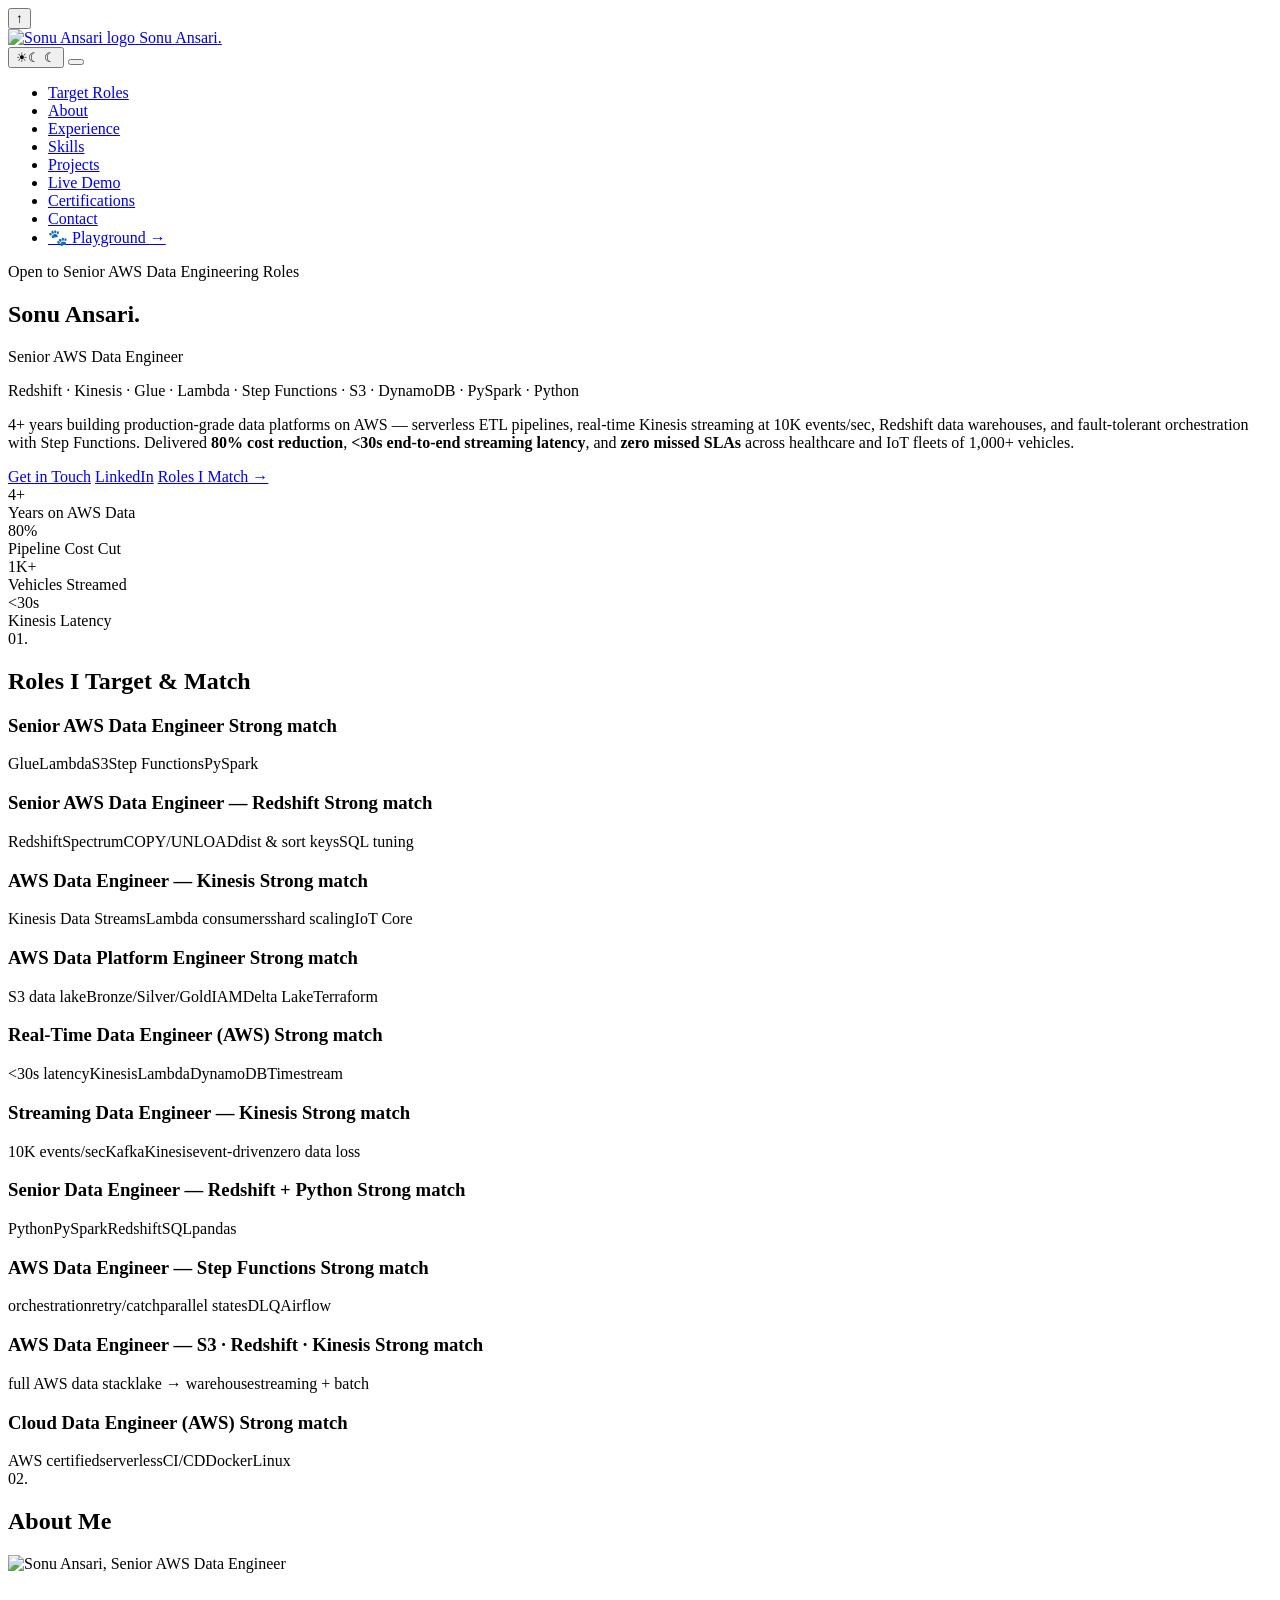
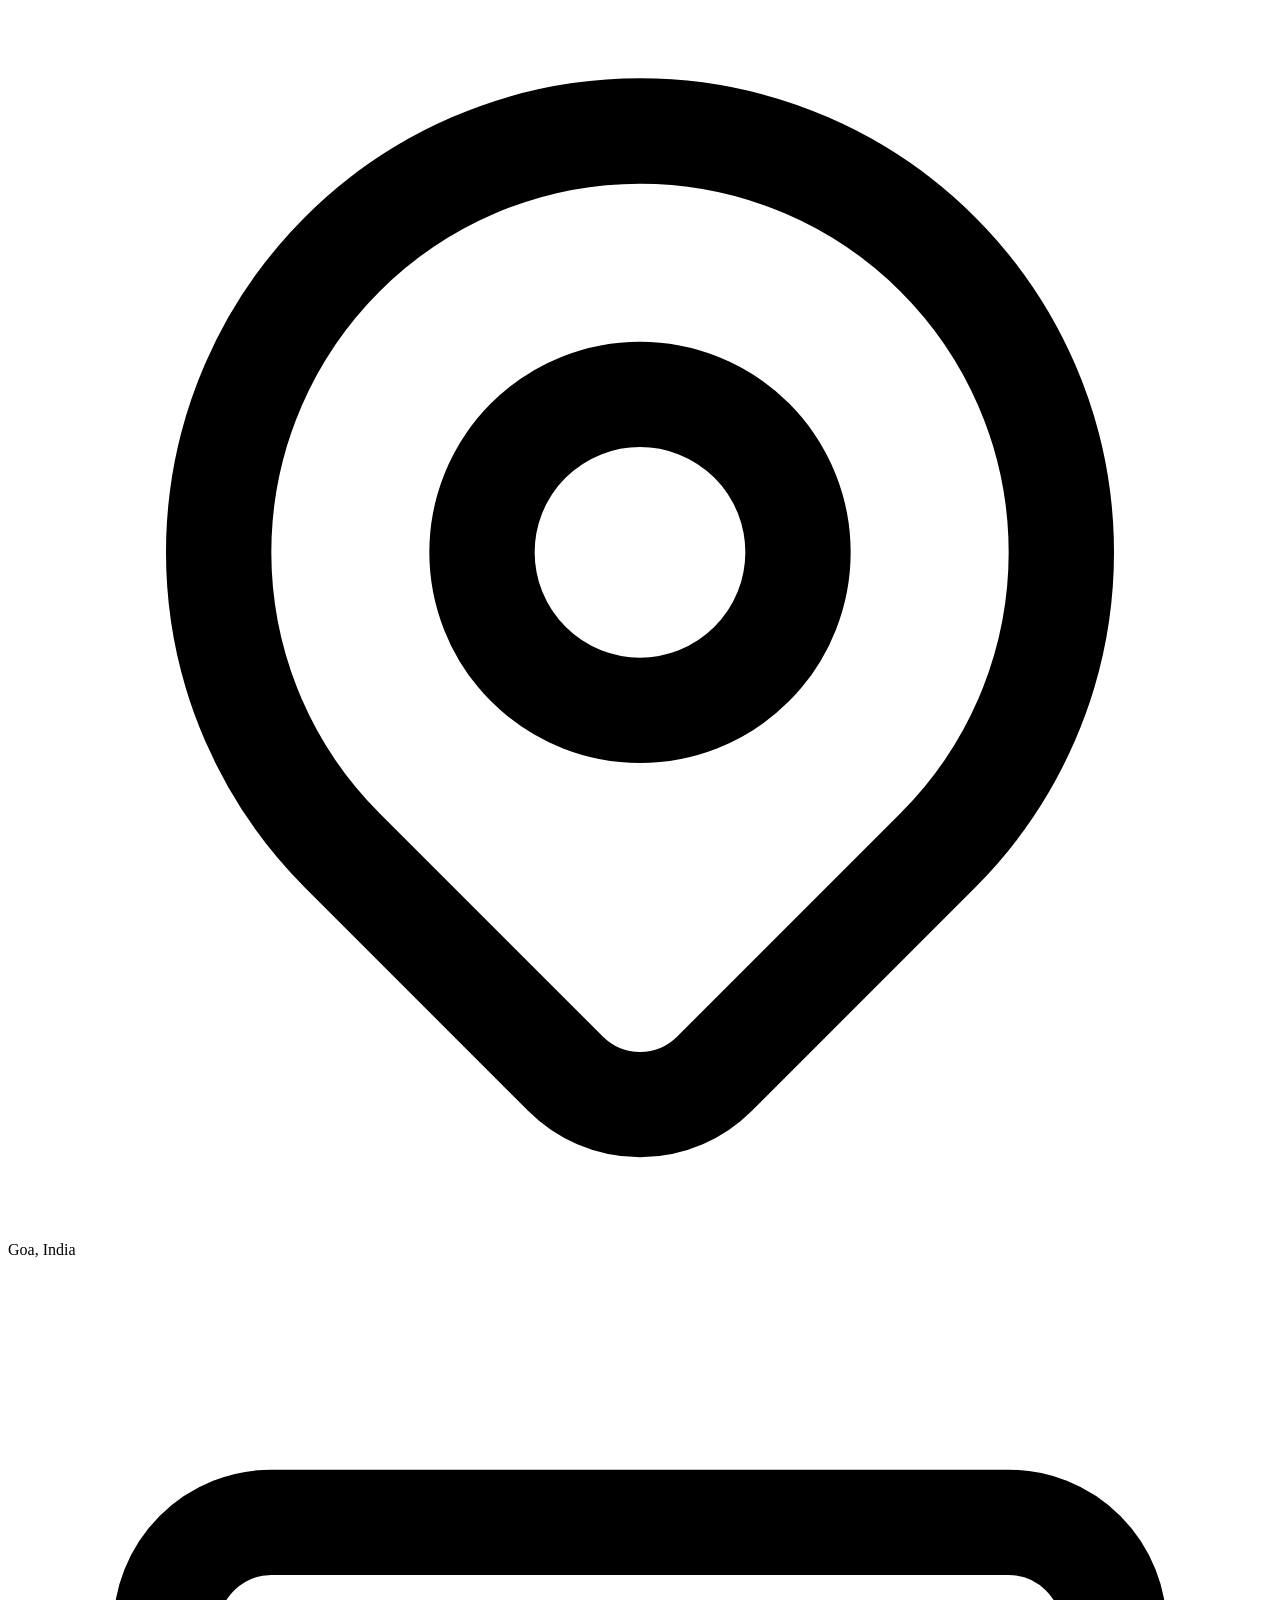
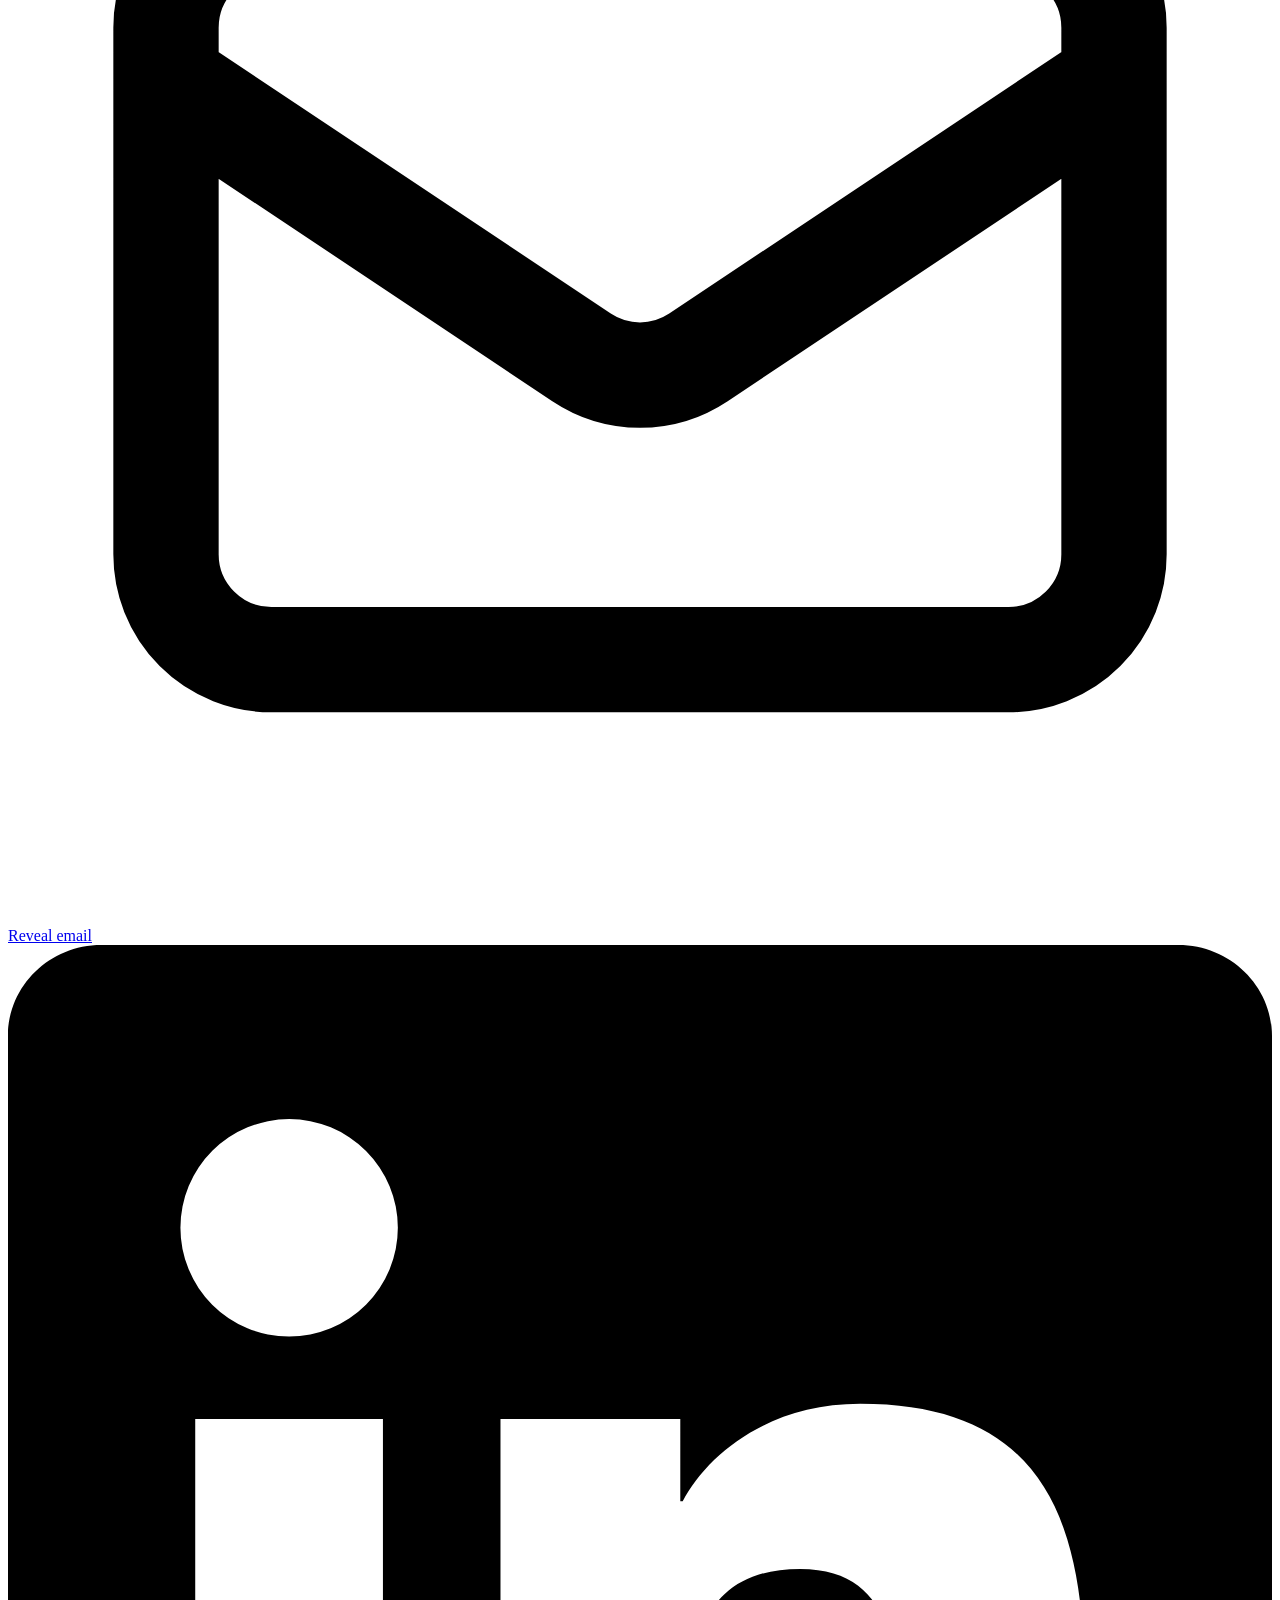
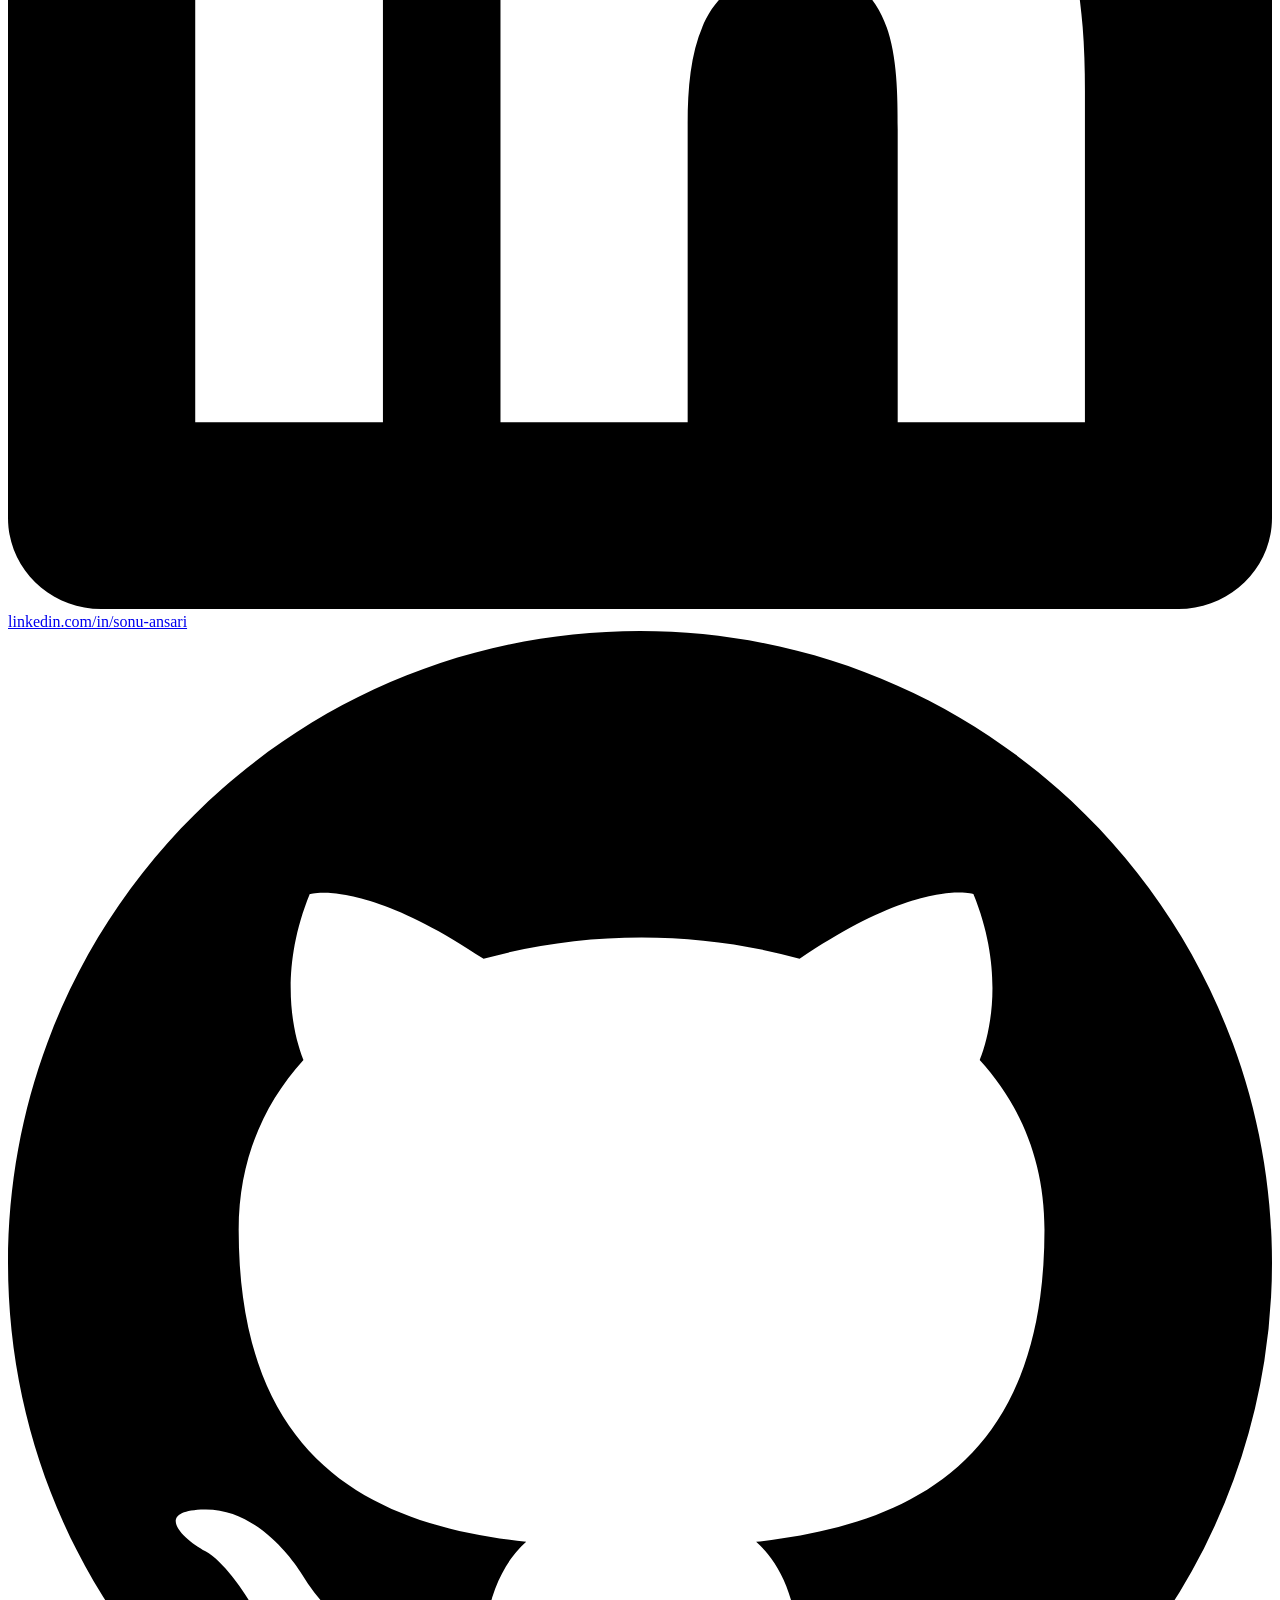
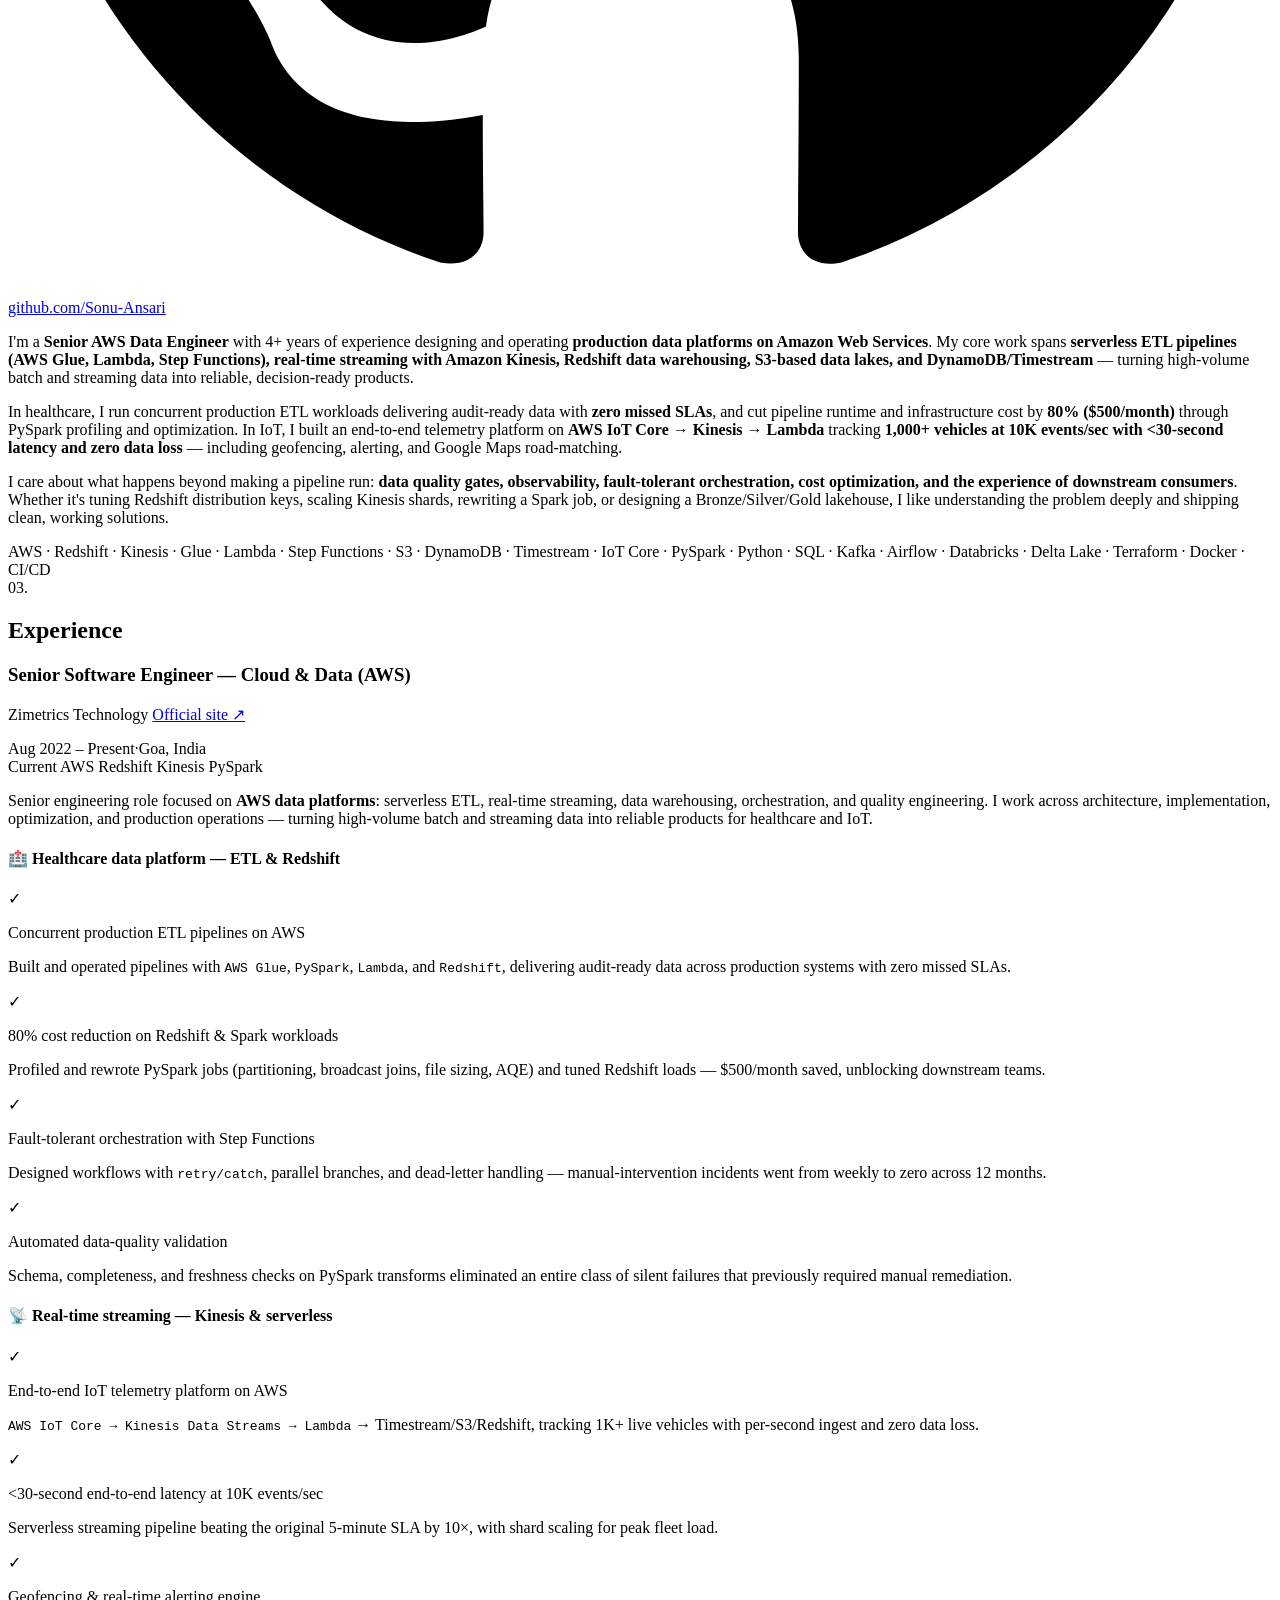
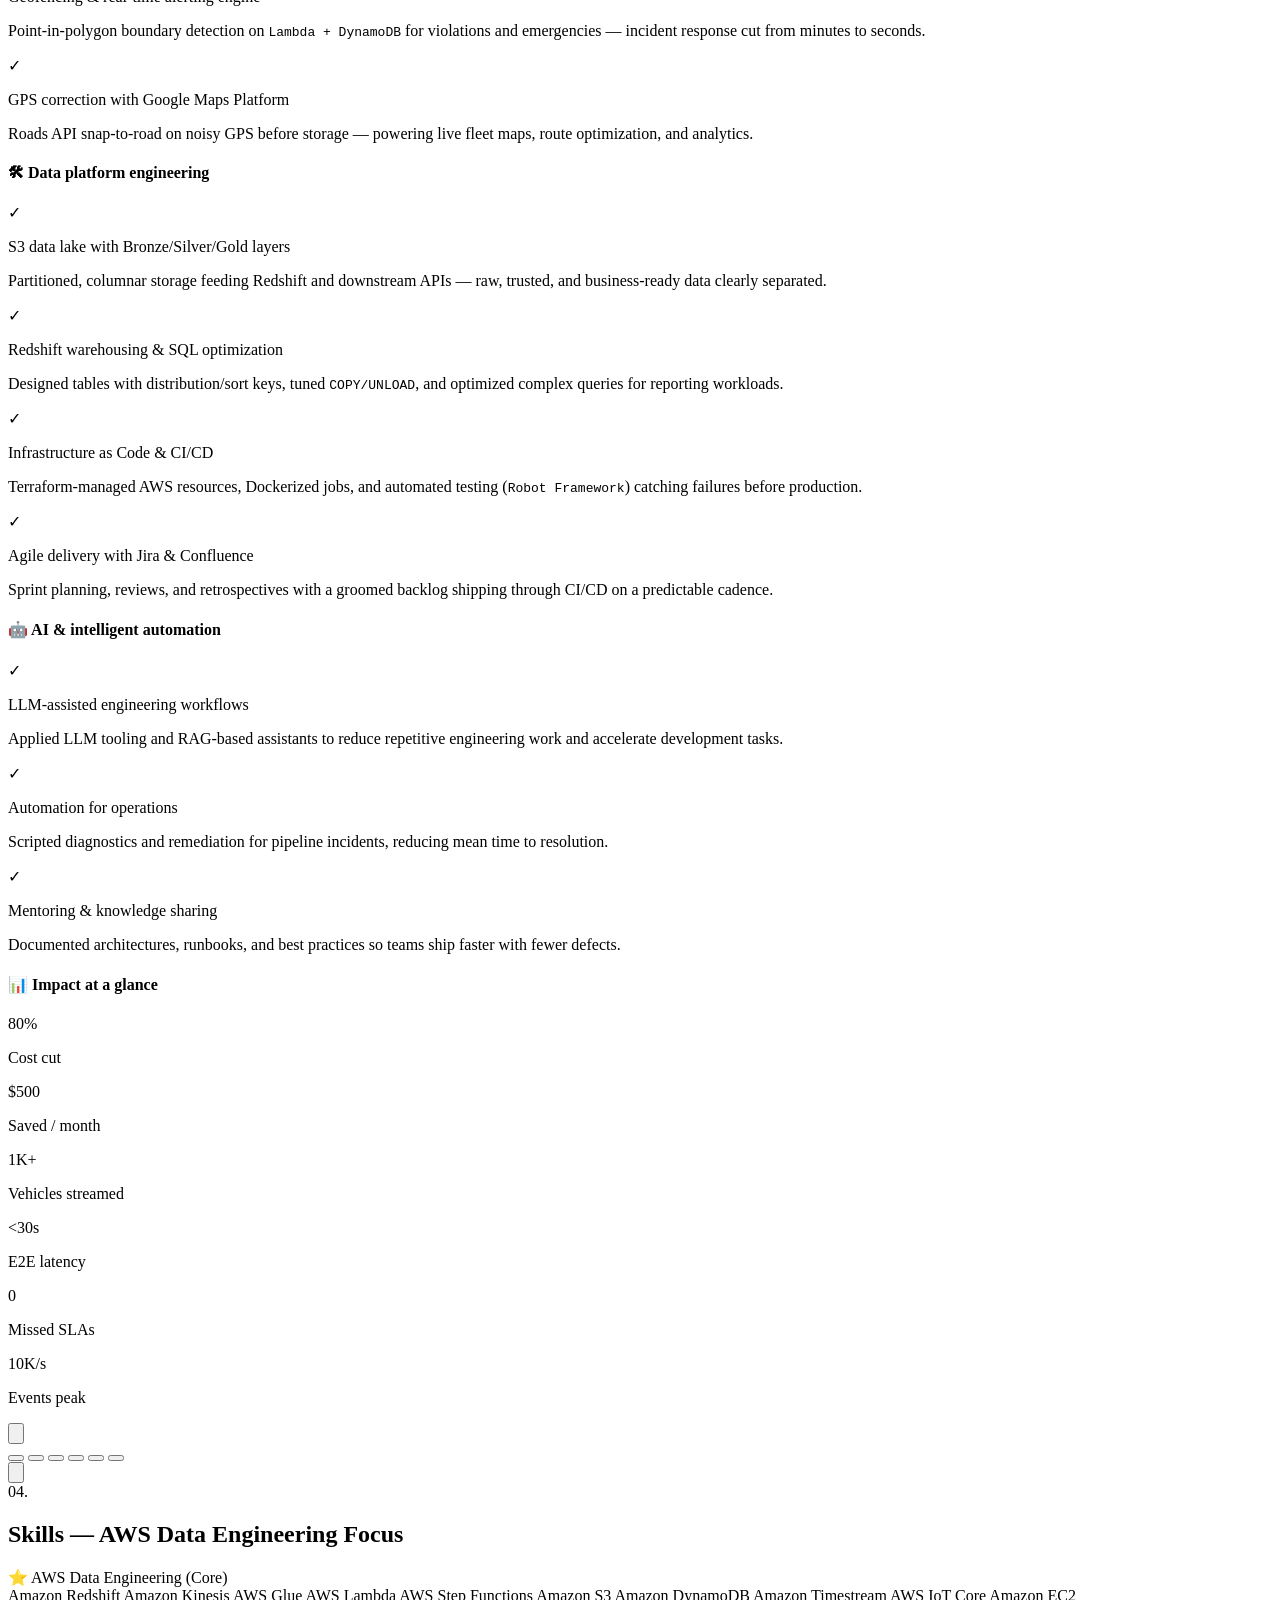
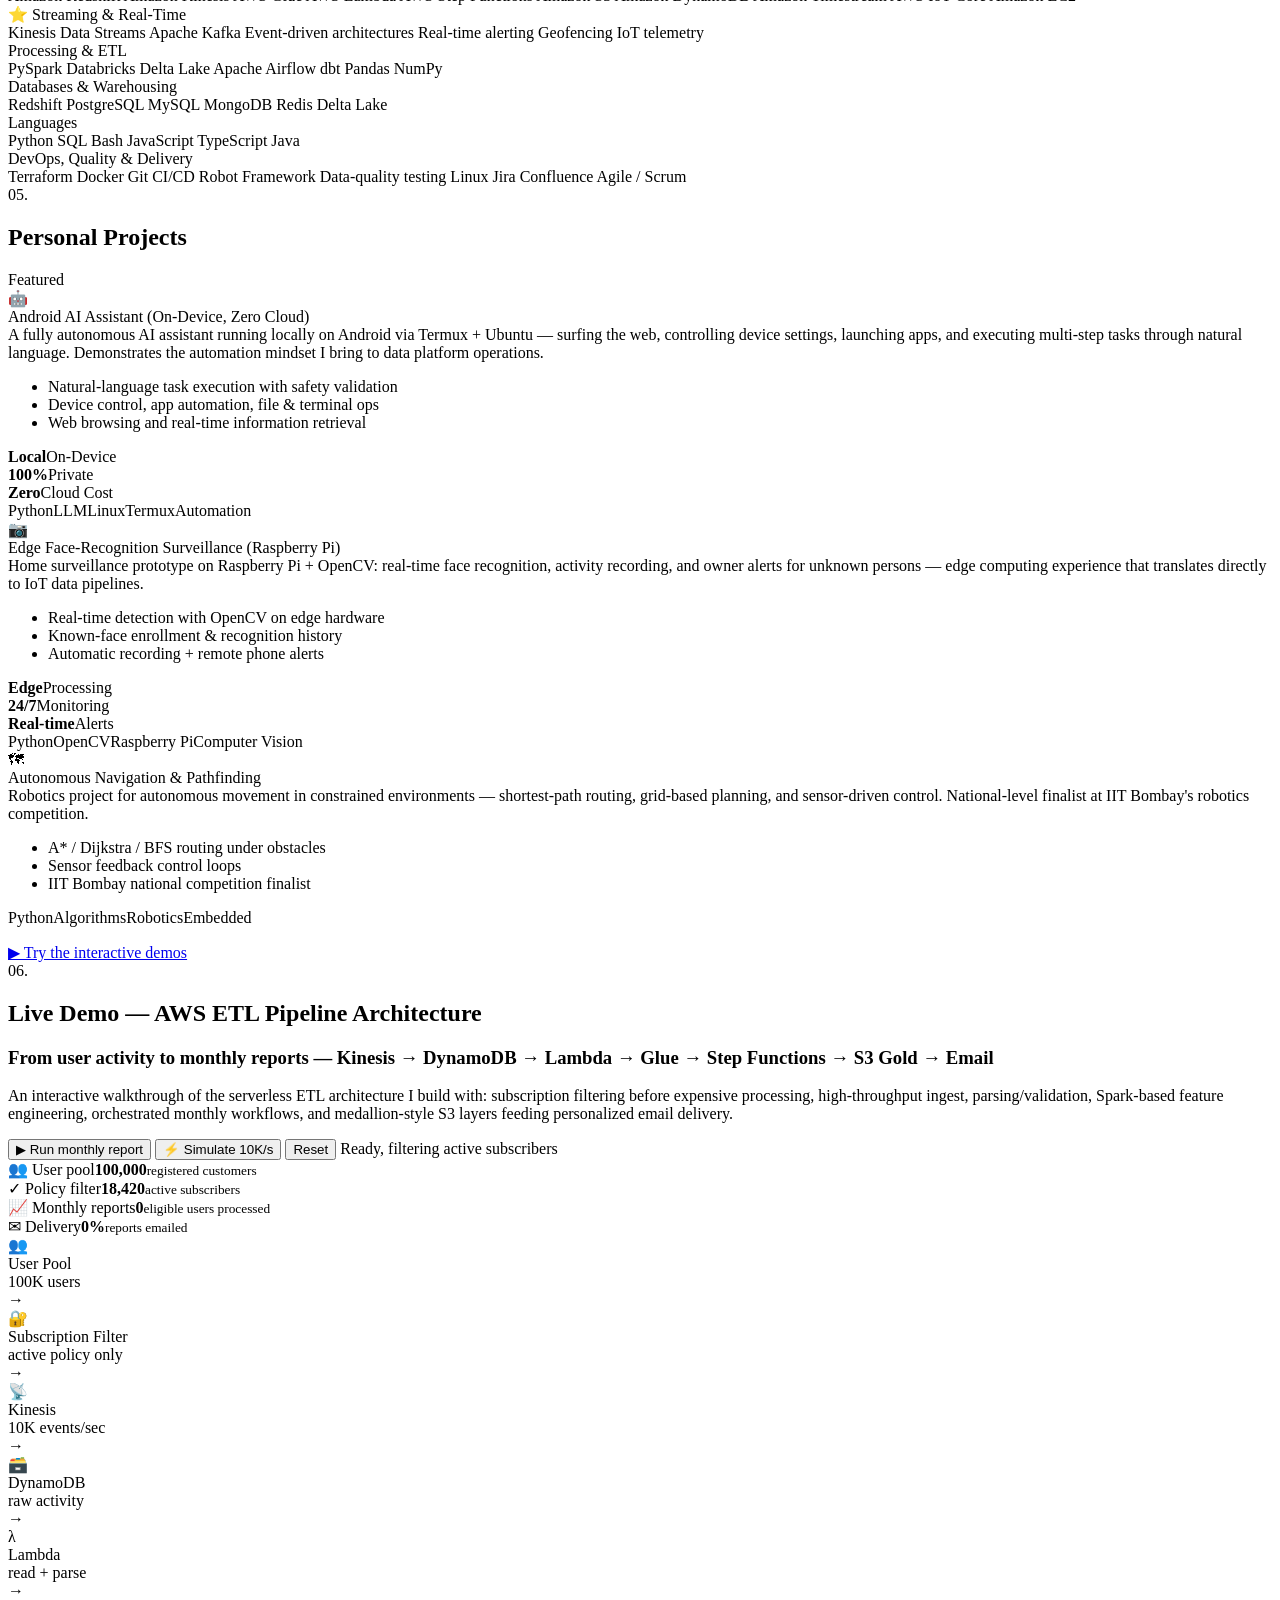
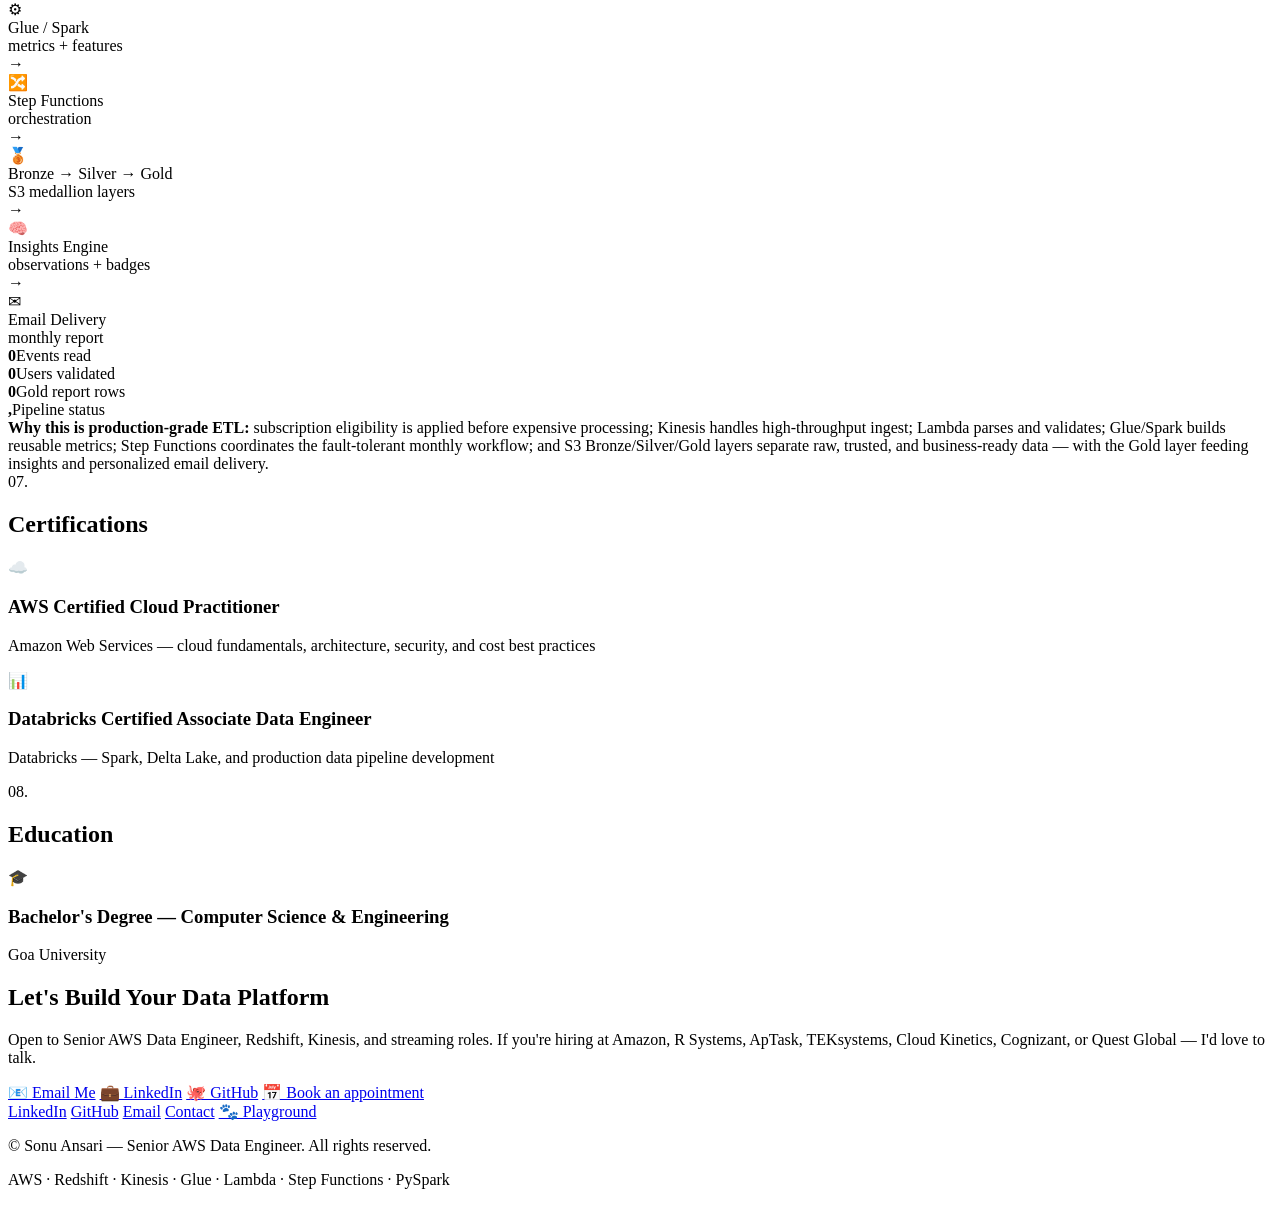
==== index.html @ ba4deb6e "Update index.html" ====
<!DOCTYPE html>
<html lang="en">
<head>
    <meta charset="UTF-8">
    <meta name="viewport" content="width=device-width, initial-scale=1">
    <title>Sonu Ansari — Senior AWS Data Engineer | Redshift · Kinesis · Glue · Lambda · Step Functions · PySpark</title>
    <meta name="description" content="Senior AWS Data Engineer with 4+ years building production ETL pipelines, real-time Kinesis streaming systems, Redshift data warehouses, and serverless data platforms on AWS. AWS Certified Cloud Practitioner, Databricks Certified.">
    <meta name="keywords" content="Senior AWS Data Engineer, AWS Data Engineer Redshift, AWS Data Engineer Kinesis, AWS Data Platform Engineer, Real Time Data Engineer AWS, Streaming Data Engineer Kinesis, Senior Data Engineer Redshift Python, AWS Data Engineer Step Functions, AWS Data Engineer S3 Redshift Kinesis, Cloud Data Engineer AWS, Sonu Ansari, PySpark, AWS Glue, Lambda, DynamoDB, Amazon Timestream, Data Pipeline, ETL, Streaming, Goa India">
    <meta name="author" content="Sonu Ansari">
    <meta name="robots" content="index, follow">
    <meta name="theme-color" content="#0a0a0f">
    <link rel="icon" type="image/png" href="logo.png">
    <link rel="apple-touch-icon" href="logo.png">
    <link rel="canonical" href="https://sonuansari.online">
    <meta name="google-site-verification" content="googlee4be3153e66c7997">
    <meta property="og:type" content="website">
    <meta property="og:url" content="https://sonuansari.online">
    <meta property="og:title" content="Sonu Ansari | Senior AWS Data Engineer">
    <meta property="og:description" content="Senior AWS Data Engineer — Redshift, Kinesis, Glue, Lambda, Step Functions, PySpark. 80% cost reduction, 1K+ vehicles tracked, <30s streaming latency.">
    <meta property="og:image" content="https://sonuansari.online/logo.png">
    <meta name="twitter:card" content="summary_large_image">
    <meta name="twitter:title" content="Sonu Ansari | Senior AWS Data Engineer">
    <meta name="twitter:description" content="Senior AWS Data Engineer — Redshift, Kinesis, Glue, Lambda, Step Functions, PySpark.">

    <link rel="preconnect" href="https://fonts.googleapis.com">
    <link rel="preconnect" href="https://fonts.gstatic.com" crossorigin>
    <link href="https://fonts.googleapis.com/css2?family=Inter:wght@300;400;500;600;700;800;900&family=JetBrains+Mono:wght@400;500;600&display=swap" rel="stylesheet">
    <link rel="stylesheet" href="assets/style.css">

    <!-- JSON-LD: Person -->
    <script type="application/ld+json">
    {
        "@context": "https://schema.org",
        "@type": "Person",
        "name": "Sonu Ansari",
        "jobTitle": "Senior AWS Data Engineer",
        "url": "https://sonuansari.online",
        "image": "https://sonuansari.online/logo.png",
        "address": { "@type": "PostalAddress", "addressLocality": "Goa", "addressCountry": "India" },
        "alumniOf": { "@type": "CollegeOrUniversity", "name": "Goa University" },
        "sameAs": [
            "https://www.linkedin.com/in/sonu-ansari-88927120a",
            "https://github.com/Sonu-Ansari-Dev"
        ],
        "knowsAbout": [
            "AWS Data Engineering", "Amazon Redshift", "Amazon Kinesis", "AWS Glue", "AWS Lambda",
            "AWS Step Functions", "Amazon S3", "Amazon DynamoDB", "Amazon Timestream", "AWS IoT Core",
            "ETL Pipelines", "PySpark", "Databricks", "Delta Lake", "Apache Kafka", "Apache Airflow",
            "Real-time Streaming", "Data Warehousing", "Data Lakes", "Python", "SQL",
            "Serverless Architecture", "Data Quality", "CI/CD", "Terraform"
        ],
        "hasCredential": [
            { "@type": "EducationalOccupationalCredential", "credentialCategory": "Certification",
              "name": "AWS Certified Cloud Practitioner",
              "recognizedBy": { "@type": "Organization", "name": "Amazon Web Services" } },
            { "@type": "EducationalOccupationalCredential", "credentialCategory": "Certification",
              "name": "Databricks Certified Associate Data Engineer",
              "recognizedBy": { "@type": "Organization", "name": "Databricks" } }
        ],
        "worksFor": { "@type": "Organization", "name": "Zimetrics Technology", "url": "https://zimetrics.com/" },
        "description": "Senior AWS Data Engineer with 4+ years building production ETL pipelines, real-time Kinesis streaming platforms, Redshift data warehouses, and serverless data systems on AWS."
    }
    </script>

    <script>
        (function () {
            try {
                var t = localStorage.getItem('sonu-theme');
                if (!t) t = (window.matchMedia && window.matchMedia('(prefers-color-scheme: light)').matches) ? 'light' : 'dark';
                document.documentElement.setAttribute('data-theme', t);
            } catch (e) {}
        })();
    </script>
<base target="_blank">
</head>
<body>

    <button class="scroll-top" id="scrollTop" aria-label="Scroll to top">↑</button>

    <!-- ===== NAVIGATION ===== -->
    <nav id="navbar">
        <div class="nav-inner">
            <a href="#home" class="nav-logo" aria-label="Sonu Ansari home">
                <img src="logo.png" alt="Sonu Ansari logo">
                <span>Sonu Ansari<span class="nav-logo-dot">.</span></span>
            </a>
            <div class="nav-actions">
                <button class="theme-toggle" id="themeToggle" type="button" title="Switch theme">
                    <span class="theme-toggle-track"><span>☀</span><span>☾</span></span>
                    <span class="theme-toggle-thumb" id="themeToggleThumb">☾</span>
                </button>
                <button class="mobile-menu-btn" id="mobileMenuBtn" type="button" aria-label="Open navigation" aria-expanded="false" aria-controls="primaryNav">
                    <span class="menu-icon" aria-hidden="true"><span></span><span></span><span></span></span>
                </button>
            </div>
            <ul class="nav-links" id="primaryNav">
                <li><a href="#roles">Target Roles</a></li>
                <li><a href="#about">About</a></li>
                <li><a href="#experience">Experience</a></li>
                <li><a href="#skills">Skills</a></li>
                <li><a href="#projects">Projects</a></li>
                <li><a href="#demo">Live Demo</a></li>
                <li><a href="#certifications">Certifications</a></li>
                <li><a href="#contact">Contact</a></li>
                <li><a href="extras.html" class="nav-extras">🐾 Playground →</a></li>
            </ul>
        </div>
    </nav>

    <!-- ===== HERO ===== -->
    <section class="hero" id="home">
        <div class="hero-bg"></div>
        <div class="hero-grid-bg"></div>
        <div class="hero-content">
            <div class="hero-badge"><span class="dot"></span> Open to Senior AWS Data Engineering Roles</div>
            <h1>Sonu Ansari<span class="gradient">.</span></h1>
            <p class="hero-role">Senior <span class="gradient">AWS Data Engineer</span></p>
            <p class="hero-keywords">Redshift · Kinesis · Glue · Lambda · Step Functions · S3 · DynamoDB · PySpark · Python</p>
            <p class="hero-desc">4+ years building production-grade data platforms on AWS — serverless ETL pipelines, real-time Kinesis streaming at 10K events/sec, Redshift data warehouses, and fault-tolerant orchestration with Step Functions. Delivered <strong>80% cost reduction</strong>, <strong>&lt;30s end-to-end streaming latency</strong>, and <strong>zero missed SLAs</strong> across healthcare and IoT fleets of 1,000+ vehicles.</p>
            <div class="hero-cta">
                <a href="#contact" class="btn btn-primary">Get in Touch</a>
                <a href="https://www.linkedin.com/in/sonu-ansari-88927120a" target="_blank" rel="noopener noreferrer" class="btn btn-secondary">LinkedIn</a>
                <a href="#roles" class="btn btn-secondary">Roles I Match →</a>
            </div>
            <div class="stats-bar">
                <div class="stat-item"><div class="stat-value" data-stat="4+">4+</div><div class="stat-label">Years on AWS Data</div></div>
                <div class="stat-item"><div class="stat-value" data-stat="80%">80%</div><div class="stat-label">Pipeline Cost Cut</div></div>
                <div class="stat-item"><div class="stat-value" data-stat="1K+">1K+</div><div class="stat-label">Vehicles Streamed</div></div>
                <div class="stat-item"><div class="stat-value" data-stat="<30s">&lt;30s</div><div class="stat-label">Kinesis Latency</div></div>
            </div>
        </div>
    </section>

    <!-- ===== TARGET ROLES ===== -->
    <section id="roles">
        <div class="section-inner">
            <div class="section-header reveal">
                <span class="num">01.</span>
                <h2>Roles I Target &amp; Match</h2>
                <div class="line"></div>
            </div>
            <div class="roles-grid">
                <div class="role-card reveal"><h3>Senior AWS Data Engineer <span class="match">Strong match</span></h3><div class="role-kws"><span class="role-kw">Glue</span><span class="role-kw">Lambda</span><span class="role-kw">S3</span><span class="role-kw">Step Functions</span><span class="role-kw">PySpark</span></div></div>
                <div class="role-card reveal"><h3>Senior AWS Data Engineer — Redshift <span class="match">Strong match</span></h3><div class="role-kws"><span class="role-kw">Redshift</span><span class="role-kw">Spectrum</span><span class="role-kw">COPY/UNLOAD</span><span class="role-kw">dist &amp; sort keys</span><span class="role-kw">SQL tuning</span></div></div>
                <div class="role-card reveal"><h3>AWS Data Engineer — Kinesis <span class="match">Strong match</span></h3><div class="role-kws"><span class="role-kw">Kinesis Data Streams</span><span class="role-kw">Lambda consumers</span><span class="role-kw">shard scaling</span><span class="role-kw">IoT Core</span></div></div>
                <div class="role-card reveal"><h3>AWS Data Platform Engineer <span class="match">Strong match</span></h3><div class="role-kws"><span class="role-kw">S3 data lake</span><span class="role-kw">Bronze/Silver/Gold</span><span class="role-kw">IAM</span><span class="role-kw">Delta Lake</span><span class="role-kw">Terraform</span></div></div>
                <div class="role-card reveal"><h3>Real-Time Data Engineer (AWS) <span class="match">Strong match</span></h3><div class="role-kws"><span class="role-kw">&lt;30s latency</span><span class="role-kw">Kinesis</span><span class="role-kw">Lambda</span><span class="role-kw">DynamoDB</span><span class="role-kw">Timestream</span></div></div>
                <div class="role-card reveal"><h3>Streaming Data Engineer — Kinesis <span class="match">Strong match</span></h3><div class="role-kws"><span class="role-kw">10K events/sec</span><span class="role-kw">Kafka</span><span class="role-kw">Kinesis</span><span class="role-kw">event-driven</span><span class="role-kw">zero data loss</span></div></div>
                <div class="role-card reveal"><h3>Senior Data Engineer — Redshift + Python <span class="match">Strong match</span></h3><div class="role-kws"><span class="role-kw">Python</span><span class="role-kw">PySpark</span><span class="role-kw">Redshift</span><span class="role-kw">SQL</span><span class="role-kw">pandas</span></div></div>
                <div class="role-card reveal"><h3>AWS Data Engineer — Step Functions <span class="match">Strong match</span></h3><div class="role-kws"><span class="role-kw">orchestration</span><span class="role-kw">retry/catch</span><span class="role-kw">parallel states</span><span class="role-kw">DLQ</span><span class="role-kw">Airflow</span></div></div>
                <div class="role-card reveal"><h3>AWS Data Engineer — S3 · Redshift · Kinesis <span class="match">Strong match</span></h3><div class="role-kws"><span class="role-kw">full AWS data stack</span><span class="role-kw">lake → warehouse</span><span class="role-kw">streaming + batch</span></div></div>
                <div class="role-card reveal"><h3>Cloud Data Engineer (AWS) <span class="match">Strong match</span></h3><div class="role-kws"><span class="role-kw">AWS certified</span><span class="role-kw">serverless</span><span class="role-kw">CI/CD</span><span class="role-kw">Docker</span><span class="role-kw">Linux</span></div></div>
            </div>
        </div>
    </section>

    <!-- ===== ABOUT ===== -->
    <section id="about">
        <div class="section-inner">
            <div class="section-header reveal">
                <span class="num">02.</span>
                <h2>About Me</h2>
                <div class="line"></div>
            </div>
            <div class="about-grid">
                <div class="about-left reveal">
                    <div class="about-avatar"><img src="logo.png" alt="Sonu Ansari, Senior AWS Data Engineer" loading="lazy"></div>
                    <div class="about-info">
                        <div class="info-row">
                            <svg fill="none" stroke="currentColor" stroke-width="2" viewBox="0 0 24 24"><path stroke-linecap="round" stroke-linejoin="round" d="M17.657 16.657L13.414 20.9a1.998 1.998 0 01-2.827 0l-4.244-4.243a8 8 0 1111.314 0z"/><path stroke-linecap="round" stroke-linejoin="round" d="M15 11a3 3 0 11-6 0 3 3 0 016 0z"/></svg>
                            Goa, India
                        </div>
                        <div class="info-row">
                            <svg fill="none" stroke="currentColor" stroke-width="2" viewBox="0 0 24 24"><path stroke-linecap="round" stroke-linejoin="round" d="M3 8l7.89 5.26a2 2 0 002.22 0L21 8M5 19h14a2 2 0 002-2V7a2 2 0 00-2-2H5a2 2 0 00-2 2v10a2 2 0 002 2z"/></svg>
                            <a href="#" class="obf-link" data-obf="email" rel="nofollow">Reveal email</a>
                        </div>
                        <div class="info-row">
                            <svg fill="currentColor" viewBox="0 0 24 24"><path d="M20.447 20.452h-3.554v-5.569c0-1.328-.027-3.037-1.852-3.037-1.853 0-2.136 1.445-2.136 2.939v5.667H9.351V9h3.414v1.561h.046c.477-.9 1.637-1.85 3.37-1.85 3.601 0 4.267 2.37 4.267 5.455v6.286zM5.337 7.433a2.062 2.062 0 01-2.063-2.065 2.064 2.064 0 112.063 2.065zm1.782 13.019H3.555V9h3.564v11.452zM22.225 0H1.771C.792 0 0 .774 0 1.729v20.542C0 23.227.792 24 1.771 24h20.451C23.2 24 24 23.227 24 22.271V1.729C24 .774 23.2 0 22.222 0h.003z"/></svg>
                            <a href="https://www.linkedin.com/in/sonu-ansari-88927120a" target="_blank" rel="noopener noreferrer">linkedin.com/in/sonu-ansari</a>
                        </div>
                        <div class="info-row">
                            <svg fill="currentColor" viewBox="0 0 24 24"><path d="M12 0C5.37 0 0 5.37 0 12c0 5.31 3.435 9.795 8.205 11.385.6.105.825-.255.825-.57 0-.285-.015-1.23-.015-2.235-3.015.555-3.795-.735-4.035-1.41-.135-.345-.72-1.41-1.23-1.695-.42-.225-1.02-.78-.015-.795.945-.015 1.62.87 1.845 1.23 1.08 1.815 2.805 1.305 3.495.99.105-.78.42-1.305.765-1.605-2.67-.3-5.46-1.335-5.46-5.925 0-1.305.465-2.385 1.23-3.225-.12-.3-.54-1.53.12-3.15 0 0 1.005-.315 3.3 1.23.96-.27 1.98-.405 3-.405s2.04.135 3 .405c2.295-1.56 3.3-1.23 3.3-1.23.66 1.62.24 2.85.12 3.15.765.84 1.23 1.905 1.23 3.225 0 4.605-2.805 5.625-5.475 5.925.435.375.81 1.095.81 2.22 0 1.605-.015 2.895-.015 3.3 0 .315.225.69.825.57A12.02 12.02 0 0024 12c0-6.63-5.37-12-12-12z"/></svg>
                            <a href="https://github.com/Sonu-Ansari-Dev" target="_blank" rel="noopener noreferrer">github.com/Sonu-Ansari</a>
                        </div>
                    </div>
                </div>
                <div class="about-right reveal">
                    <p>I'm a <strong>Senior AWS Data Engineer</strong> with 4+ years of experience designing and operating <strong>production data platforms on Amazon Web Services</strong>. My core work spans <strong>serverless ETL pipelines (AWS Glue, Lambda, Step Functions), real-time streaming with Amazon Kinesis, Redshift data warehousing, S3-based data lakes, and DynamoDB/Timestream</strong> — turning high-volume batch and streaming data into reliable, decision-ready products.</p>
                    <p>In healthcare, I run concurrent production ETL workloads delivering audit-ready data with <strong>zero missed SLAs</strong>, and cut pipeline runtime and infrastructure cost by <strong>80% ($500/month)</strong> through PySpark profiling and optimization. In IoT, I built an end-to-end telemetry platform on <strong>AWS IoT Core → Kinesis → Lambda</strong> tracking <strong>1,000+ vehicles at 10K events/sec with &lt;30-second latency and zero data loss</strong> — including geofencing, alerting, and Google Maps road-matching.</p>
                    <p>I care about what happens beyond making a pipeline run: <strong>data quality gates, observability, fault-tolerant orchestration, cost optimization, and the experience of downstream consumers</strong>. Whether it's tuning Redshift distribution keys, scaling Kinesis shards, rewriting a Spark job, or designing a Bronze/Silver/Gold lakehouse, I like understanding the problem deeply and shipping clean, working solutions.</p>
                    <div class="kw-line">AWS · Redshift · Kinesis · Glue · Lambda · Step Functions · S3 · DynamoDB · Timestream · IoT Core · PySpark · Python · SQL · Kafka · Airflow · Databricks · Delta Lake · Terraform · Docker · CI/CD</div>
                </div>
            </div>
        </div>
    </section>

    <!-- ===== EXPERIENCE ===== -->
    <section id="experience">
        <div class="section-inner">
            <div class="section-header reveal">
                <span class="num">03.</span>
                <h2>Experience</h2>
                <div class="line"></div>
            </div>
            <div class="exp-carousel">
                <div class="exp-track" id="expTrack" style="--slide-count:6">
                    <!-- Slide 1: Overview -->
                    <div class="exp-slide">
                        <div class="exp-slide-inner">
                            <div class="exp-slide-header">
                                <h3 class="exp-slide-role">Senior Software Engineer — Cloud &amp; Data (AWS)</h3>
                                <p class="exp-slide-company">Zimetrics Technology <a class="company-link" href="https://zimetrics.com/" target="_blank" rel="noopener noreferrer">Official site ↗</a></p>
                                <div class="exp-slide-meta">
                                    <span>Aug 2022 – Present</span><span>·</span><span>Goa, India</span>
                                </div>
                                <div class="exp-slide-tags">
                                    <span class="exp-slide-tag current">Current</span>
                                    <span class="exp-slide-tag">AWS</span>
                                    <span class="exp-slide-tag">Redshift</span>
                                    <span class="exp-slide-tag">Kinesis</span>
                                    <span class="exp-slide-tag">PySpark</span>
                                </div>
                                <p class="exp-slide-desc">Senior engineering role focused on <strong>AWS data platforms</strong>: serverless ETL, real-time streaming, data warehousing, orchestration, and quality engineering. I work across architecture, implementation, optimization, and production operations — turning high-volume batch and streaming data into reliable products for healthcare and IoT.</p>
                            </div>
                        </div>
                    </div>

                    <!-- Slide 2: Redshift / ETL -->
                    <div class="exp-slide">
                        <div class="exp-slide-inner">
                            <h4 class="exp-slide-card-title">🏥 Healthcare data platform — ETL &amp; Redshift</h4>
                            <div class="exp-slide-achievements">
                                <div class="exp-slide-achievement"><div class="exp-slide-ach-icon">✓</div><div><p class="exp-slide-ach-title">Concurrent production ETL pipelines on AWS</p><p class="exp-slide-ach-detail">Built and operated pipelines with <code>AWS Glue</code>, <code>PySpark</code>, <code>Lambda</code>, and <code>Redshift</code>, delivering audit-ready data across production systems with <span class="exp-slide-ach-highlight">zero missed SLAs</span>.</p></div></div>
                                <div class="exp-slide-achievement"><div class="exp-slide-ach-icon">✓</div><div><p class="exp-slide-ach-title">80% cost reduction on Redshift &amp; Spark workloads</p><p class="exp-slide-ach-detail">Profiled and rewrote PySpark jobs (partitioning, broadcast joins, file sizing, AQE) and tuned Redshift loads — <span class="exp-slide-ach-highlight">$500/month saved</span>, unblocking downstream teams.</p></div></div>
                                <div class="exp-slide-achievement"><div class="exp-slide-ach-icon">✓</div><div><p class="exp-slide-ach-title">Fault-tolerant orchestration with Step Functions</p><p class="exp-slide-ach-detail">Designed workflows with <code>retry/catch</code>, parallel branches, and dead-letter handling — manual-intervention incidents went from weekly to <span class="exp-slide-ach-highlight">zero across 12 months</span>.</p></div></div>
                                <div class="exp-slide-achievement"><div class="exp-slide-ach-icon">✓</div><div><p class="exp-slide-ach-title">Automated data-quality validation</p><p class="exp-slide-ach-detail">Schema, completeness, and freshness checks on PySpark transforms eliminated an entire class of silent failures that previously required manual remediation.</p></div></div>
                            </div>
                        </div>
                    </div>

                    <!-- Slide 3: Kinesis / Streaming -->
                    <div class="exp-slide">
                        <div class="exp-slide-inner">
                            <h4 class="exp-slide-card-title">📡 Real-time streaming — Kinesis &amp; serverless</h4>
                            <div class="exp-slide-achievements">
                                <div class="exp-slide-achievement"><div class="exp-slide-ach-icon">✓</div><div><p class="exp-slide-ach-title">End-to-end IoT telemetry platform on AWS</p><p class="exp-slide-ach-detail"><code>AWS IoT Core → Kinesis Data Streams → Lambda</code> → Timestream/S3/Redshift, tracking <span class="exp-slide-ach-highlight">1K+ live vehicles</span> with per-second ingest and zero data loss.</p></div></div>
                                <div class="exp-slide-achievement"><div class="exp-slide-ach-icon">✓</div><div><p class="exp-slide-ach-title">&lt;30-second end-to-end latency at 10K events/sec</p><p class="exp-slide-ach-detail">Serverless streaming pipeline beating the original 5-minute SLA by <span class="exp-slide-ach-highlight">10×</span>, with shard scaling for peak fleet load.</p></div></div>
                                <div class="exp-slide-achievement"><div class="exp-slide-ach-icon">✓</div><div><p class="exp-slide-ach-title">Geofencing &amp; real-time alerting engine</p><p class="exp-slide-ach-detail">Point-in-polygon boundary detection on <code>Lambda + DynamoDB</code> for violations and emergencies — incident response cut from minutes to seconds.</p></div></div>
                                <div class="exp-slide-achievement"><div class="exp-slide-ach-icon">✓</div><div><p class="exp-slide-ach-title">GPS correction with Google Maps Platform</p><p class="exp-slide-ach-detail">Roads API snap-to-road on noisy GPS before storage — powering live fleet maps, route optimization, and analytics.</p></div></div>
                            </div>
                        </div>
                    </div>

                    <!-- Slide 4: Platform engineering -->
                    <div class="exp-slide">
                        <div class="exp-slide-inner">
                            <h4 class="exp-slide-card-title">🛠 Data platform engineering</h4>
                            <div class="exp-slide-achievements">
                                <div class="exp-slide-achievement"><div class="exp-slide-ach-icon">✓</div><div><p class="exp-slide-ach-title">S3 data lake with Bronze/Silver/Gold layers</p><p class="exp-slide-ach-detail">Partitioned, columnar storage feeding Redshift and downstream APIs — raw, trusted, and business-ready data clearly separated.</p></div></div>
                                <div class="exp-slide-achievement"><div class="exp-slide-ach-icon">✓</div><div><p class="exp-slide-ach-title">Redshift warehousing &amp; SQL optimization</p><p class="exp-slide-ach-detail">Designed tables with distribution/sort keys, tuned <code>COPY/UNLOAD</code>, and optimized complex queries for reporting workloads.</p></div></div>
                                <div class="exp-slide-achievement"><div class="exp-slide-ach-icon">✓</div><div><p class="exp-slide-ach-title">Infrastructure as Code &amp; CI/CD</p><p class="exp-slide-ach-detail">Terraform-managed AWS resources, Dockerized jobs, and automated testing (<code>Robot Framework</code>) catching failures before production.</p></div></div>
                                <div class="exp-slide-achievement"><div class="exp-slide-ach-icon">✓</div><div><p class="exp-slide-ach-title">Agile delivery with Jira &amp; Confluence</p><p class="exp-slide-ach-detail">Sprint planning, reviews, and retrospectives with a groomed backlog shipping through CI/CD on a predictable cadence.</p></div></div>
                            </div>
                        </div>
                    </div>

                    <!-- Slide 5: AI & automation -->
                    <div class="exp-slide">
                        <div class="exp-slide-inner">
                            <h4 class="exp-slide-card-title">🤖 AI &amp; intelligent automation</h4>
                            <div class="exp-slide-achievements">
                                <div class="exp-slide-achievement"><div class="exp-slide-ach-icon">✓</div><div><p class="exp-slide-ach-title">LLM-assisted engineering workflows</p><p class="exp-slide-ach-detail">Applied LLM tooling and RAG-based assistants to reduce repetitive engineering work and accelerate development tasks.</p></div></div>
                                <div class="exp-slide-achievement"><div class="exp-slide-ach-icon">✓</div><div><p class="exp-slide-ach-title">Automation for operations</p><p class="exp-slide-ach-detail">Scripted diagnostics and remediation for pipeline incidents, reducing mean time to resolution.</p></div></div>
                                <div class="exp-slide-achievement"><div class="exp-slide-ach-icon">✓</div><div><p class="exp-slide-ach-title">Mentoring &amp; knowledge sharing</p><p class="exp-slide-ach-detail">Documented architectures, runbooks, and best practices so teams ship faster with fewer defects.</p></div></div>
                            </div>
                        </div>
                    </div>

                    <!-- Slide 6: Impact Metrics -->
                    <div class="exp-slide">
                        <div class="exp-slide-inner">
                            <h4 class="exp-slide-card-title">📊 Impact at a glance</h4>
                            <div class="exp-slide-metrics-grid">
                                <div class="exp-slide-metric positive"><p class="exp-slide-metric-value">80%</p><p class="exp-slide-metric-label">Cost cut</p></div>
                                <div class="exp-slide-metric accent"><p class="exp-slide-metric-value">$500</p><p class="exp-slide-metric-label">Saved / month</p></div>
                                <div class="exp-slide-metric"><p class="exp-slide-metric-value">1K+</p><p class="exp-slide-metric-label">Vehicles streamed</p></div>
                                <div class="exp-slide-metric positive"><p class="exp-slide-metric-value">&lt;30s</p><p class="exp-slide-metric-label">E2E latency</p></div>
                                <div class="exp-slide-metric positive"><p class="exp-slide-metric-value">0</p><p class="exp-slide-metric-label">Missed SLAs</p></div>
                                <div class="exp-slide-metric"><p class="exp-slide-metric-value">10K/s</p><p class="exp-slide-metric-label">Events peak</p></div>
                            </div>
                        </div>
                    </div>
                </div>
            </div>

            <div class="exp-slide-nav">
                <button class="exp-slide-nav-btn" id="expPrev" aria-label="Previous slide">
                    <svg viewBox="0 0 24 24" fill="none" stroke="currentColor" stroke-width="2.5" stroke-linecap="round" stroke-linejoin="round"><polyline points="15 18 9 12 15 6"/></svg>
                </button>
                <div class="exp-slide-dots" id="expDots">
                    <button class="exp-slide-dot active" data-index="0" aria-label="Go to slide 1"></button>
                    <button class="exp-slide-dot" data-index="1" aria-label="Go to slide 2"></button>
                    <button class="exp-slide-dot" data-index="2" aria-label="Go to slide 3"></button>
                    <button class="exp-slide-dot" data-index="3" aria-label="Go to slide 4"></button>
                    <button class="exp-slide-dot" data-index="4" aria-label="Go to slide 5"></button>
                    <button class="exp-slide-dot" data-index="5" aria-label="Go to slide 6"></button>
                </div>
                <button class="exp-slide-nav-btn" id="expNext" aria-label="Next slide">
                    <svg viewBox="0 0 24 24" fill="none" stroke="currentColor" stroke-width="2.5" stroke-linecap="round" stroke-linejoin="round"><polyline points="9 18 15 12 9 6"/></svg>
                </button>
            </div>
        </div>
    </section>

    <!-- ===== SKILLS ===== -->
    <section id="skills">
        <div class="section-inner">
            <div class="section-header reveal">
                <span class="num">04.</span>
                <h2>Skills — AWS Data Engineering Focus</h2>
                <div class="line"></div>
            </div>
            <div class="skills-grid">
                <div class="skill-category priority reveal">
                    <div class="skill-cat-title">⭐ AWS Data Engineering (Core)</div>
                    <div class="skill-tags">
                        <span class="skill-tag hot">Amazon Redshift</span>
                        <span class="skill-tag hot">Amazon Kinesis</span>
                        <span class="skill-tag hot">AWS Glue</span>
                        <span class="skill-tag hot">AWS Lambda</span>
                        <span class="skill-tag hot">AWS Step Functions</span>
                        <span class="skill-tag hot">Amazon S3</span>
                        <span class="skill-tag hot">Amazon DynamoDB</span>
                        <span class="skill-tag hot">Amazon Timestream</span>
                        <span class="skill-tag hot">AWS IoT Core</span>
                        <span class="skill-tag">Amazon EC2</span>
                    </div>
                </div>
                <div class="skill-category priority reveal">
                    <div class="skill-cat-title">⭐ Streaming &amp; Real-Time</div>
                    <div class="skill-tags">
                        <span class="skill-tag hot">Kinesis Data Streams</span>
                        <span class="skill-tag hot">Apache Kafka</span>
                        <span class="skill-tag hot">Event-driven architectures</span>
                        <span class="skill-tag">Real-time alerting</span>
                        <span class="skill-tag">Geofencing</span>
                        <span class="skill-tag">IoT telemetry</span>
                    </div>
                </div>
                <div class="skill-category reveal">
                    <div class="skill-cat-title">Processing &amp; ETL</div>
                    <div class="skill-tags">
                        <span class="skill-tag">PySpark</span>
                        <span class="skill-tag">Databricks</span>
                        <span class="skill-tag">Delta Lake</span>
                        <span class="skill-tag">Apache Airflow</span>
                        <span class="skill-tag">dbt</span>
                        <span class="skill-tag">Pandas</span>
                        <span class="skill-tag">NumPy</span>
                    </div>
                </div>
                <div class="skill-category reveal">
                    <div class="skill-cat-title">Databases &amp; Warehousing</div>
                    <div class="skill-tags">
                        <span class="skill-tag">Redshift</span>
                        <span class="skill-tag">PostgreSQL</span>
                        <span class="skill-tag">MySQL</span>
                        <span class="skill-tag">MongoDB</span>
                        <span class="skill-tag">Redis</span>
                        <span class="skill-tag">Delta Lake</span>
                    </div>
                </div>
                <div class="skill-category reveal">
                    <div class="skill-cat-title">Languages</div>
                    <div class="skill-tags">
                        <span class="skill-tag">Python</span>
                        <span class="skill-tag">SQL</span>
                        <span class="skill-tag">Bash</span>
                        <span class="skill-tag">JavaScript</span>
                        <span class="skill-tag">TypeScript</span>
                        <span class="skill-tag">Java</span>
                    </div>
                </div>
                <div class="skill-category reveal">
                    <div class="skill-cat-title">DevOps, Quality &amp; Delivery</div>
                    <div class="skill-tags">
                        <span class="skill-tag">Terraform</span>
                        <span class="skill-tag">Docker</span>
                        <span class="skill-tag">Git</span>
                        <span class="skill-tag">CI/CD</span>
                        <span class="skill-tag">Robot Framework</span>
                        <span class="skill-tag">Data-quality testing</span>
                        <span class="skill-tag">Linux</span>
                        <span class="skill-tag">Jira</span>
                        <span class="skill-tag">Confluence</span>
                        <span class="skill-tag">Agile / Scrum</span>
                    </div>
                </div>
            </div>
        </div>
    </section>

    <!-- ===== PROJECTS ===== -->
    <section id="projects">
        <div class="section-inner">
            <div class="section-header reveal">
                <span class="num">05.</span>
                <h2>Personal Projects</h2>
                <div class="line"></div>
            </div>
            <div class="project-grid">
                <div class="project-card featured reveal">
                    <span class="featured-badge">Featured</span>
                    <div class="project-icon">🤖</div>
                    <div class="project-title">Android AI Assistant (On-Device, Zero Cloud)</div>
                    <div class="project-desc">A fully autonomous AI assistant running locally on Android via Termux + Ubuntu — surfing the web, controlling device settings, launching apps, and executing multi-step tasks through natural language. Demonstrates the automation mindset I bring to data platform operations.</div>
                    <ul class="project-features">
                        <li>Natural-language task execution with safety validation</li>
                        <li>Device control, app automation, file &amp; terminal ops</li>
                        <li>Web browsing and real-time information retrieval</li>
                    </ul>
                    <div class="project-metrics">
                        <div class="project-metric"><strong>Local</strong>On-Device</div>
                        <div class="project-metric"><strong>100%</strong>Private</div>
                        <div class="project-metric"><strong>Zero</strong>Cloud Cost</div>
                    </div>
                    <div class="project-tags">
                        <span class="project-tag">Python</span><span class="project-tag">LLM</span><span class="project-tag">Linux</span><span class="project-tag">Termux</span><span class="project-tag">Automation</span>
                    </div>
                </div>

                <div class="project-card reveal">
                    <div class="project-icon">📷</div>
                    <div class="project-title">Edge Face-Recognition Surveillance (Raspberry Pi)</div>
                    <div class="project-desc">Home surveillance prototype on Raspberry Pi + OpenCV: real-time face recognition, activity recording, and owner alerts for unknown persons — edge computing experience that translates directly to IoT data pipelines.</div>
                    <ul class="project-features">
                        <li>Real-time detection with OpenCV on edge hardware</li>
                        <li>Known-face enrollment &amp; recognition history</li>
                        <li>Automatic recording + remote phone alerts</li>
                    </ul>
                    <div class="project-metrics">
                        <div class="project-metric"><strong>Edge</strong>Processing</div>
                        <div class="project-metric"><strong>24/7</strong>Monitoring</div>
                        <div class="project-metric"><strong>Real-time</strong>Alerts</div>
                    </div>
                    <div class="project-tags">
                        <span class="project-tag">Python</span><span class="project-tag">OpenCV</span><span class="project-tag">Raspberry Pi</span><span class="project-tag">Computer Vision</span>
                    </div>
                </div>

                <div class="project-card reveal">
                    <div class="project-icon">🗺</div>
                    <div class="project-title">Autonomous Navigation &amp; Pathfinding</div>
                    <div class="project-title" style="display:none"></div>
                    <div class="project-desc">Robotics project for autonomous movement in constrained environments — shortest-path routing, grid-based planning, and sensor-driven control. National-level finalist at IIT Bombay's robotics competition.</div>
                    <ul class="project-features">
                        <li>A* / Dijkstra / BFS routing under obstacles</li>
                        <li>Sensor feedback control loops</li>
                        <li>IIT Bombay national competition finalist</li>
                    </ul>
                    <div class="project-tags">
                        <span class="project-tag">Python</span><span class="project-tag">Algorithms</span><span class="project-tag">Robotics</span><span class="project-tag">Embedded</span>
                    </div>
                    <div class="project-links" style="margin-top:1rem">
                        <a href="extras.html" class="demo-btn">▶ Try the interactive demos</a>
                    </div>
                </div>
            </div>
        </div>
    </section>

    <!-- ===== LIVE ETL DEMO ===== -->
    <section id="demo">
        <div class="section-inner">
            <div class="section-header reveal">
                <span class="num">06.</span>
                <h2>Live Demo — AWS ETL Pipeline Architecture</h2>
                <div class="line"></div>
            </div>
            <div class="showcase-card reveal">
                <div class="showcase-card-header">
                    <h3>From user activity to monthly reports — Kinesis → DynamoDB → Lambda → Glue → Step Functions → S3 Gold → Email</h3>
                    <p>An interactive walkthrough of the serverless ETL architecture I build with: subscription filtering before expensive processing, high-throughput ingest, parsing/validation, Spark-based feature engineering, orchestrated monthly workflows, and medallion-style S3 layers feeding personalized email delivery.</p>
                </div>
                <div class="demo-toolbar">
                    <button class="demo-btn active" id="etlRun">▶ Run monthly report</button>
                    <button class="demo-btn" id="etlBurst">⚡ Simulate 10K/s</button>
                    <button class="demo-btn" id="etlReset">Reset</button>
                    <span class="demo-readout" id="etlStatus">Ready, filtering active subscribers</span>
                </div>
                <div class="etl-cohort">
                    <div class="etl-cohort-card"><span>👥 User pool</span><strong>100,000</strong><small>registered customers</small></div>
                    <div class="etl-cohort-card"><span>✓ Policy filter</span><strong>18,420</strong><small>active subscribers</small></div>
                    <div class="etl-cohort-card"><span>📈 Monthly reports</span><strong id="etlReports">0</strong><small>eligible users processed</small></div>
                    <div class="etl-cohort-card"><span>✉ Delivery</span><strong id="etlDelivered">0%</strong><small>reports emailed</small></div>
                </div>
                <div class="etl-flow">
                    <div class="etl-node" data-etl="source"><div class="etl-node-icon">👥</div><div class="etl-node-name">User Pool</div><div class="etl-node-sub">100K users</div></div><div class="etl-arrow">→</div>
                    <div class="etl-node" data-etl="policy"><div class="etl-node-icon">🔐</div><div class="etl-node-name">Subscription Filter</div><div class="etl-node-sub">active policy only</div></div><div class="etl-arrow">→</div>
                    <div class="etl-node" data-etl="kinesis"><div class="etl-node-icon">📡</div><div class="etl-node-name">Kinesis</div><div class="etl-node-sub">10K events/sec</div></div><div class="etl-arrow">→</div>
                    <div class="etl-node" data-etl="ddb"><div class="etl-node-icon">🗃️</div><div class="etl-node-name">DynamoDB</div><div class="etl-node-sub">raw activity</div></div><div class="etl-arrow">→</div>
                    <div class="etl-node" data-etl="lambda"><div class="etl-node-icon">λ</div><div class="etl-node-name">Lambda</div><div class="etl-node-sub">read + parse</div></div><div class="etl-arrow">→</div>
                    <div class="etl-node" data-etl="glue"><div class="etl-node-icon">⚙</div><div class="etl-node-name">Glue / Spark</div><div class="etl-node-sub">metrics + features</div></div><div class="etl-arrow">→</div>
                    <div class="etl-node" data-etl="sfn"><div class="etl-node-icon">🔀</div><div class="etl-node-name">Step Functions</div><div class="etl-node-sub">orchestration</div></div><div class="etl-arrow">→</div>
                    <div class="etl-node" data-etl="layers"><div class="etl-node-icon">🥉</div><div class="etl-node-name">Bronze → Silver → Gold</div><div class="etl-node-sub">S3 medallion layers</div></div><div class="etl-arrow">→</div>
                    <div class="etl-node" data-etl="insights"><div class="etl-node-icon">🧠</div><div class="etl-node-name">Insights Engine</div><div class="etl-node-sub">observations + badges</div></div><div class="etl-arrow">→</div>
                    <div class="etl-node" data-etl="email"><div class="etl-node-icon">✉</div><div class="etl-node-name">Email Delivery</div><div class="etl-node-sub">monthly report</div></div>
                </div>
                <div class="etl-stats">
                    <div class="etl-stat"><strong id="etlEvents">0</strong><span>Events read</span></div>
                    <div class="etl-stat"><strong id="etlValid">0</strong><span>Users validated</span></div>
                    <div class="etl-stat"><strong id="etlRows">0</strong><span>Gold report rows</span></div>
                    <div class="etl-stat"><strong id="etlLatency">,</strong><span>Pipeline status</span></div>
                </div>
                <div class="etl-note"><strong>Why this is production-grade ETL:</strong> subscription eligibility is applied before expensive processing; Kinesis handles high-throughput ingest; Lambda parses and validates; Glue/Spark builds reusable metrics; Step Functions coordinates the fault-tolerant monthly workflow; and S3 Bronze/Silver/Gold layers separate raw, trusted, and business-ready data — with the Gold layer feeding insights and personalized email delivery.</div>
            </div>
        </div>
    </section>

    <!-- ===== CERTIFICATIONS ===== -->
    <section id="certifications">
        <div class="section-inner">
            <div class="section-header reveal">
                <span class="num">07.</span>
                <h2>Certifications</h2>
                <div class="line"></div>
            </div>
            <div class="cert-grid">
                <div class="cert-card reveal">
                    <div class="cert-icon">☁️</div>
                    <div class="cert-info">
                        <h3>AWS Certified Cloud Practitioner</h3>
                        <p>Amazon Web Services — cloud fundamentals, architecture, security, and cost best practices</p>
                    </div>
                </div>
                <div class="cert-card reveal">
                    <div class="cert-icon">📊</div>
                    <div class="cert-info">
                        <h3>Databricks Certified Associate Data Engineer</h3>
                        <p>Databricks — Spark, Delta Lake, and production data pipeline development</p>
                    </div>
                </div>
            </div>
        </div>
    </section>

    <!-- ===== EDUCATION ===== -->
    <section id="education" style="padding-top:0">
        <div class="section-inner">
            <div class="section-header reveal">
                <span class="num">08.</span>
                <h2>Education</h2>
                <div class="line"></div>
            </div>
            <div class="edu-card reveal">
                <div class="edu-icon">🎓</div>
                <div class="edu-info">
                    <h3>Bachelor's Degree — Computer Science &amp; Engineering</h3>
                    <p>Goa University</p>
                </div>
            </div>
        </div>
    </section>

    <!-- ===== CONTACT ===== -->
    <section id="contact">
        <div class="section-inner">
            <div class="contact-box reveal">
                <h2>Let's Build Your Data Platform</h2>
                <p>Open to Senior AWS Data Engineer, Redshift, Kinesis, and streaming roles. If you're hiring at Amazon, R Systems, ApTask, TEKsystems, Cloud Kinetics, Cognizant, or Quest Global — I'd love to talk.</p>
                <div class="contact-links">
                    <a href="#" class="contact-link obf-link" data-obf="email" rel="nofollow">📧 Email Me</a>
                    <a href="https://www.linkedin.com/in/sonu-ansari-88927120a" target="_blank" rel="noopener noreferrer" class="contact-link">💼 LinkedIn</a>
                    <a href="https://github.com/Sonu-Ansari-Dev" target="_blank" rel="noopener noreferrer" class="contact-link">🐙 GitHub</a>
                    <a href="https://calendar.google.com/calendar/appointments/schedules/AcZssZ3SSPTnM99GQ-qHaMng7_WTDEX9zCxA7T5n1lDGaLJT6KxJD5yme-SLR2Ju6cWaqbeO97OZzmAi?gv=true" target="_blank" rel="noopener noreferrer" class="contact-link">📅 Book an appointment</a>
                </div>
            </div>
        </div>
    </section>

    <!-- ===== FOOTER ===== -->
    <footer>
        <div class="footer-social">
            <a href="https://www.linkedin.com/in/sonu-ansari-88927120a" target="_blank" rel="noopener noreferrer">LinkedIn</a>
            <a href="https://github.com/Sonu-Ansari-Dev" target="_blank" rel="noopener noreferrer">GitHub</a>
            <a href="#" class="obf-link" data-obf="email" rel="nofollow">Email</a>
            <a href="#contact">Contact</a>
            <a href="extras.html">🐾 Playground</a>
        </div>
        <p>© <span id="year"></span> Sonu Ansari — Senior AWS Data Engineer. All rights reserved.</p>
        <p>AWS · Redshift · Kinesis · Glue · Lambda · Step Functions · PySpark</p>
    </footer>

    <script src="assets/main.js"></script>
</body>
</html>
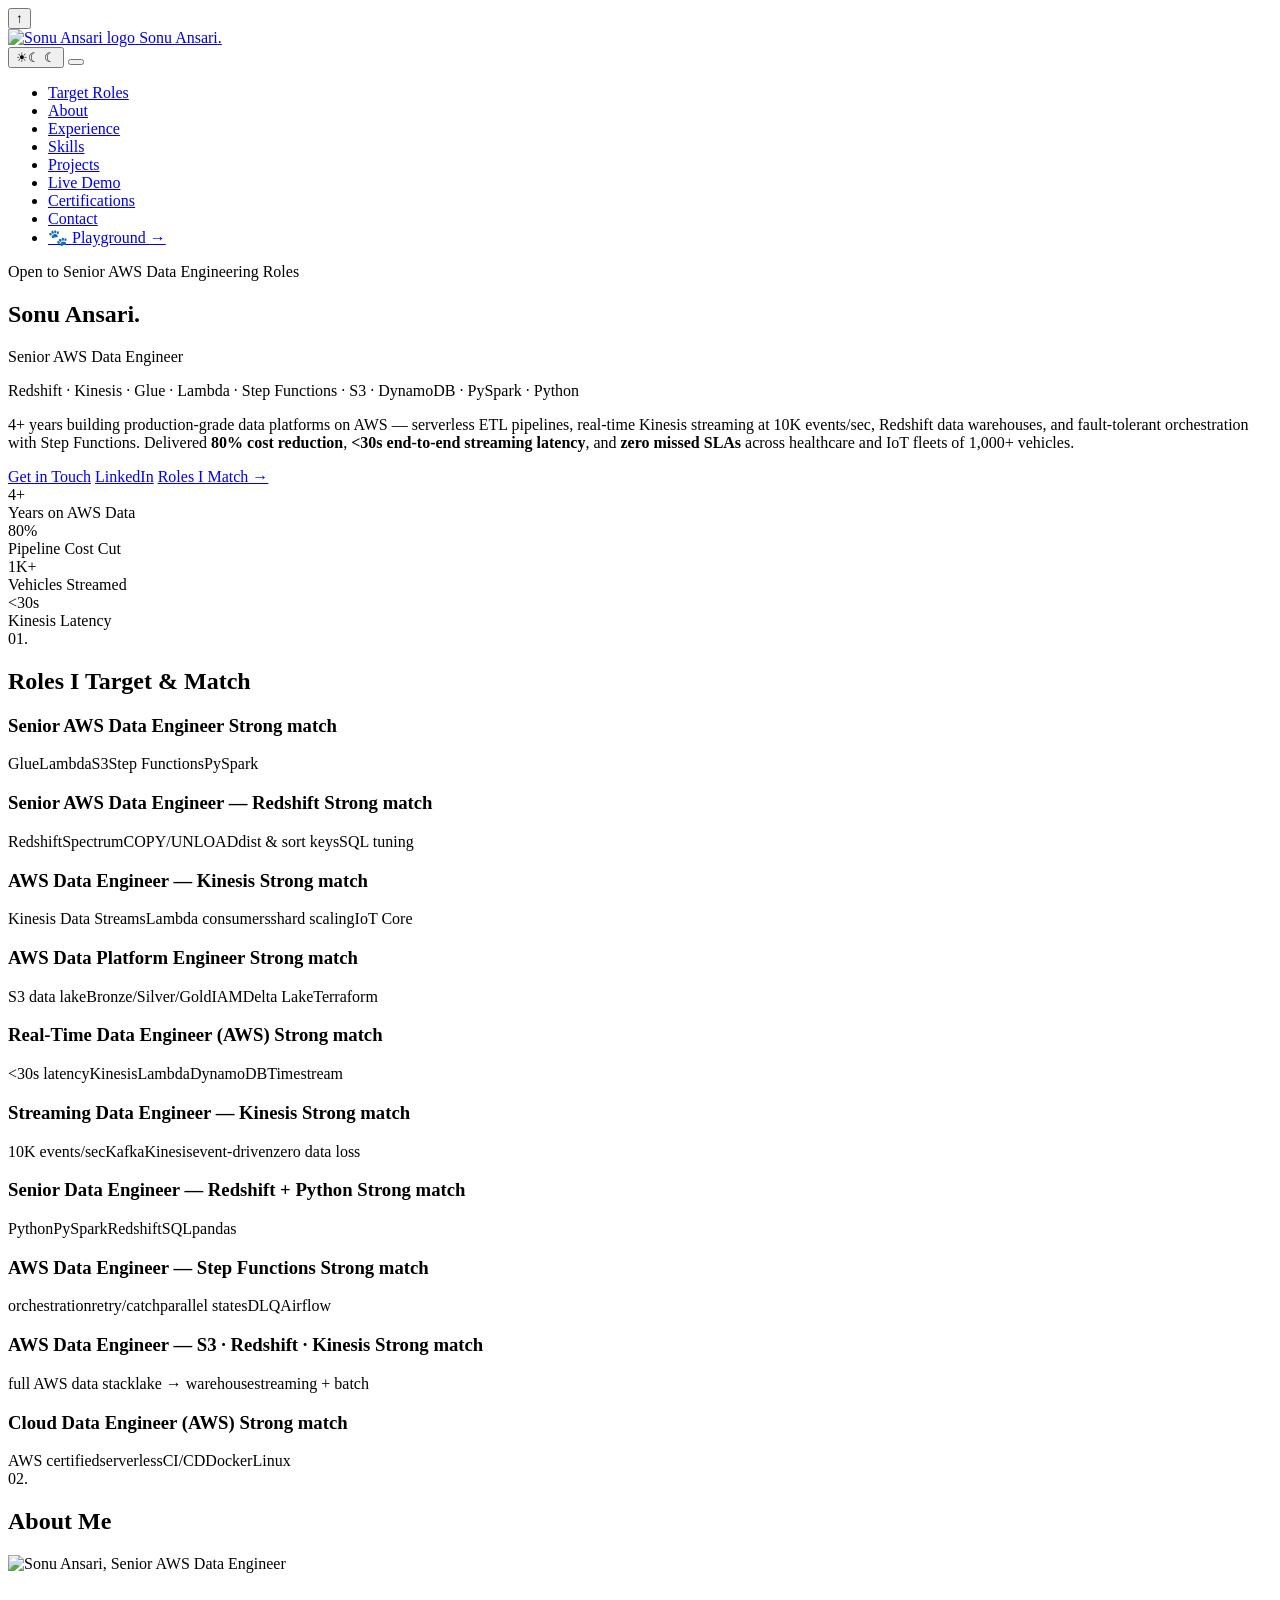
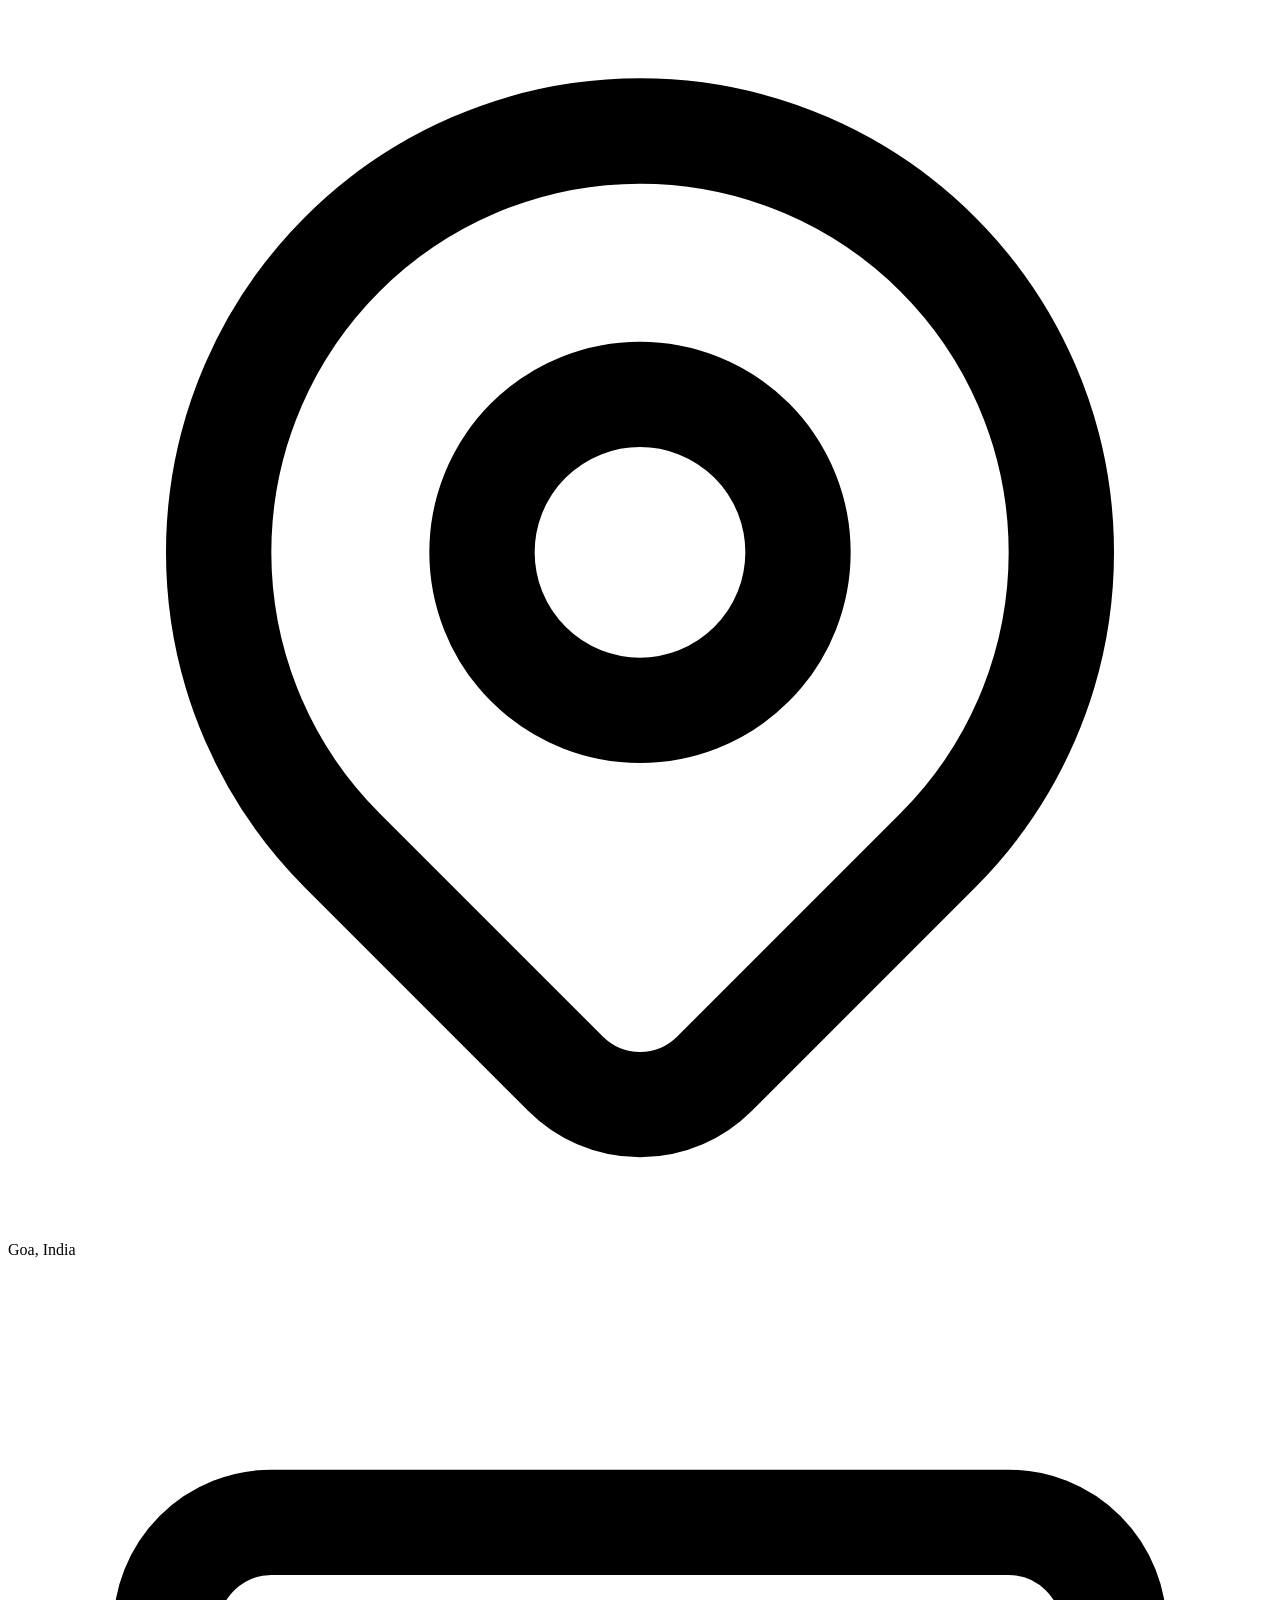
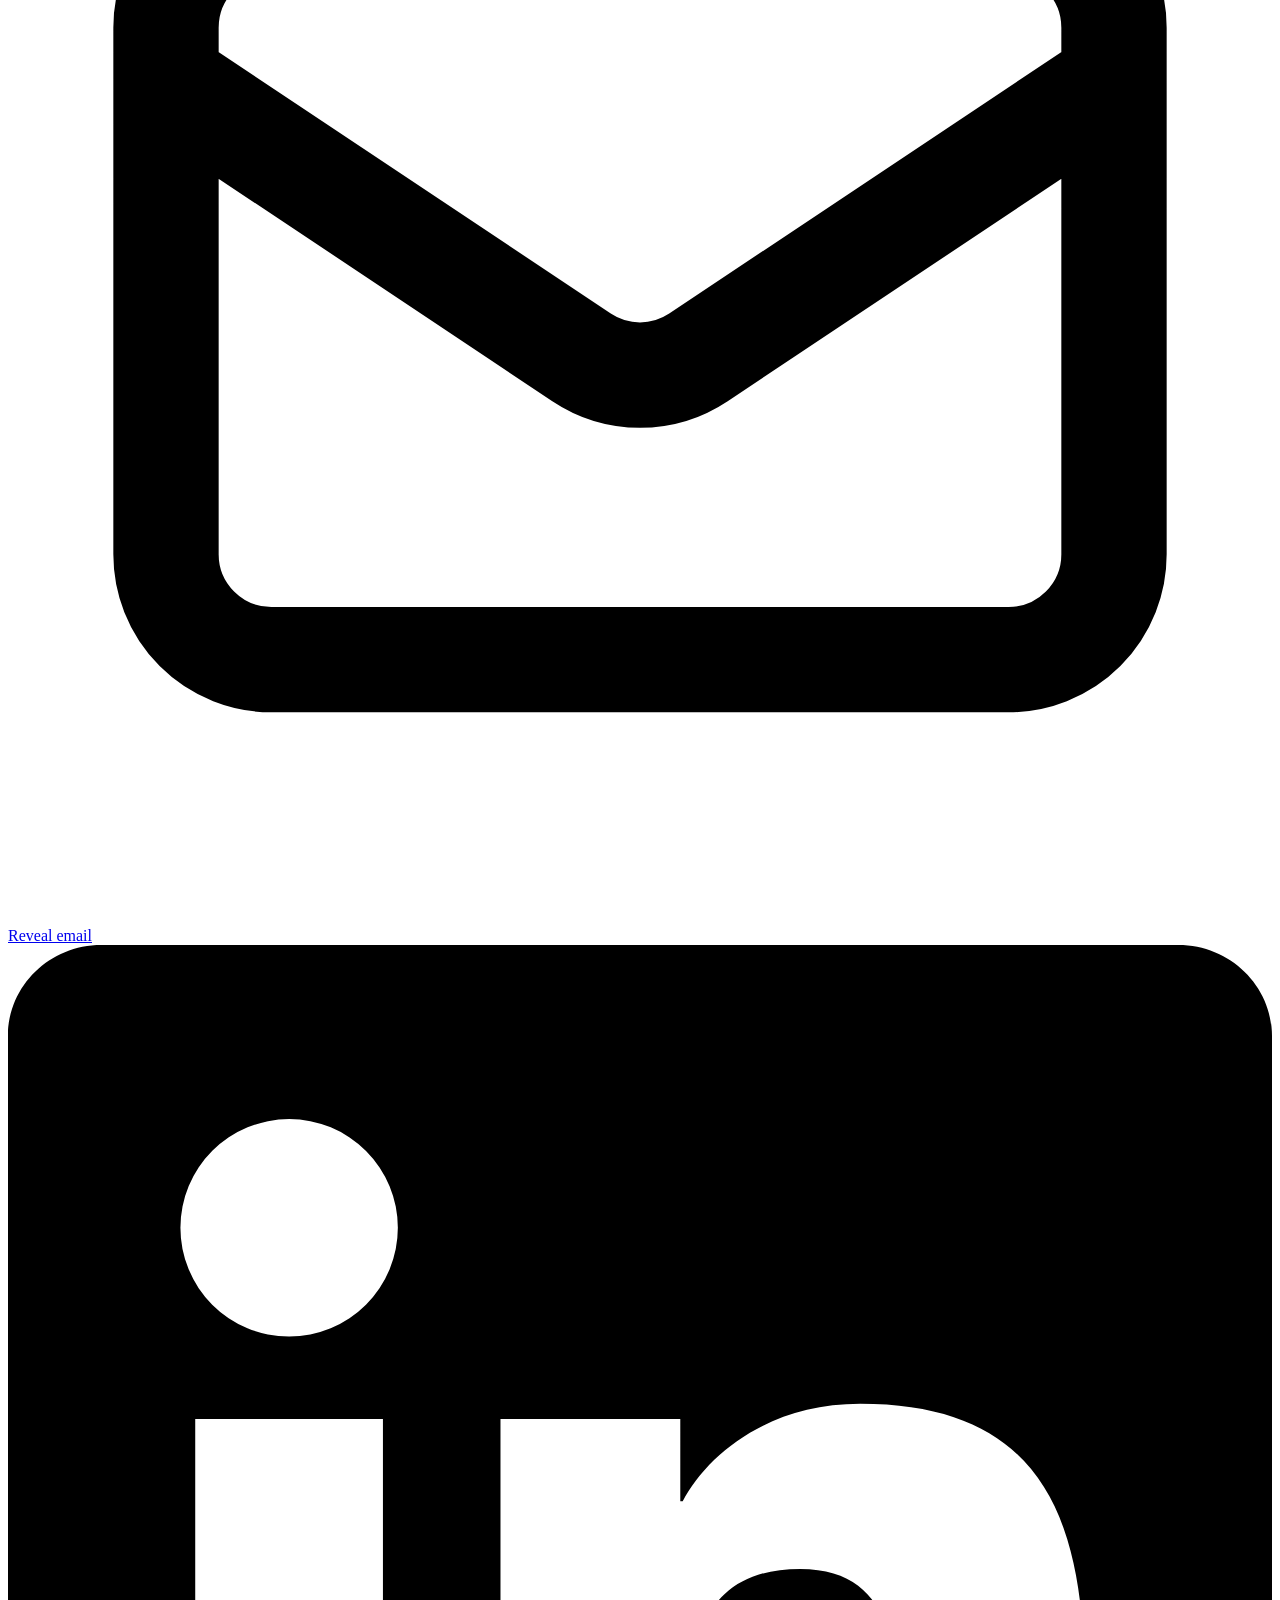
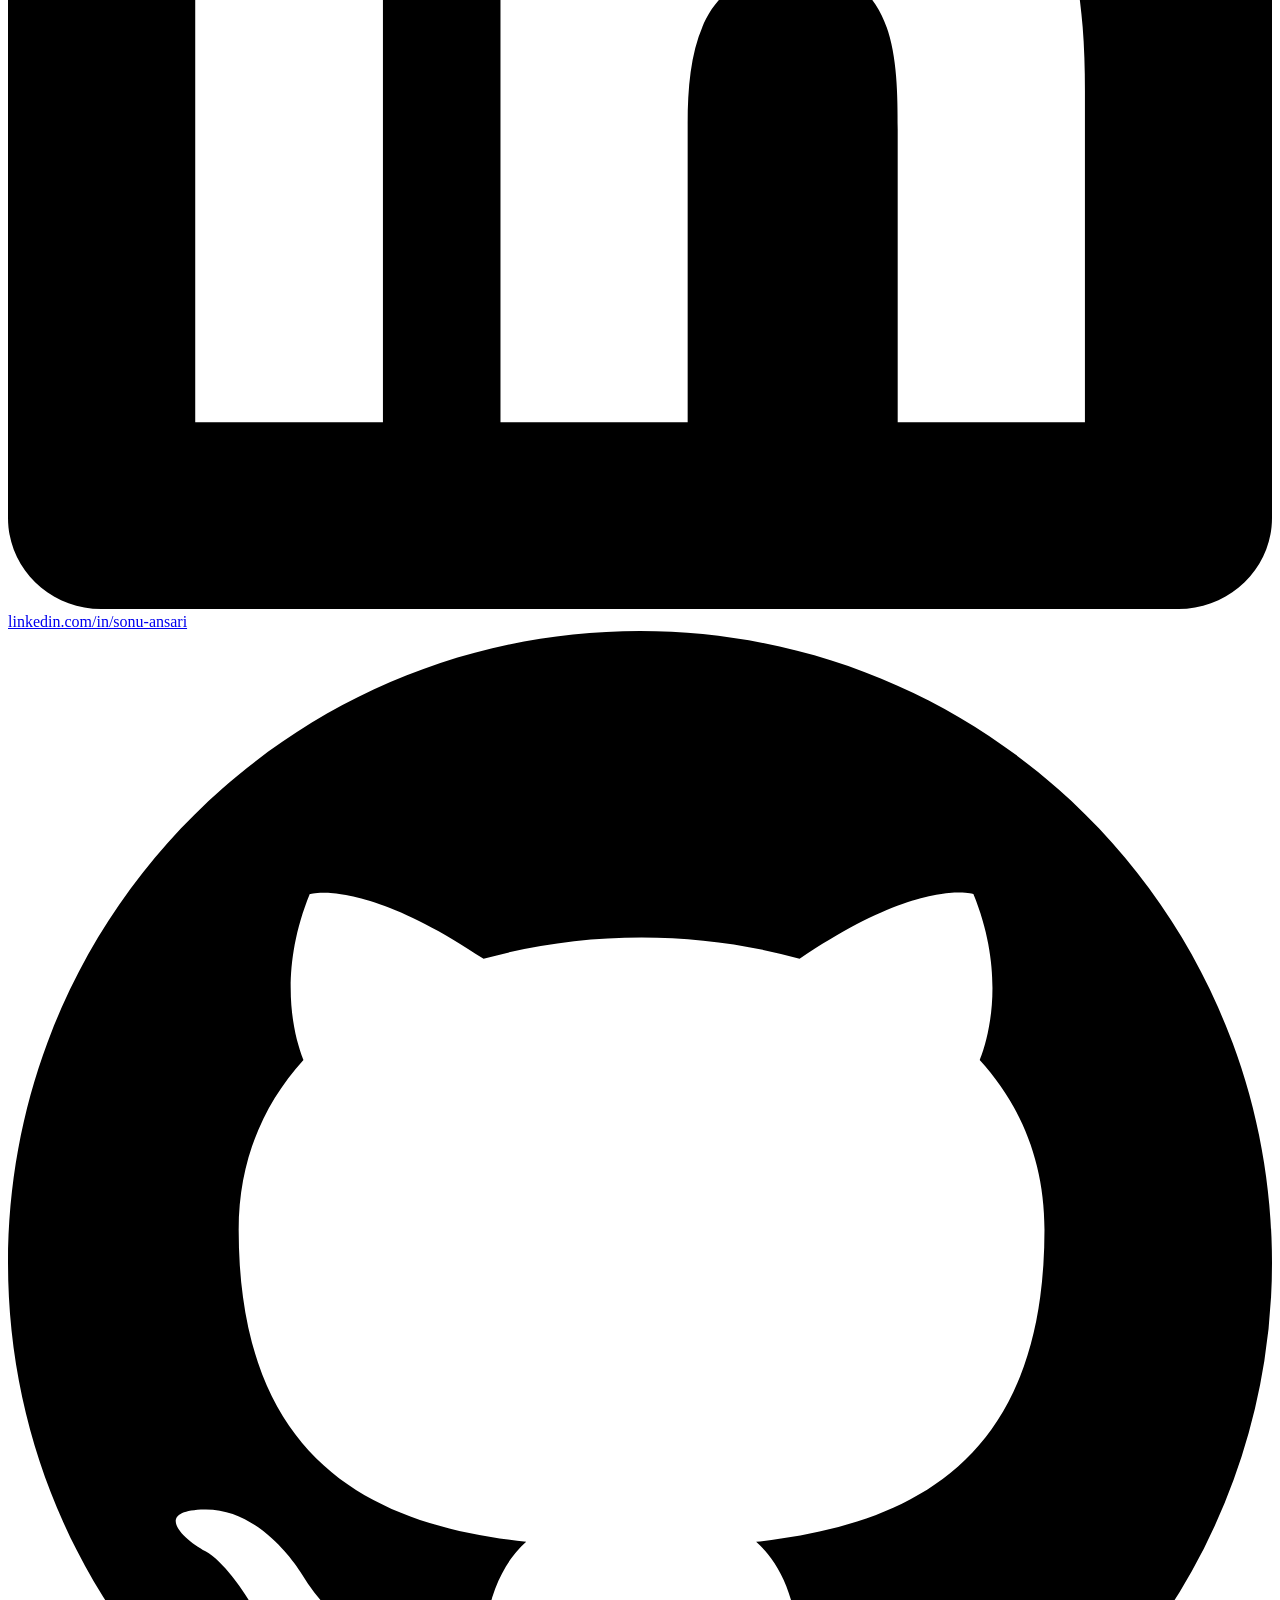
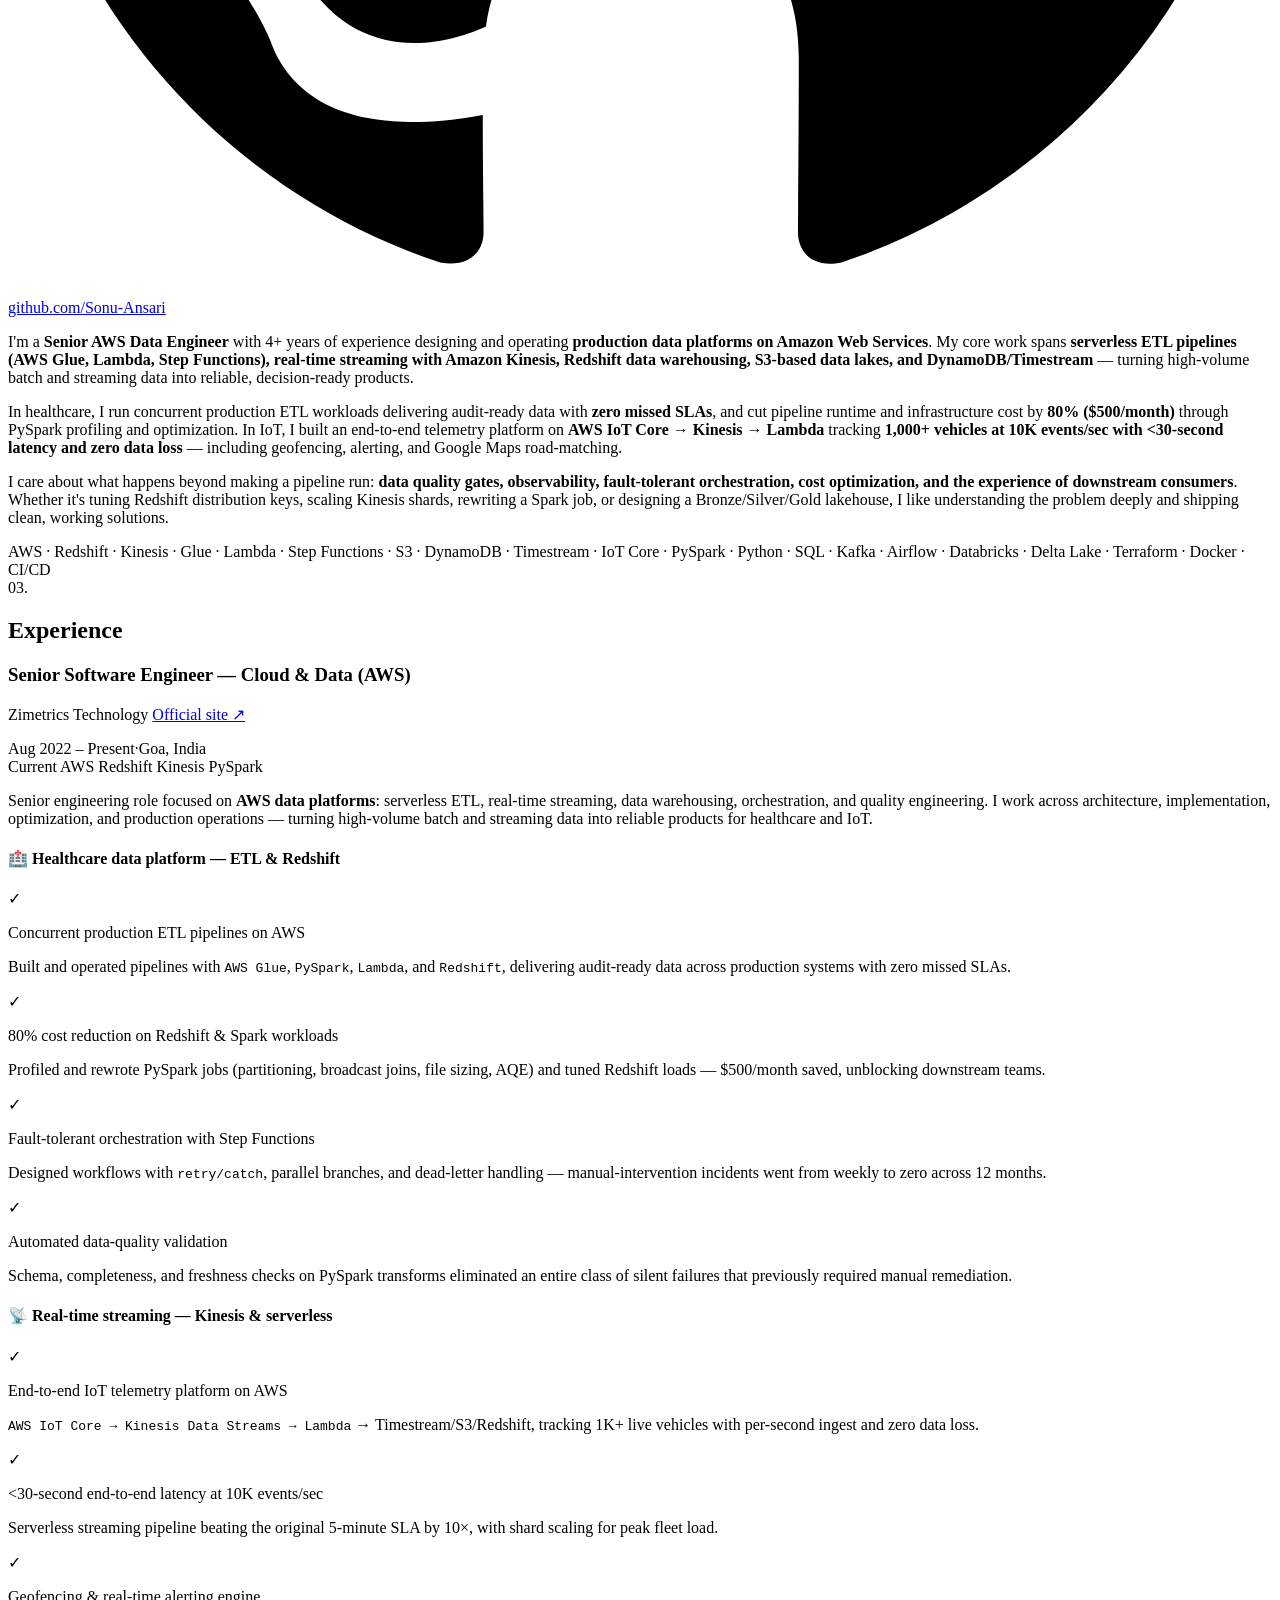
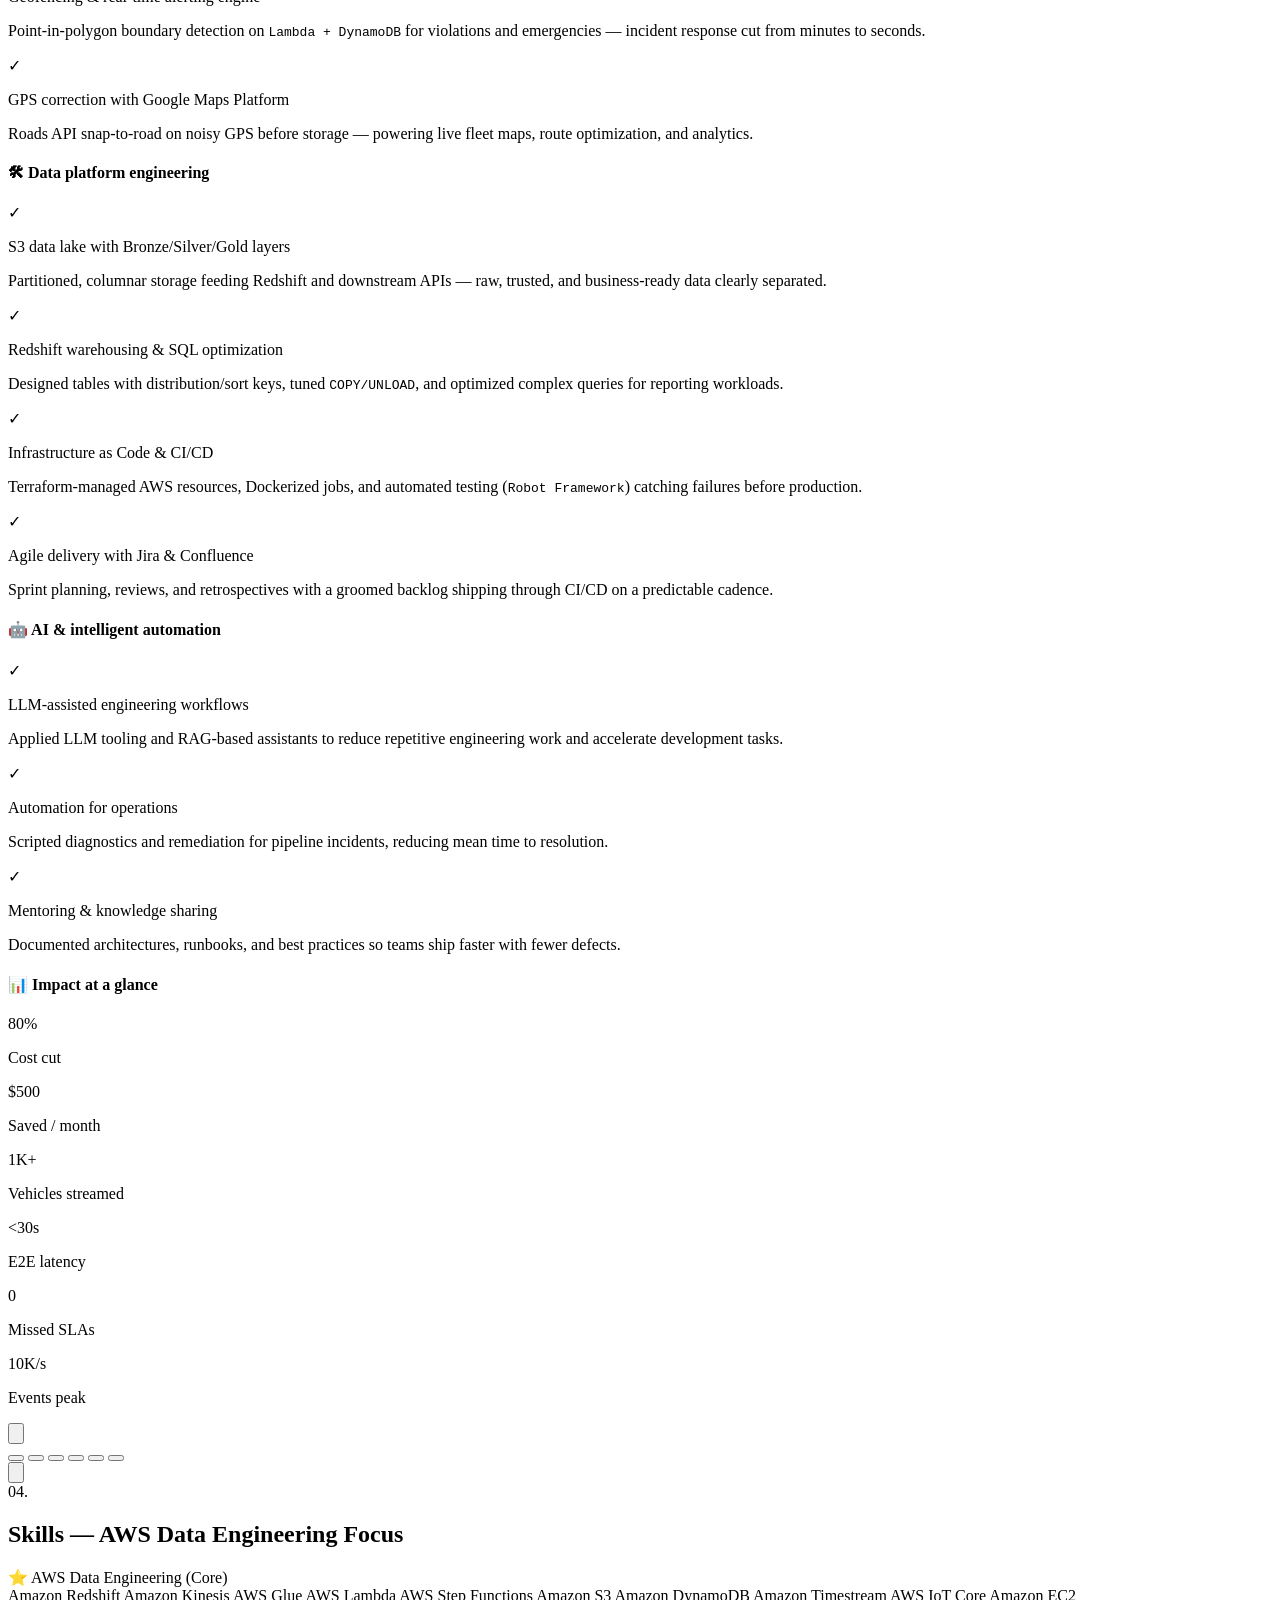
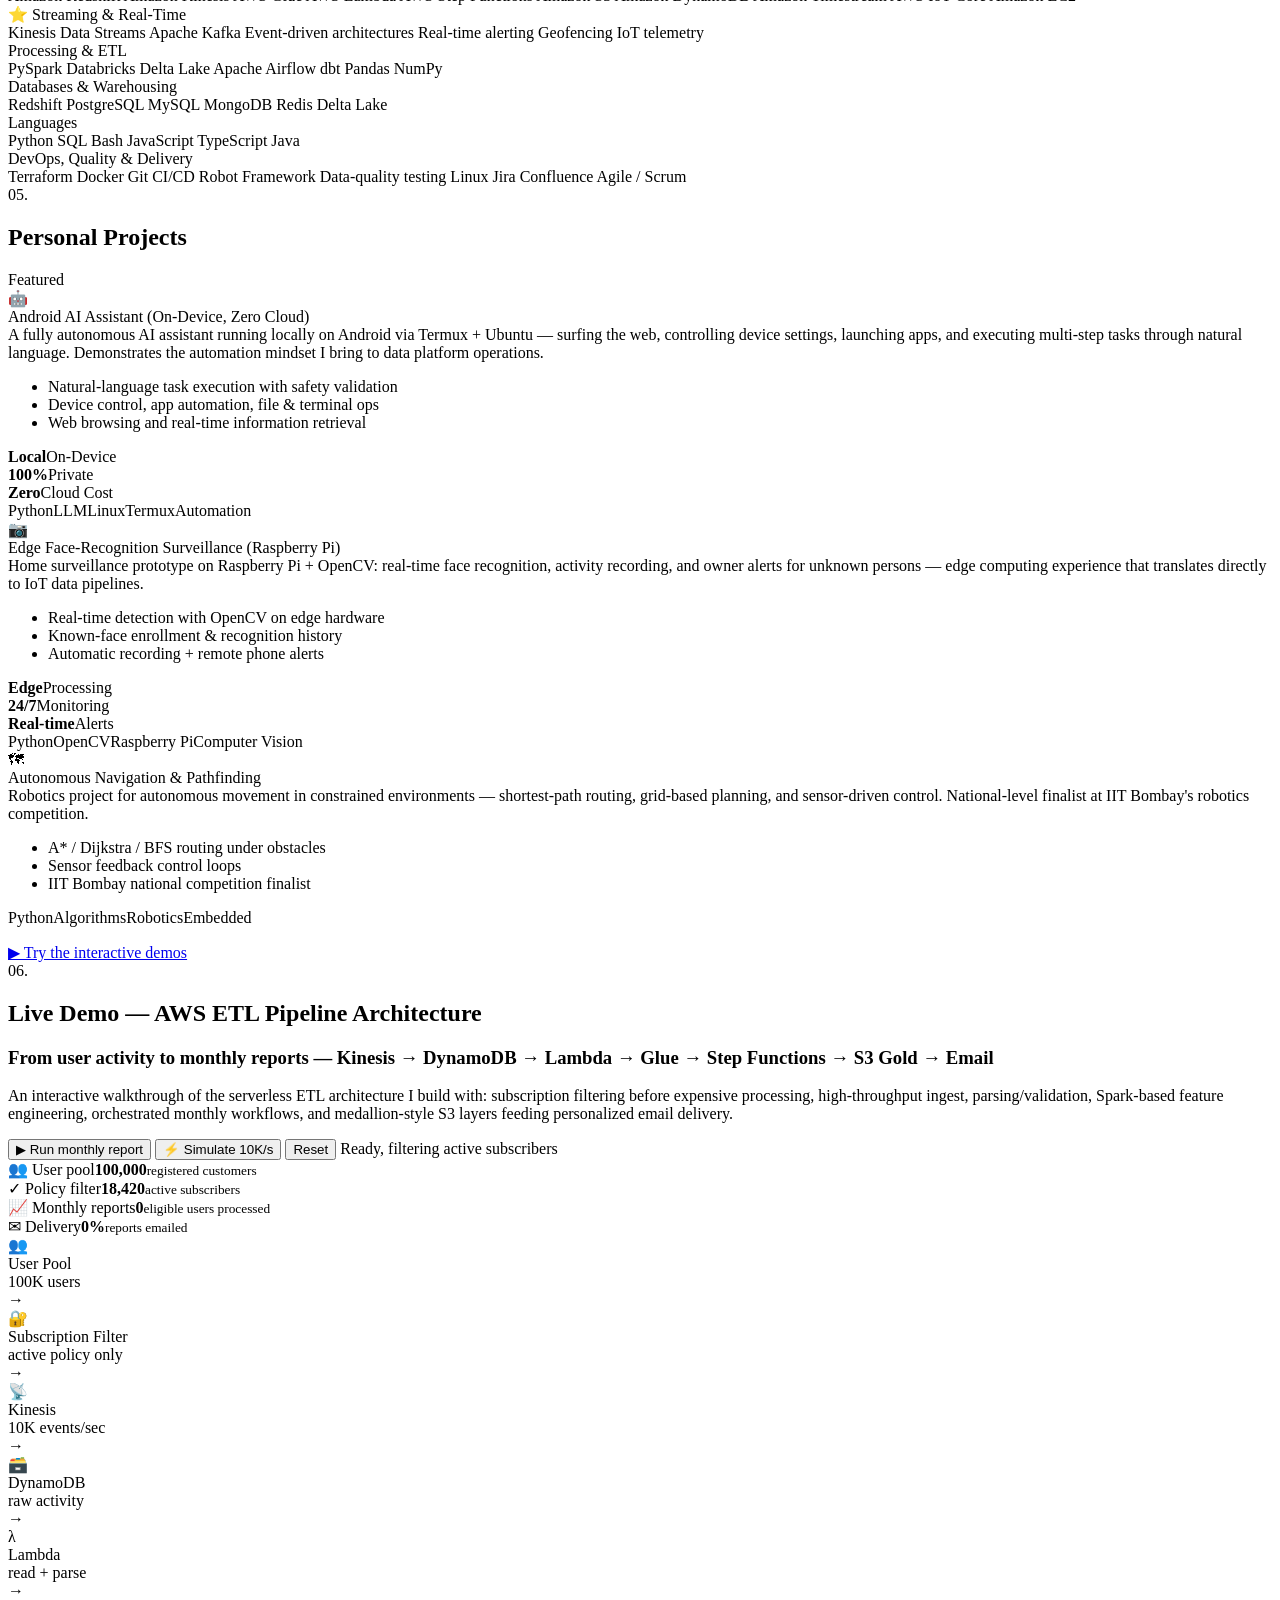
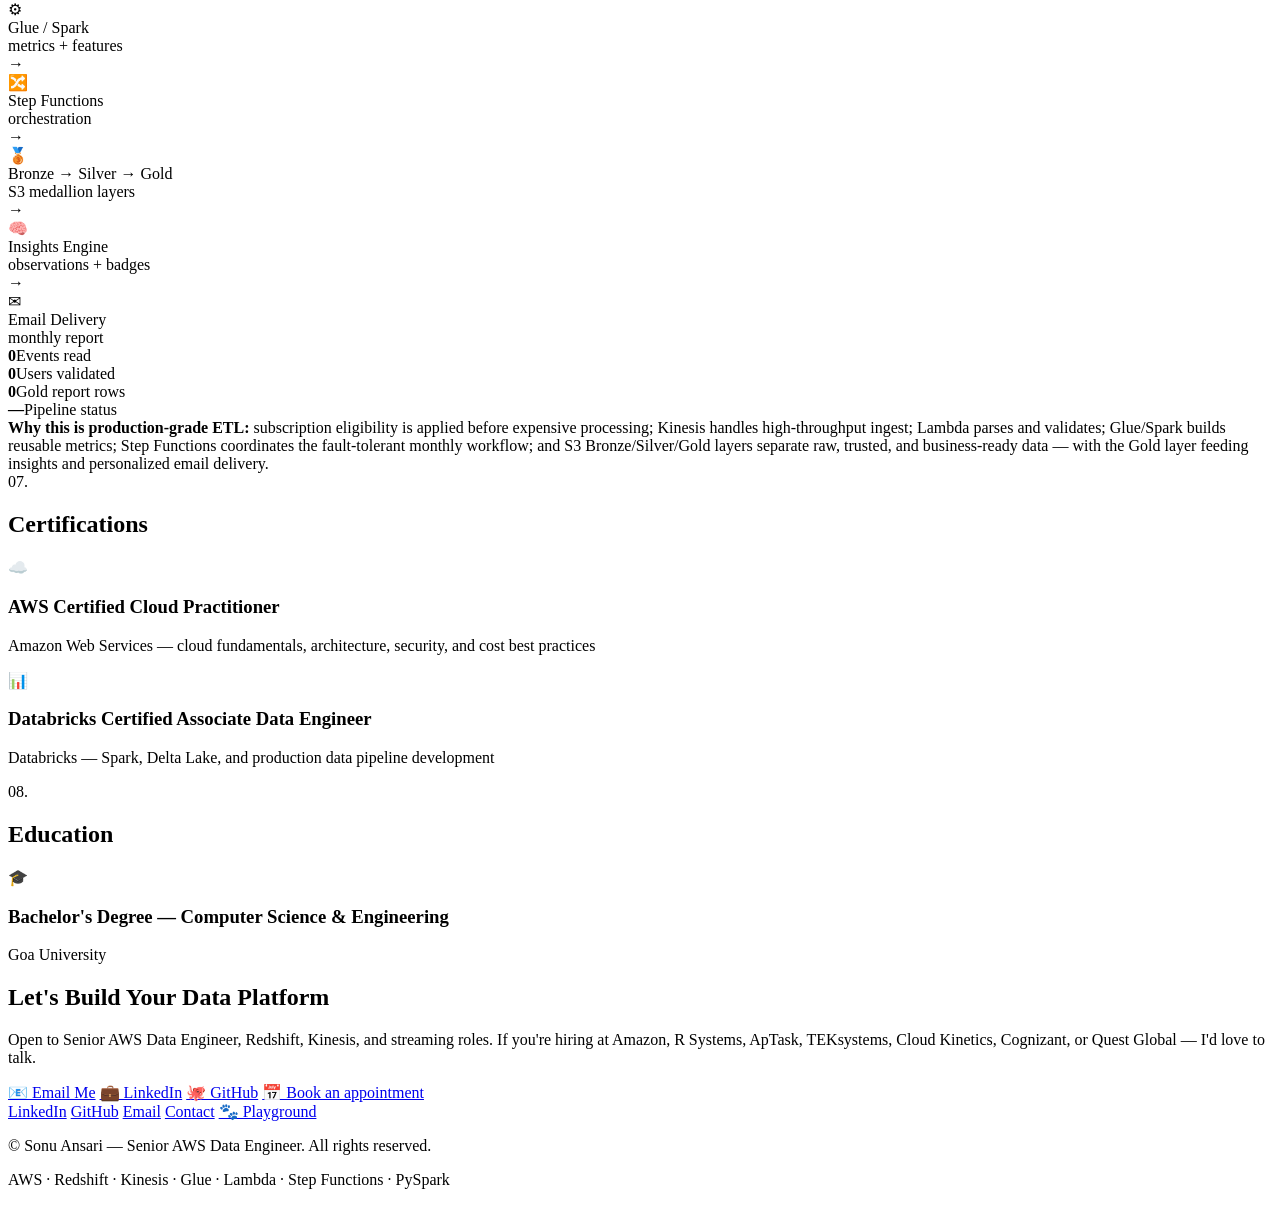
==== commit 14b0be5a: "Update index.html" ====
--- a/index.html
+++ b/index.html
@@ -16,7 +16,7 @@
     <meta property="og:type" content="website">
     <meta property="og:url" content="https://sonuansari.online">
     <meta property="og:title" content="Sonu Ansari | Senior AWS Data Engineer">
-    <meta property="og:description" content="Senior AWS Data Engineer — Redshift, Kinesis, Glue, Lambda, Step Functions, PySpark. 80% cost reduction, 1K+ vehicles tracked, <30s streaming latency.">
+    <meta property="og:description" content="Senior AWS Data Engineer — Redshift, Kinesis, Glue, Lambda, Step Functions, PySpark. 80% cost reduction, 1K+ vehicles tracked, &lt;30s streaming latency.">
     <meta property="og:image" content="https://sonuansari.online/logo.png">
     <meta name="twitter:card" content="summary_large_image">
     <meta name="twitter:title" content="Sonu Ansari | Senior AWS Data Engineer">
@@ -26,6 +26,7 @@
     <link rel="preconnect" href="https://fonts.gstatic.com" crossorigin>
     <link href="https://fonts.googleapis.com/css2?family=Inter:wght@300;400;500;600;700;800;900&family=JetBrains+Mono:wght@400;500;600&display=swap" rel="stylesheet">
     <link rel="stylesheet" href="assets/style.css">
+    <link rel="stylesheet" href="assets/cat.css">
 
     <!-- JSON-LD: Person -->
     <script type="application/ld+json">
@@ -71,7 +72,7 @@
             } catch (e) {}
         })();
     </script>
-<base target="_blank">
+<script>document.documentElement.classList.add("js");setTimeout(function(){if(!window.__siteReady)document.documentElement.classList.add("show-all")},3000);</script>
 </head>
 <body>
 
@@ -510,7 +511,7 @@
                     <div class="etl-stat"><strong id="etlEvents">0</strong><span>Events read</span></div>
                     <div class="etl-stat"><strong id="etlValid">0</strong><span>Users validated</span></div>
                     <div class="etl-stat"><strong id="etlRows">0</strong><span>Gold report rows</span></div>
-                    <div class="etl-stat"><strong id="etlLatency">,</strong><span>Pipeline status</span></div>
+                    <div class="etl-stat"><strong id="etlLatency">—</strong><span>Pipeline status</span></div>
                 </div>
                 <div class="etl-note"><strong>Why this is production-grade ETL:</strong> subscription eligibility is applied before expensive processing; Kinesis handles high-throughput ingest; Lambda parses and validates; Glue/Spark builds reusable metrics; Step Functions coordinates the fault-tolerant monthly workflow; and S3 Bronze/Silver/Gold layers separate raw, trusted, and business-ready data — with the Gold layer feeding insights and personalized email delivery.</div>
             </div>
@@ -592,5 +593,6 @@
     </footer>
 
     <script src="assets/main.js"></script>
+    <script src="assets/cat.js" defer></script>
 </body>
 </html>
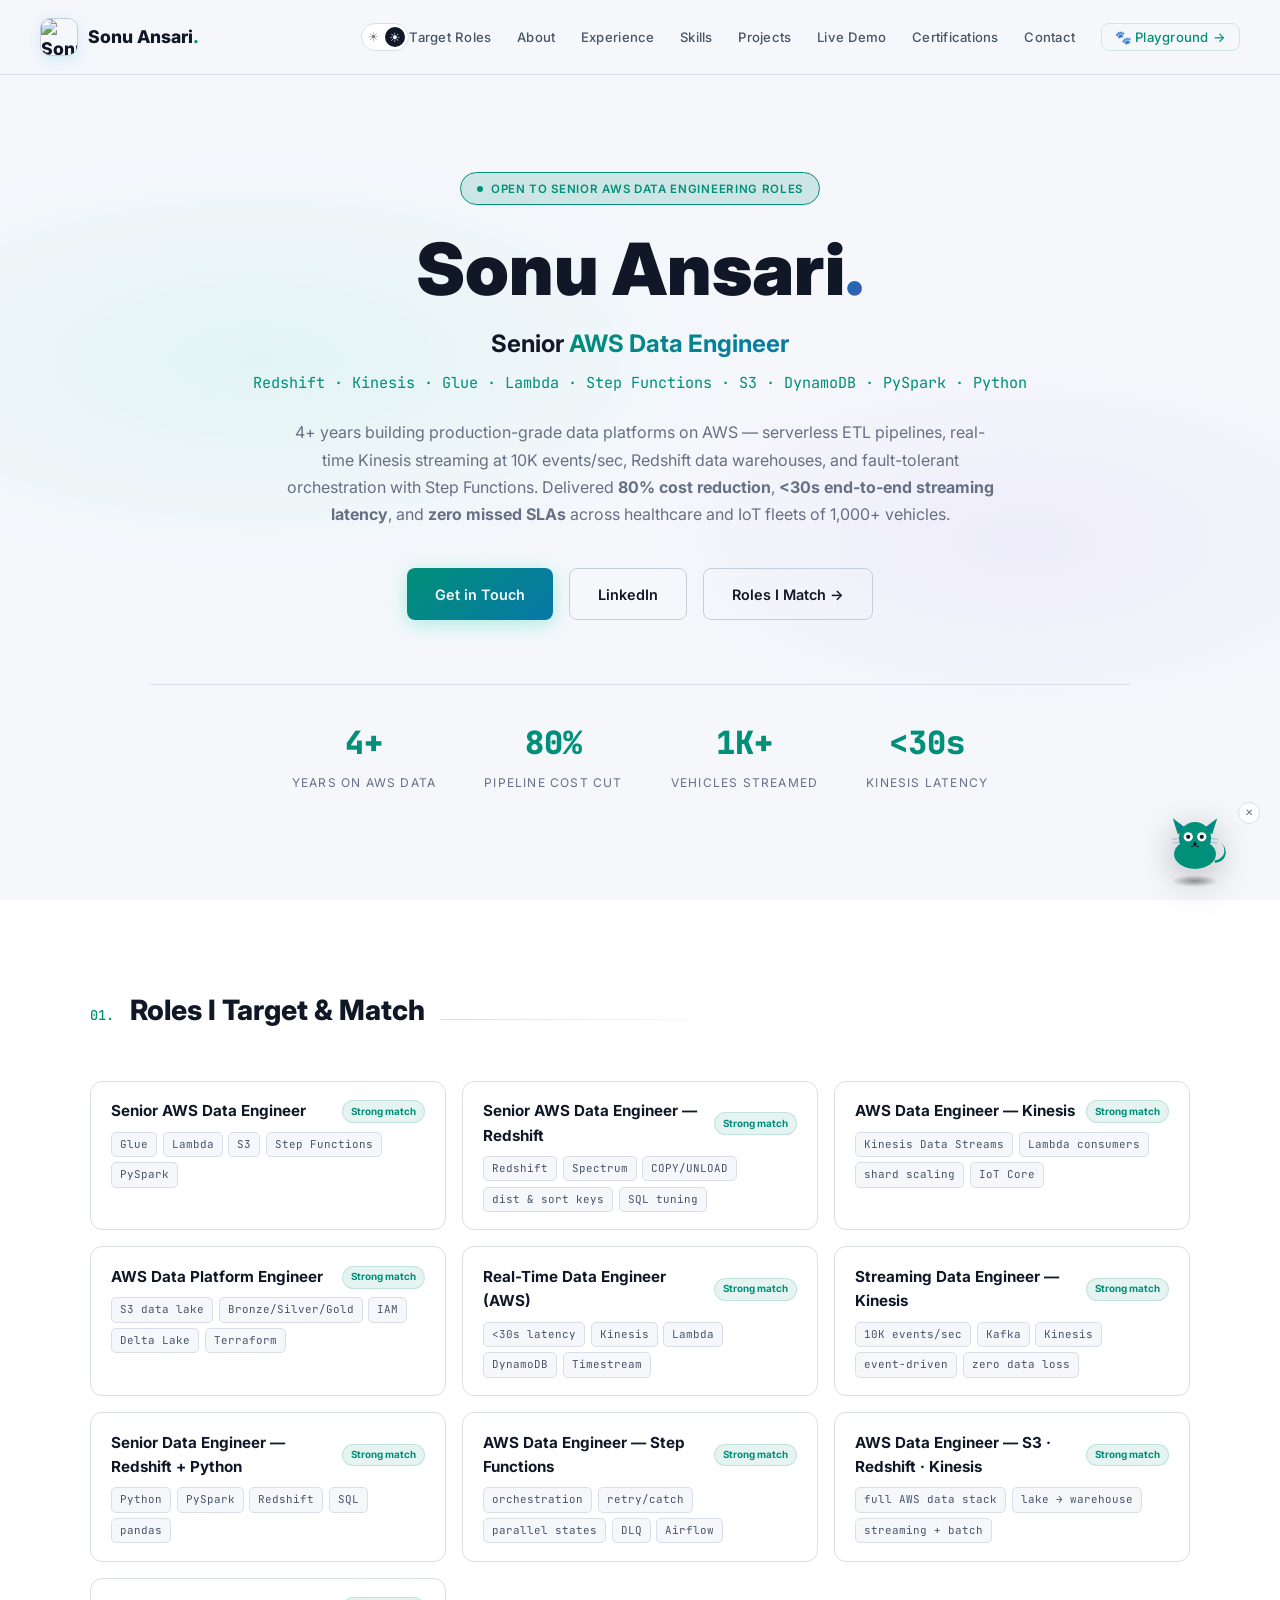
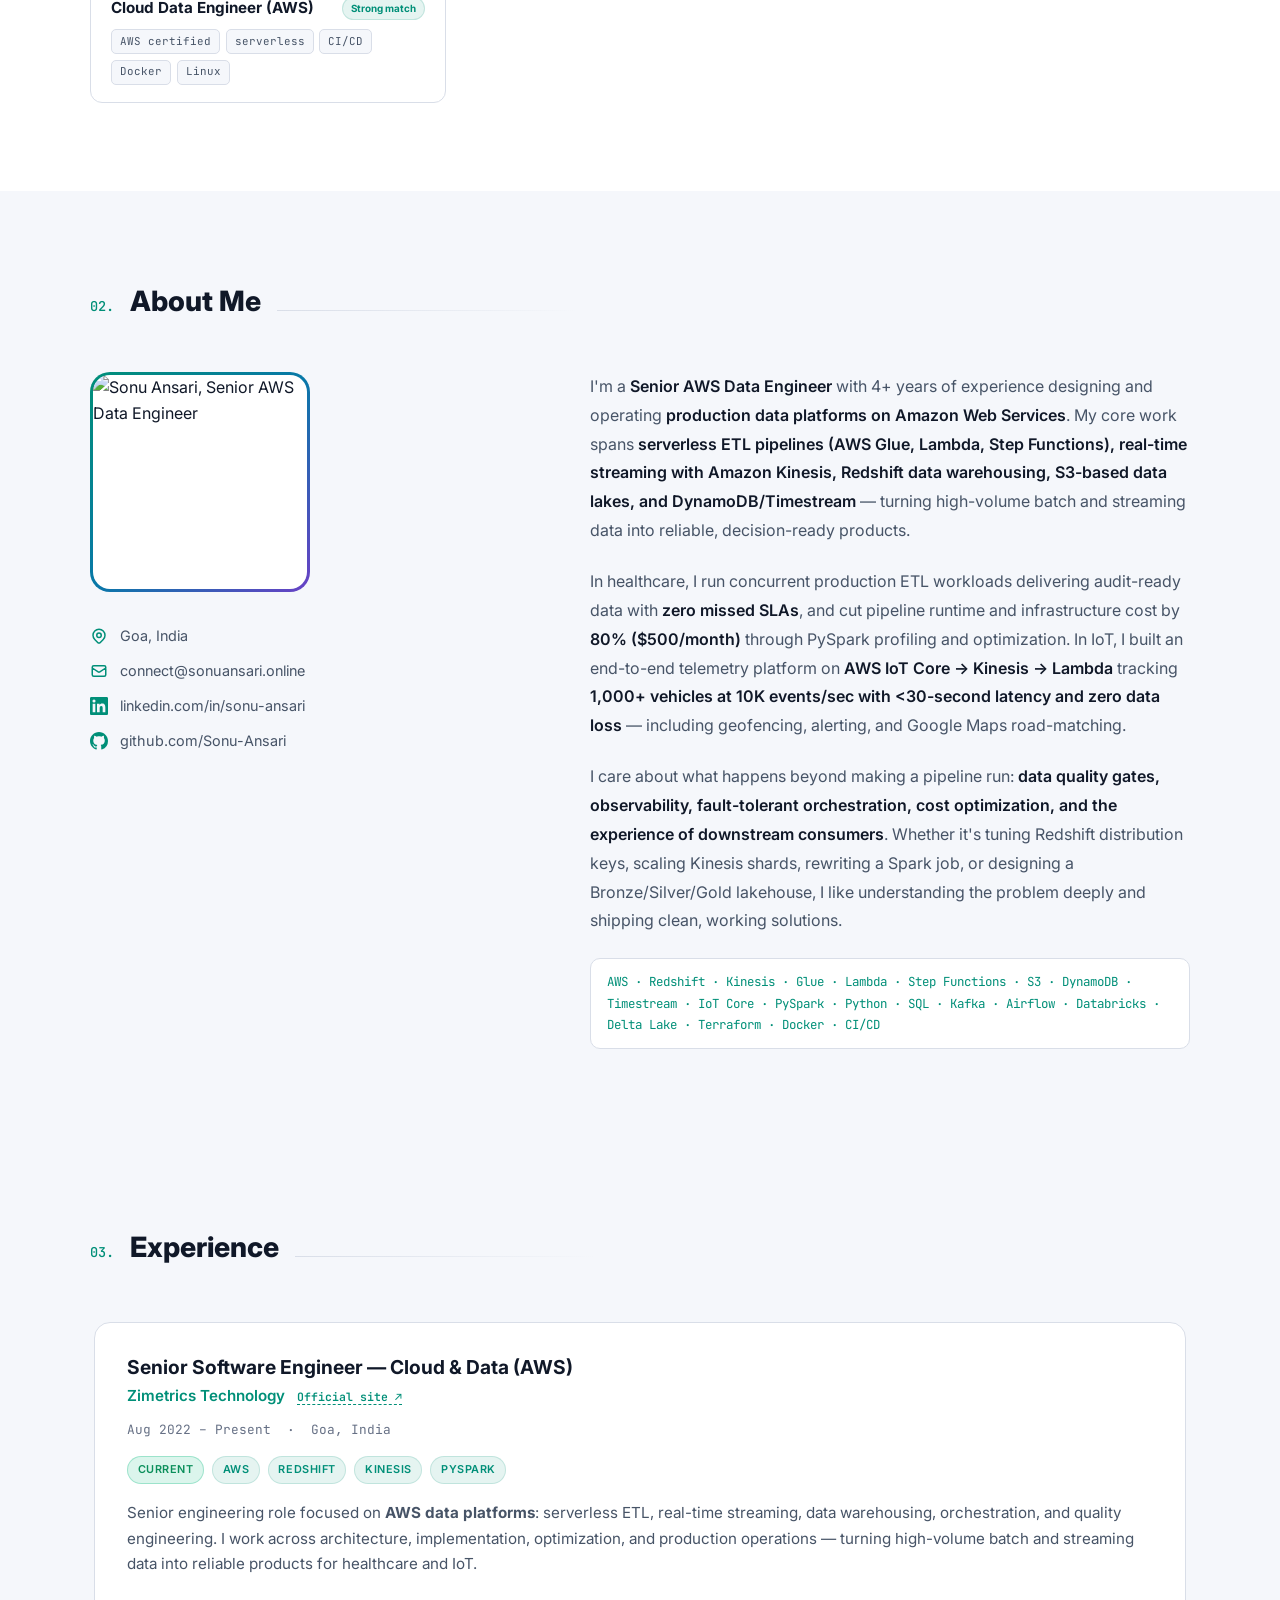
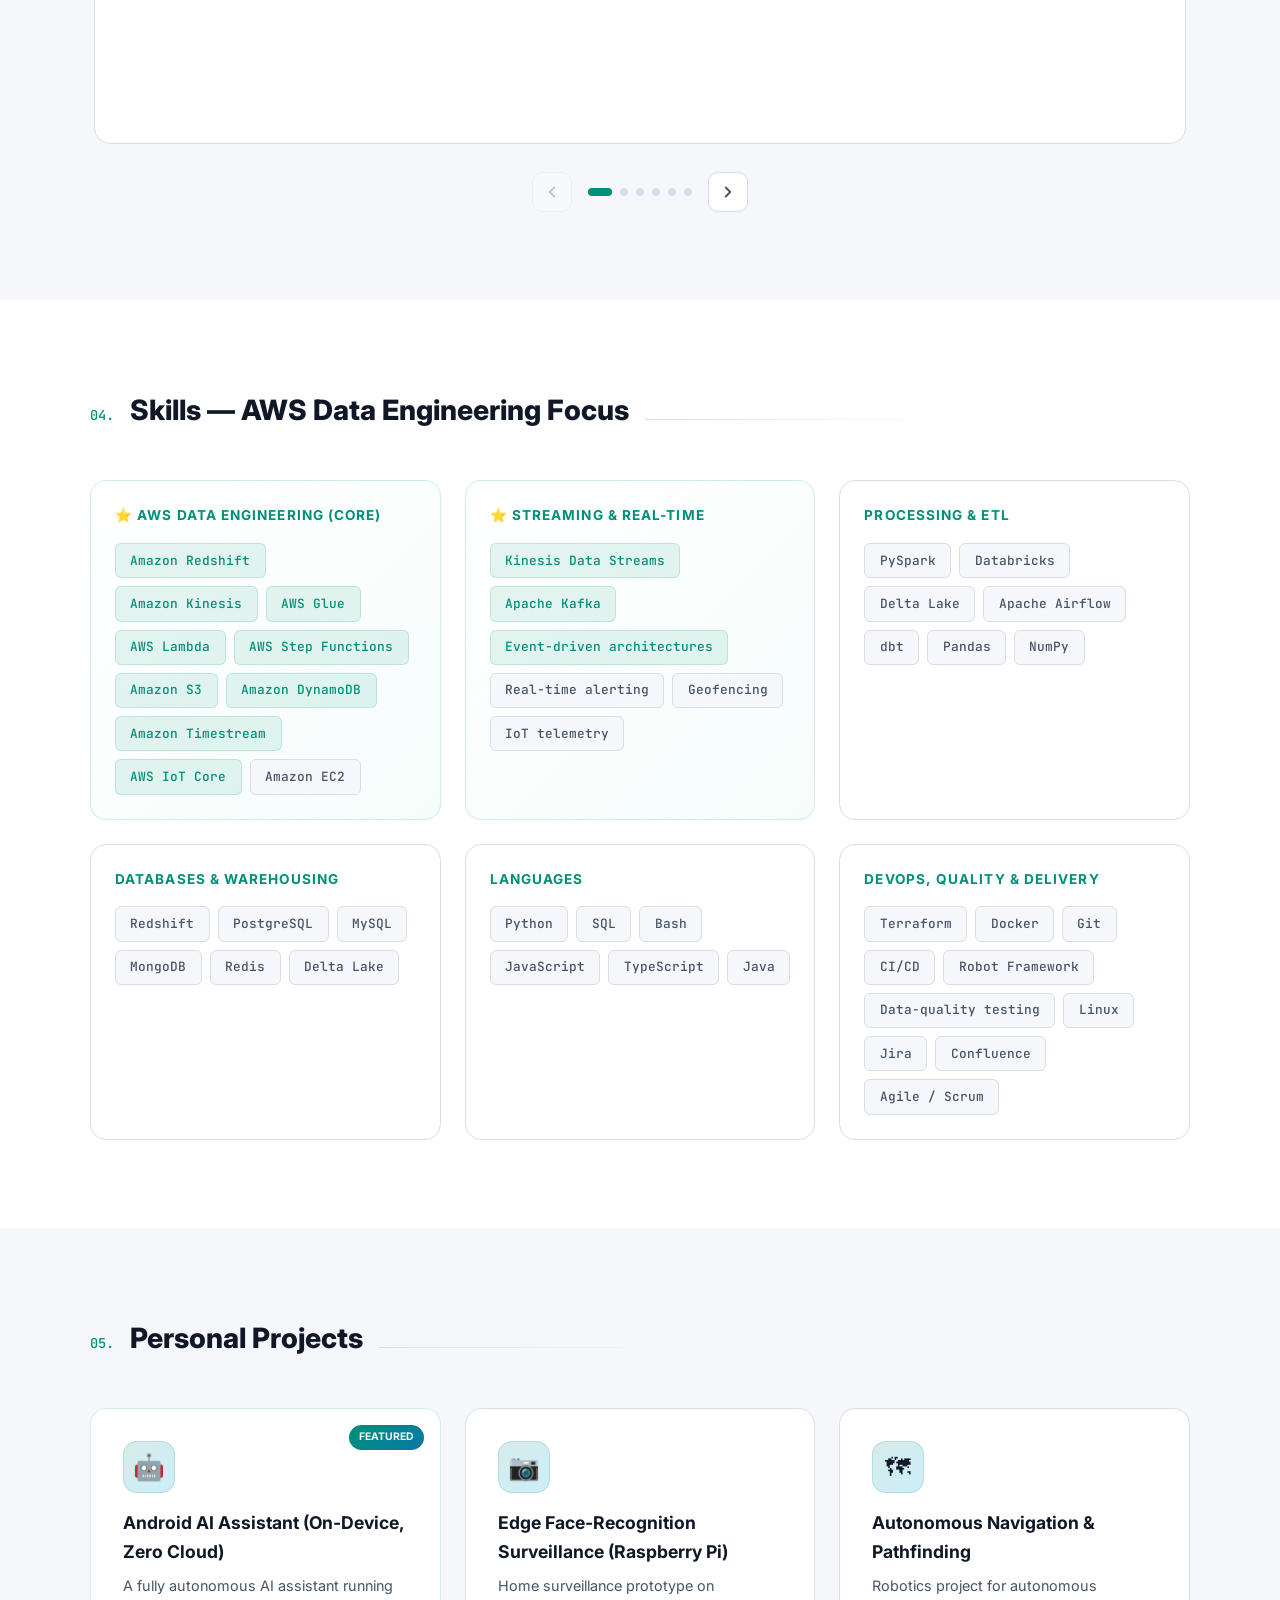
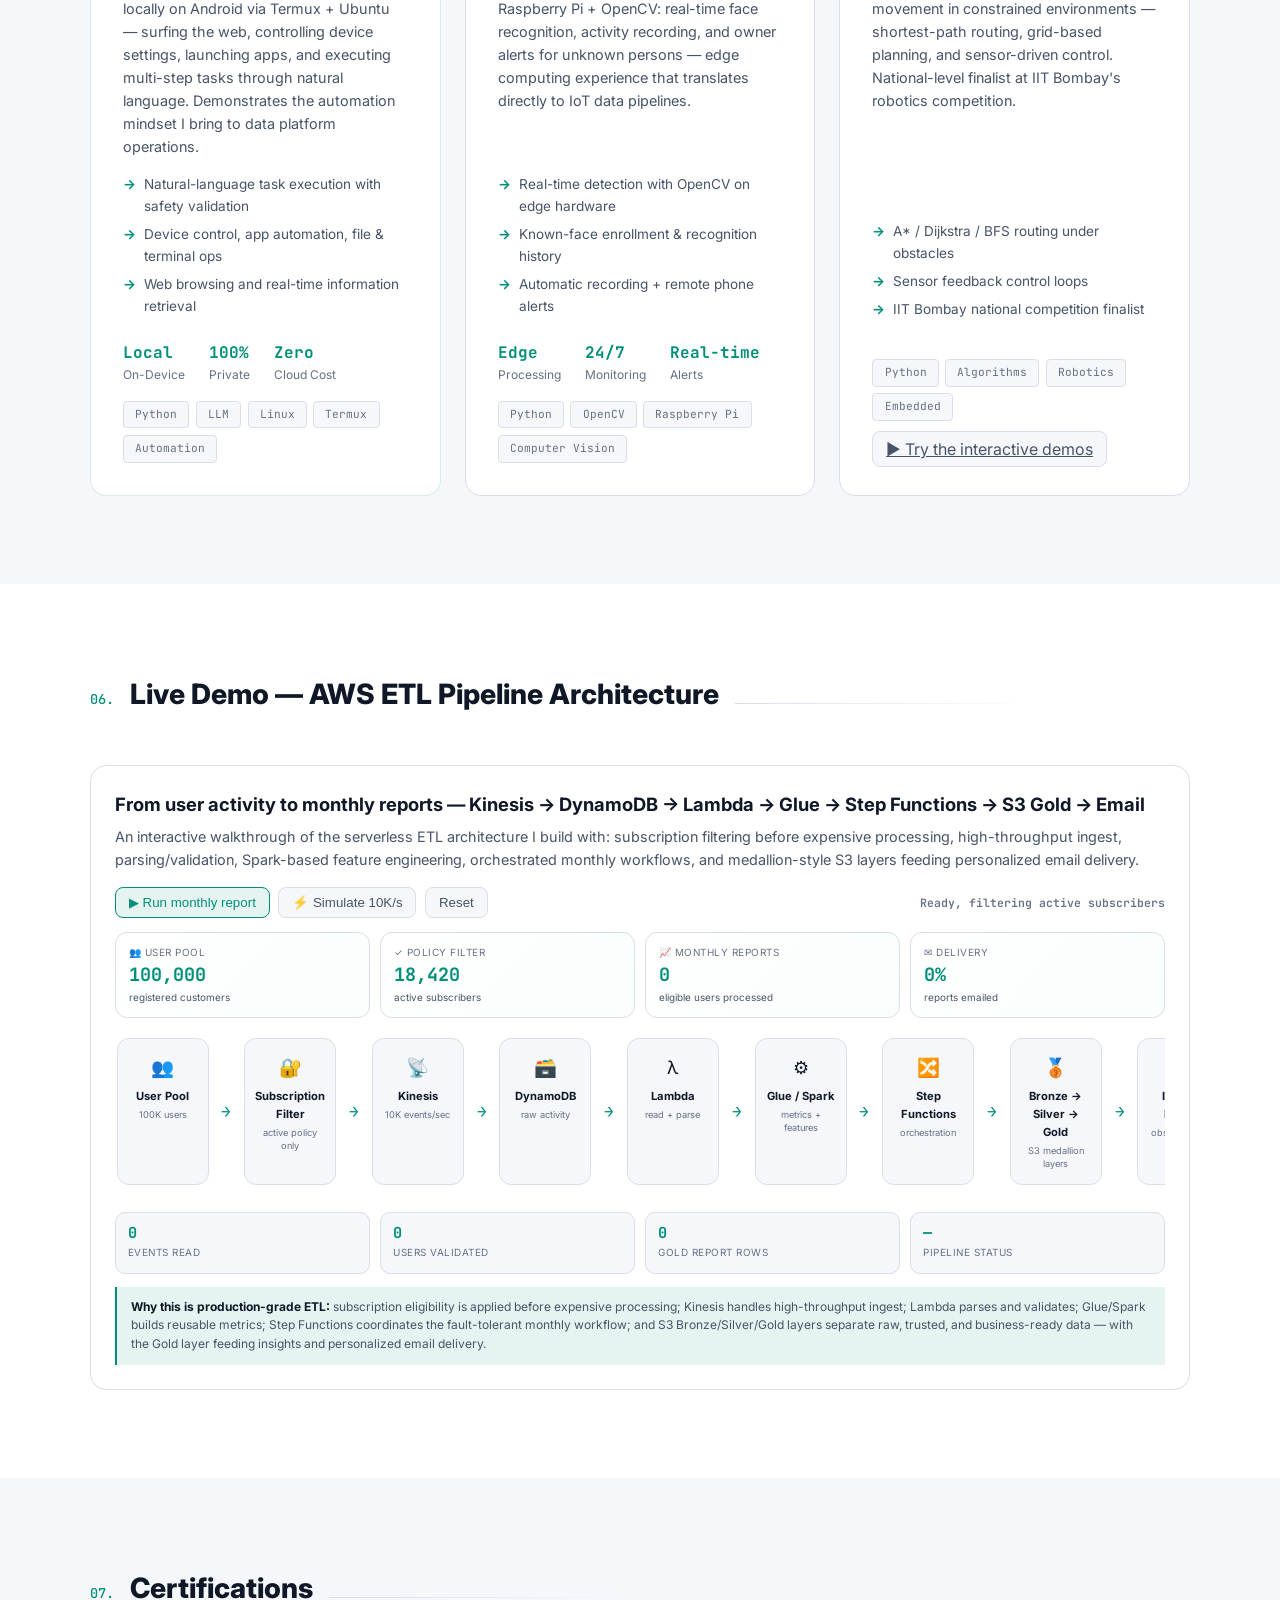
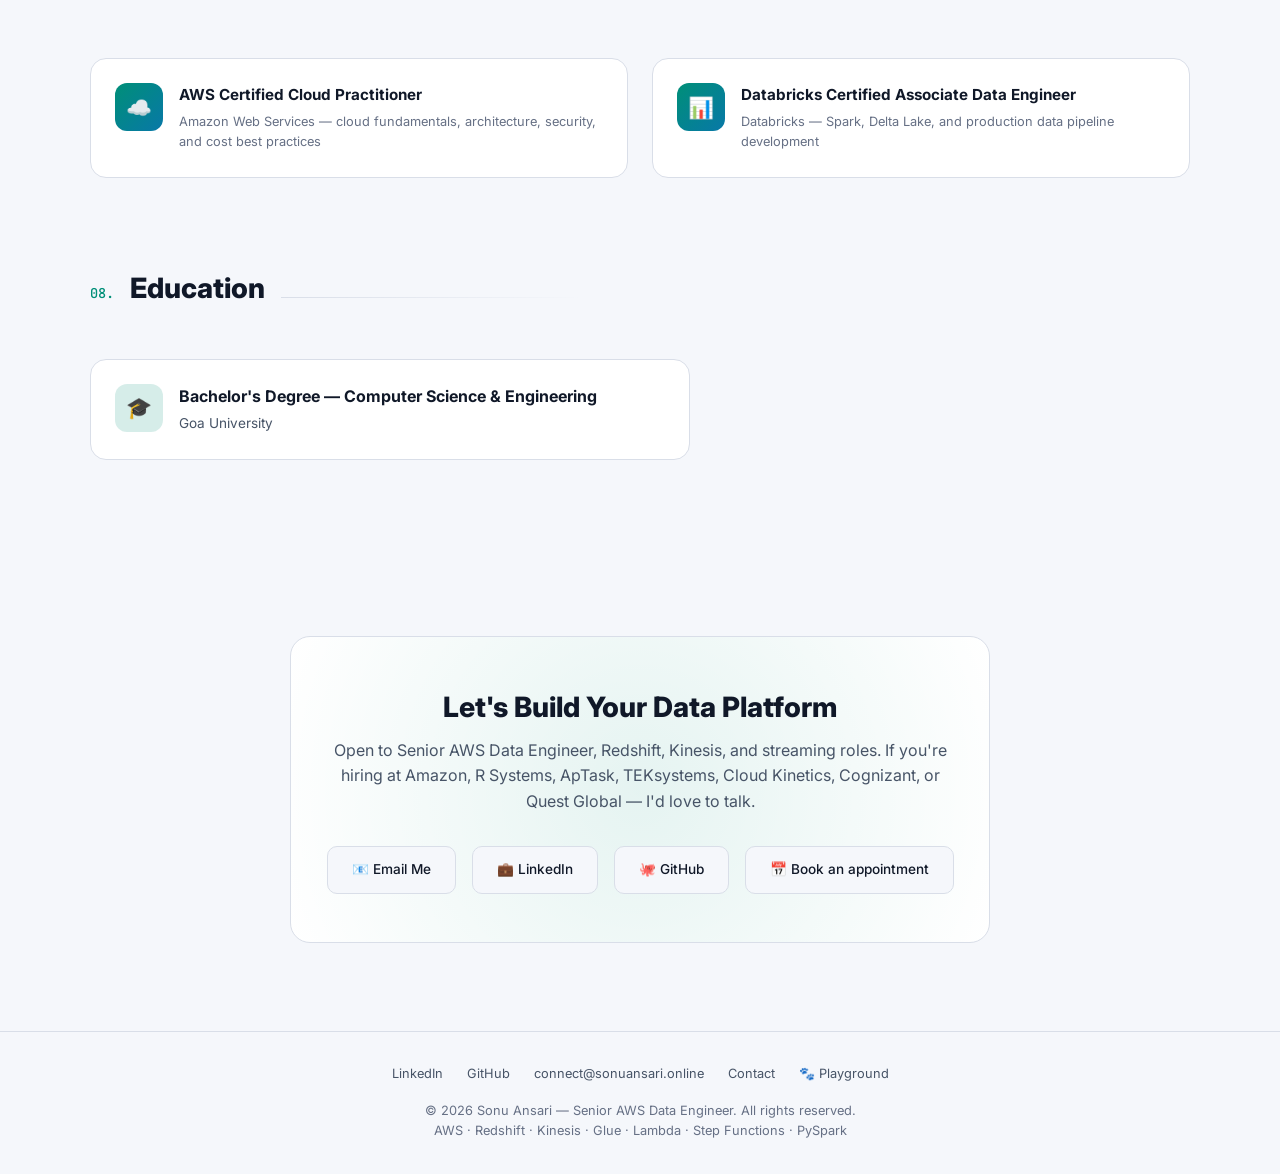
==== commit 56b7d75a: "Update index.html" ====
--- a/index.html
+++ b/index.html
@@ -25,8 +25,8 @@
     <link rel="preconnect" href="https://fonts.googleapis.com">
     <link rel="preconnect" href="https://fonts.gstatic.com" crossorigin>
     <link href="https://fonts.googleapis.com/css2?family=Inter:wght@300;400;500;600;700;800;900&family=JetBrains+Mono:wght@400;500;600&display=swap" rel="stylesheet">
-    <link rel="stylesheet" href="assets/style.css">
-    <link rel="stylesheet" href="assets/cat.css">
+    <link rel="stylesheet" href="style.css">
+    <link rel="stylesheet" href="cat.css">
 
     <!-- JSON-LD: Person -->
     <script type="application/ld+json">
@@ -592,7 +592,7 @@
         <p>AWS · Redshift · Kinesis · Glue · Lambda · Step Functions · PySpark</p>
     </footer>
 
-    <script src="assets/main.js"></script>
-    <script src="assets/cat.js" defer></script>
+    <script src="main.js"></script>
+    <script src="cat.js" defer></script>
 </body>
 </html>
--- a/style.css
+++ b/style.css
@@ -0,0 +1,358 @@
+/* ===== CSS VARIABLES ===== */
+:root {
+    --bg: #0a0a0f;
+    --bg-elevated: #12121a;
+    --bg-card: #1a1a24;
+    --bg-card-hover: #1e1e2d;
+    --text: #e8e8f0;
+    --text-muted: #8a8aa3;
+    --text-dim: #5a5a75;
+    --accent: #00d4aa;
+    --accent-dim: rgba(0, 212, 170, 0.2);
+    --accent-glow: rgba(0, 212, 170, 0.13);
+    --accent-secondary: #00a8e8;
+    --accent-tertiary: #7c3aed;
+    --border: #252535;
+    --border-light: #333344;
+    --g1: #00d4aa;
+    --g2: #00a8e8;
+    --g3: #7c3aed;
+    --success: #10b981;
+    --warning: #f59e0b;
+    color-scheme: dark;
+}
+html[data-theme="light"] {
+    --bg: #f5f7fb;
+    --bg-elevated: #ffffff;
+    --bg-card: #ffffff;
+    --bg-card-hover: #f8fafc;
+    --text: #101828;
+    --text-muted: #475467;
+    --text-dim: #667085;
+    --accent: #008f78;
+    --accent-dim: rgba(0, 143, 120, 0.16);
+    --accent-glow: rgba(0, 143, 120, 0.10);
+    --accent-secondary: #0878a8;
+    --accent-tertiary: #6941c6;
+    --border: #d9dee8;
+    --border-light: #c6cedb;
+    --g1: #008f78;
+    --g2: #0878a8;
+    --g3: #6941c6;
+    --success: #0b8f5b;
+    --warning: #c77700;
+    color-scheme: light;
+}
+html[data-theme="light"] body { background: var(--bg); }
+
+/* ===== RESET ===== */
+* { margin: 0; padding: 0; box-sizing: border-box; }
+html { scroll-behavior: smooth; }
+body {
+    font-family: 'Inter', sans-serif;
+    background: var(--bg);
+    color: var(--text);
+    line-height: 1.6;
+    overflow-x: hidden;
+    -webkit-font-smoothing: antialiased;
+    transition: background-color .45s ease, color .45s ease;
+}
+::-webkit-scrollbar { width: 6px; }
+::-webkit-scrollbar-track { background: var(--bg); }
+::-webkit-scrollbar-thumb { background: var(--border-light); border-radius: 3px; }
+::-webkit-scrollbar-thumb:hover { background: var(--accent); }
+::selection { background: var(--accent-dim); color: var(--accent); }
+img, svg, canvas { max-width: 100%; }
+
+/* ===== NAV ===== */
+nav {
+    position: fixed; top: 0; left: 0; right: 0; z-index: 1000;
+    padding: 1rem 2rem;
+    background: color-mix(in srgb, var(--bg) 86%, transparent);
+    backdrop-filter: blur(20px) saturate(1.2);
+    border-bottom: 1px solid var(--border);
+    transition: all 0.3s ease;
+}
+nav.scrolled { background: color-mix(in srgb, var(--bg) 94%, transparent); box-shadow: 0 4px 30px rgba(0,0,0,.16); }
+.nav-inner { max-width: 1200px; margin: 0 auto; display: flex; justify-content: space-between; align-items: center; min-height: 42px; }
+.nav-logo { font-weight: 800; font-size: 1.1rem; color: var(--text); text-decoration: none; display: flex; align-items: center; gap: 0.65rem; flex: 0 0 auto; }
+.nav-logo img { width: 38px; height: 38px; object-fit: cover; border-radius: 10px; border: 1px solid var(--border-light); box-shadow: 0 4px 16px rgba(0,168,232,0.16); flex-shrink: 0; }
+.nav-logo .nav-logo-dot { color: var(--accent); }
+.nav-actions { display: flex; align-items: center; gap: .8rem; margin-left: auto; }
+.nav-links { display: flex; gap: 1.6rem; list-style: none; align-items: center; }
+.nav-links a { color: var(--text-muted); text-decoration: none; font-size: 0.82rem; font-weight: 500; letter-spacing: 0.02em; transition: color 0.2s; position: relative; white-space: nowrap; }
+.nav-links a:hover { color: var(--text); }
+.nav-links a::after { content: ''; position: absolute; bottom: -4px; left: 0; width: 0; height: 2px; background: linear-gradient(90deg, var(--g1), var(--g2)); transition: width 0.3s ease; }
+.nav-links a:hover::after { width: 100%; }
+.nav-links a.nav-extras { color: var(--accent); border: 1px solid var(--accent-dim); padding: .3rem .8rem; border-radius: 8px; }
+.nav-links a.nav-extras:hover { background: var(--accent-glow); }
+.nav-links a.nav-extras::after { display: none; }
+
+.mobile-menu-btn { display: none; width: 42px; height: 42px; padding: 0; border: 1px solid var(--border); border-radius: 10px; background: var(--bg-card); color: var(--text); align-items: center; justify-content: center; cursor: pointer; }
+.menu-icon { width: 19px; height: 16px; display: flex; flex-direction: column; justify-content: space-between; }
+.menu-icon span { display: block; width: 100%; height: 2px; border-radius: 2px; background: currentColor; transition: transform .3s ease, opacity .2s ease; }
+.mobile-menu-btn.active .menu-icon span:nth-child(1) { transform: translateY(7px) rotate(45deg); }
+.mobile-menu-btn.active .menu-icon span:nth-child(2) { opacity: 0; }
+.mobile-menu-btn.active .menu-icon span:nth-child(3) { transform: translateY(-7px) rotate(-45deg); }
+
+@media (max-width: 1180px) {
+    .mobile-menu-btn { display: inline-flex; }
+    .nav-links { position: absolute; top: calc(100% + .6rem); left: 0; right: 0; z-index: 20; flex-direction: column; align-items: stretch; gap: 0; padding: .55rem; background: color-mix(in srgb, var(--bg-elevated) 96%, transparent); border: 1px solid var(--border); border-radius: 14px; box-shadow: 0 18px 50px rgba(0,0,0,.18); opacity: 0; visibility: hidden; pointer-events: none; transform: translateY(-8px) scale(.98); transition: opacity .25s ease, transform .25s ease; }
+    .nav-links.active { opacity: 1; visibility: visible; pointer-events: auto; transform: translateY(0) scale(1); }
+    .nav-links li { width: 100%; }
+    .nav-links a { display: block; padding: .8rem .85rem; border-radius: 9px; font-size: .9rem; }
+    .nav-links a.nav-extras { margin: .3rem .5rem; }
+}
+
+/* ===== THEME TOGGLE ===== */
+.theme-toggle { position: relative; width: 48px; height: 28px; flex: 0 0 auto; border: 1px solid var(--border); border-radius: 999px; background: var(--bg-card); color: var(--text-muted); cursor: pointer; padding: 0; overflow: hidden; }
+.theme-toggle-track { position: absolute; inset: 0; display: flex; align-items: center; justify-content: space-between; padding: 0 6px; font-size: 12px; opacity: .72; }
+.theme-toggle-thumb { position: absolute; top: 3px; left: 3px; width: 20px; height: 20px; border-radius: 50%; display: grid; place-items: center; background: var(--text); color: var(--bg); transition: transform .4s cubic-bezier(.2,.8,.2,1); }
+html[data-theme="light"] .theme-toggle-thumb { transform: translateX(20px); }
+
+/* ===== HERO ===== */
+.hero { min-height: 100vh; display: flex; align-items: center; justify-content: center; position: relative; padding: 8rem 2rem 4rem; overflow: hidden; }
+.hero-bg { position: absolute; inset: 0; background: radial-gradient(ellipse 80% 50% at 20% 40%, rgba(0,212,170,0.08) 0%, transparent 50%), radial-gradient(ellipse 60% 40% at 80% 60%, rgba(124,58,237,0.06) 0%, transparent 50%); pointer-events: none; }
+.hero-grid-bg { position: absolute; inset: 0; background-image: linear-gradient(rgba(255,255,255,0.02) 1px, transparent 1px), linear-gradient(90deg, rgba(255,255,255,0.02) 1px, transparent 1px); background-size: 60px 60px; mask-image: radial-gradient(ellipse 70% 60% at 50% 50%, black 30%, transparent 70%); pointer-events: none; }
+.hero-content { max-width: 980px; text-align: center; position: relative; z-index: 1; width: 100%; }
+.hero-badge { display: inline-flex; align-items: center; gap: 0.5rem; padding: 0.4rem 1rem; background: var(--accent-dim); border: 1px solid var(--accent); border-radius: 100px; font-size: 0.72rem; font-weight: 600; color: var(--accent); letter-spacing: 0.06em; text-transform: uppercase; margin-bottom: 1.5rem; animation: fadeInUp 0.6s ease 0.2s both; }
+.hero-badge .dot { width: 6px; height: 6px; background: var(--accent); border-radius: 50%; animation: pulse 2s ease infinite; }
+@keyframes pulse { 0%,100%{opacity:1;transform:scale(1)} 50%{opacity:0.5;transform:scale(1.2)} }
+.hero h1 { font-size: clamp(2.5rem, 6vw, 4.5rem); font-weight: 900; line-height: 1.1; margin-bottom: 1rem; animation: fadeInUp 0.6s ease 0.3s both; }
+.hero h1 .gradient { background: linear-gradient(135deg, var(--g1), var(--g2), var(--g3)); -webkit-background-clip: text; -webkit-text-fill-color: transparent; background-clip: text; }
+.hero-role { font-size: clamp(1.05rem, 2.6vw, 1.5rem); font-weight: 700; color: var(--text); margin-bottom: .5rem; animation: fadeInUp 0.6s ease 0.35s both; }
+.hero-role .gradient { background: linear-gradient(135deg, var(--g1), var(--g2)); -webkit-background-clip: text; -webkit-text-fill-color: transparent; background-clip: text; }
+.hero-keywords { font-size: clamp(.8rem, 1.8vw, .95rem); color: var(--accent); font-family: 'JetBrains Mono', monospace; margin-bottom: 1.5rem; animation: fadeInUp 0.6s ease 0.4s both; }
+.hero-desc { font-size: 1rem; color: var(--text-dim); max-width: 720px; margin: 0 auto 2.5rem; line-height: 1.7; animation: fadeInUp 0.6s ease 0.5s both; }
+.hero-cta { display: flex; gap: 1rem; justify-content: center; flex-wrap: wrap; animation: fadeInUp 0.6s ease 0.6s both; }
+.btn { display: inline-flex; align-items: center; gap: 0.5rem; padding: 0.85rem 1.75rem; border-radius: 8px; font-size: 0.9rem; font-weight: 600; text-decoration: none; transition: all 0.3s ease; cursor: pointer; border: none; font-family: inherit; }
+.btn-primary { background: linear-gradient(135deg, var(--g1), var(--g2)); color: var(--bg); box-shadow: 0 4px 20px rgba(0,212,170,0.3); }
+.btn-primary:hover { transform: translateY(-2px); box-shadow: 0 8px 30px rgba(0,212,170,0.4); }
+.btn-secondary { background: transparent; color: var(--text); border: 1px solid var(--border-light); }
+.btn-secondary:hover { border-color: var(--accent); color: var(--accent); background: var(--accent-glow); }
+
+.stats-bar { display: flex; justify-content: center; gap: 3rem; margin-top: 4rem; padding-top: 2rem; border-top: 1px solid var(--border); animation: fadeInUp 0.6s ease 0.7s both; flex-wrap: wrap; }
+.stat-item { text-align: center; }
+.stat-value { font-size: 2rem; font-weight: 800; color: var(--accent); font-family: 'JetBrains Mono', monospace; }
+.stat-label { font-size: 0.75rem; color: var(--text-dim); text-transform: uppercase; letter-spacing: 0.1em; margin-top: 0.25rem; }
+
+/* ===== SECTIONS ===== */
+section { padding: 5.5rem 2rem; }
+.section-inner { max-width: 1100px; margin: 0 auto; }
+.section-header { margin-bottom: 3rem; display: flex; align-items: baseline; gap: 1rem; flex-wrap: wrap; }
+.section-header h2 { font-size: 1.75rem; font-weight: 800; color: var(--text); }
+.section-header .line { flex: 1; height: 1px; background: linear-gradient(90deg, var(--border), transparent); max-width: 300px; }
+.section-header .num { font-family: 'JetBrains Mono', monospace; font-size: 0.85rem; color: var(--accent); font-weight: 500; }
+
+/* ===== ROLE TARGETS ===== */
+#roles { background: var(--bg-elevated); }
+.roles-grid { display: grid; grid-template-columns: repeat(auto-fit, minmax(300px, 1fr)); gap: 1rem; }
+.role-card { background: var(--bg-card); border: 1px solid var(--border); border-radius: 12px; padding: 1.1rem 1.25rem; transition: all .25s ease; }
+.role-card:hover { border-color: var(--accent); transform: translateY(-2px); }
+.role-card h3 { font-size: .95rem; font-weight: 700; color: var(--text); margin-bottom: .5rem; display: flex; align-items: center; gap: .5rem; }
+.role-card h3 .match { margin-left: auto; font-size: .62rem; font-weight: 700; color: var(--accent); background: var(--accent-glow); border: 1px solid var(--accent-dim); padding: .15rem .5rem; border-radius: 100px; white-space: nowrap; }
+.role-kws { display: flex; flex-wrap: wrap; gap: .35rem; }
+.role-kw { font-size: .68rem; font-family: 'JetBrains Mono', monospace; color: var(--text-muted); background: var(--bg); border: 1px solid var(--border); border-radius: 5px; padding: .18rem .5rem; }
+
+/* ===== ABOUT ===== */
+.about-grid { display: grid; grid-template-columns: 1fr 1.35fr; gap: 3.5rem; align-items: start; }
+.about-left { position: relative; }
+.about-avatar { width: 220px; height: 220px; border-radius: 20px; background: linear-gradient(135deg, var(--g1), var(--g2), var(--g3)); display: flex; align-items: center; justify-content: center; position: relative; overflow: hidden; animation: float 6s ease-in-out infinite; }
+.about-avatar::before { content: ''; position: absolute; inset: 3px; background: var(--bg-card); border-radius: 17px; }
+.about-avatar img { position: relative; z-index: 1; width: calc(100% - 6px); height: calc(100% - 6px); object-fit: cover; border-radius: 17px; }
+@keyframes float { 0%,100%{transform:translateY(0)} 50%{transform:translateY(-10px)} }
+.about-info { margin-top: 2rem; display: flex; flex-direction: column; gap: 0.75rem; }
+.info-row { display: flex; align-items: center; gap: 0.75rem; font-size: 0.9rem; color: var(--text-muted); }
+.info-row svg { width: 18px; height: 18px; color: var(--accent); flex-shrink: 0; }
+.info-row a { color: var(--text-muted); text-decoration: none; word-break: break-all; }
+.info-row a:hover { color: var(--accent); }
+.about-right p { color: var(--text-muted); font-size: 1rem; line-height: 1.8; margin-bottom: 1.4rem; }
+.about-right p strong { color: var(--text); font-weight: 600; }
+.about-right .kw-line { font-family: 'JetBrains Mono', monospace; font-size: .78rem; color: var(--accent); background: var(--bg-card); border: 1px solid var(--border); border-radius: 10px; padding: .8rem 1rem; line-height: 1.7; }
+
+/* ===== EXPERIENCE CAROUSEL ===== */
+.exp-carousel { position: relative; overflow: hidden; }
+.exp-track { display: flex; width: calc(var(--slide-count, 6) * 100%); transition: transform 0.5s cubic-bezier(0.4, 0, 0.2, 1); align-items: stretch; }
+.exp-slide { width: calc(100% / var(--slide-count, 6)); flex: 0 0 calc(100% / var(--slide-count, 6)); padding: 4px; }
+.exp-slide-inner { background: var(--bg-card); border: 1px solid var(--border); border-radius: 16px; padding: 2rem; height: 100%; transition: all 0.4s ease; position: relative; overflow: hidden; }
+.exp-slide-inner::before { content: ''; position: absolute; top: 0; left: 0; width: 100%; height: 3px; background: linear-gradient(90deg, var(--g1), var(--g2), var(--g3)); transform: scaleX(0); transform-origin: left; transition: transform 0.4s ease; }
+.exp-slide-inner:hover::before { transform: scaleX(1); }
+.exp-slide-header { margin-bottom: 1.25rem; }
+.exp-slide-role { font-size: 1.2rem; font-weight: 700; color: var(--text); line-height: 1.3; margin: 0 0 0.25rem 0; }
+.company-link { margin-left: .5rem; font-size: .72rem; font-family: 'JetBrains Mono', monospace; color: var(--accent); text-decoration: none; border-bottom: 1px dashed currentColor; }
+.exp-slide-company { font-size: 0.95rem; font-weight: 600; color: var(--accent); margin: 0 0 0.75rem 0; }
+.exp-slide-meta { display: flex; gap: 1rem; flex-wrap: wrap; align-items: center; margin-bottom: 1rem; font-size: 0.8rem; color: var(--text-dim); font-family: 'JetBrains Mono', monospace; }
+.exp-slide-tags { display: flex; gap: 0.5rem; flex-wrap: wrap; margin-bottom: 1rem; }
+.exp-slide-tag { font-size: 0.68rem; font-weight: 600; padding: 0.25rem 0.6rem; border-radius: 100px; background: var(--accent-glow); border: 1px solid var(--accent-dim); color: var(--accent); text-transform: uppercase; letter-spacing: 0.05em; }
+.exp-slide-tag.current { background: rgba(16,185,129,0.15); border-color: rgba(16,185,129,0.3); color: var(--success); }
+.exp-slide-desc { font-size: 0.95rem; line-height: 1.7; color: var(--text-muted); margin: 0 0 1rem 0; }
+.exp-slide-achievements { display: flex; flex-direction: column; gap: .9rem; }
+.exp-slide-achievement { display: flex; gap: 0.75rem; align-items: flex-start; }
+.exp-slide-ach-icon { flex-shrink: 0; margin-top: 2px; color: var(--accent); font-weight: 700; }
+.exp-slide-ach-title { font-size: 0.92rem; font-weight: 600; color: var(--text); line-height: 1.4; margin: 0 0 0.15rem 0; }
+.exp-slide-ach-detail { font-size: 0.85rem; color: var(--text-muted); line-height: 1.6; margin: 0; }
+.exp-slide-ach-detail code, .exp-slide-desc code { font-family: 'JetBrains Mono', monospace; font-size: .8em; color: var(--accent-secondary); background: var(--accent-glow); padding: .1em .4em; border-radius: 4px; }
+.exp-slide-ach-highlight { font-weight: 600; color: var(--text); }
+.exp-slide-metrics-grid { display: grid; grid-template-columns: repeat(3, 1fr); gap: 1rem; }
+.exp-slide-metric { text-align: center; padding: 1.25rem 0.75rem; border-radius: 12px; border: 1px solid var(--border); background: var(--bg); transition: all 0.3s ease; }
+.exp-slide-metric:hover { border-color: var(--border-light); transform: translateY(-2px); }
+.exp-slide-metric-value { font-size: 1.75rem; font-weight: 800; color: var(--text); line-height: 1.1; margin: 0 0 0.35rem 0; font-family: 'JetBrains Mono', monospace; }
+.exp-slide-metric-label { font-size: 0.65rem; color: var(--text-dim); text-transform: uppercase; letter-spacing: 0.08em; margin: 0; }
+.exp-slide-metric.accent .exp-slide-metric-value { color: var(--accent-secondary); }
+.exp-slide-metric.positive .exp-slide-metric-value { color: var(--accent); }
+.exp-slide-card-title { font-size: 1.05rem; font-weight: 700; color: var(--text); margin: 0 0 1.25rem 0; display: flex; align-items: center; gap: 0.5rem; }
+.exp-slide-nav { display: flex; align-items: center; justify-content: center; gap: 1rem; margin-top: 1.5rem; }
+.exp-slide-nav-btn { width: 40px; height: 40px; border-radius: 10px; border: 1px solid var(--border); background: var(--bg-card); cursor: pointer; display: flex; align-items: center; justify-content: center; color: var(--text-muted); transition: all 0.2s ease; }
+.exp-slide-nav-btn:hover { border-color: var(--accent); color: var(--accent); }
+.exp-slide-nav-btn:disabled { opacity: 0.3; cursor: not-allowed; }
+.exp-slide-nav-btn svg { width: 18px; height: 18px; }
+.exp-slide-dots { display: flex; gap: 0.5rem; }
+.exp-slide-dot { width: 8px; height: 8px; border-radius: 50%; border: none; padding: 0; cursor: pointer; background: var(--border); transition: all 0.3s ease; }
+.exp-slide-dot.active { background: var(--accent); width: 24px; border-radius: 4px; }
+
+/* ===== SKILLS ===== */
+#skills { background: var(--bg-elevated); }
+.skills-grid { display: grid; grid-template-columns: repeat(auto-fit, minmax(280px, 1fr)); gap: 1.5rem; }
+.skill-category { background: var(--bg-card); border: 1px solid var(--border); border-radius: 16px; padding: 1.5rem; transition: all 0.3s ease; }
+.skill-category:hover { border-color: var(--border-light); transform: translateY(-2px); }
+.skill-category.priority { border-color: var(--accent-dim); background: linear-gradient(135deg, var(--bg-card), rgba(0,212,170,0.04)); }
+.skill-cat-title { font-size: 0.85rem; font-weight: 700; color: var(--accent); text-transform: uppercase; letter-spacing: 0.08em; margin-bottom: 1rem; display: flex; align-items: center; gap: 0.5rem; }
+.skill-tags { display: flex; flex-wrap: wrap; gap: 0.5rem; }
+.skill-tag { padding: 0.4rem 0.9rem; background: var(--bg); border: 1px solid var(--border); border-radius: 6px; font-size: 0.8rem; font-weight: 500; color: var(--text-muted); transition: all 0.2s; font-family: 'JetBrains Mono', monospace; }
+.skill-tag:hover { border-color: var(--accent); color: var(--accent); background: var(--accent-glow); }
+.skill-tag.hot { border-color: var(--accent-dim); color: var(--accent); background: var(--accent-glow); }
+
+/* ===== PROJECTS ===== */
+.project-grid { display: grid; grid-template-columns: repeat(auto-fit, minmax(340px, 1fr)); gap: 1.5rem; }
+.project-card { background: var(--bg-card); border: 1px solid var(--border); border-radius: 16px; padding: 2rem; transition: all 0.4s ease; position: relative; overflow: hidden; display: flex; flex-direction: column; }
+.project-card:hover { border-color: var(--border-light); transform: translateY(-4px); box-shadow: 0 15px 50px rgba(0,0,0,0.3); }
+.project-icon { width: 52px; height: 52px; border-radius: 14px; background: linear-gradient(135deg, var(--accent-dim), rgba(0,168,232,0.2)); display: flex; align-items: center; justify-content: center; margin-bottom: 1rem; font-size: 1.6rem; border: 1px solid var(--accent-dim); }
+.project-title { font-size: 1.1rem; font-weight: 700; color: var(--text); margin-bottom: 0.5rem; }
+.project-desc { font-size: 0.9rem; color: var(--text-muted); line-height: 1.6; margin-bottom: 1rem; flex-grow: 1; }
+.project-features { list-style: none; margin-bottom: 1rem; }
+.project-features li { display: flex; gap: 0.5rem; align-items: flex-start; font-size: 0.85rem; color: var(--text-muted); margin-bottom: 0.4rem; }
+.project-features li::before { content: '→'; color: var(--accent); font-weight: 700; }
+.project-metrics { display: flex; gap: 1.5rem; margin-top: auto; }
+.project-metric { font-size: 0.75rem; color: var(--text-dim); }
+.project-metric strong { display: block; font-size: 1rem; color: var(--accent); font-family: 'JetBrains Mono', monospace; }
+.project-tags { display: flex; flex-wrap: wrap; gap: 0.4rem; margin-top: 1rem; }
+.project-tag { padding: 0.25rem 0.7rem; background: var(--bg); border-radius: 4px; font-size: 0.7rem; color: var(--text-dim); font-family: 'JetBrains Mono', monospace; border: 1px solid var(--border); }
+.project-card.featured { border-color: var(--accent-dim); }
+.featured-badge { position: absolute; top: 1rem; right: 1rem; padding: 0.25rem 0.6rem; background: linear-gradient(135deg, var(--g1), var(--g2)); color: var(--bg); font-size: 0.65rem; font-weight: 700; text-transform: uppercase; border-radius: 100px; }
+
+/* ===== ETL DEMO (shared with extras) ===== */
+#demo { background: var(--bg-elevated); }
+.showcase-card { background: var(--bg-card); border: 1px solid var(--border); border-radius: 16px; padding: 1.5rem; }
+.showcase-card-header h3 { font-size: 1.15rem; font-weight: 700; color: var(--text); margin-bottom: 0.35rem; }
+.showcase-card-header p { font-size: 0.9rem; color: var(--text-muted); line-height: 1.6; margin-bottom: 1rem; }
+.demo-toolbar { display: flex; align-items: center; gap: 0.55rem; flex-wrap: wrap; margin-bottom: 0.9rem; }
+.demo-btn { padding: 0.45rem 0.8rem; border-radius: 8px; border: 1px solid var(--border); background: var(--bg); color: var(--text-muted); font: 600 0.75rem/1 inherit; cursor: pointer; transition: all .2s ease; }
+.demo-btn:hover, .demo-btn.active { border-color: var(--accent); color: var(--accent); background: var(--accent-glow); }
+.demo-readout { margin-left: auto; font: 600 0.72rem/1 'JetBrains Mono', monospace; color: var(--text-dim); }
+.etl-cohort { display: grid; grid-template-columns: repeat(4, 1fr); gap: .65rem; margin: .9rem 0 1rem; }
+.etl-cohort-card { border: 1px solid var(--border); border-radius: 12px; padding: .75rem .8rem; background: linear-gradient(135deg, rgba(255,255,255,.025), rgba(0,212,170,.025)); }
+.etl-cohort-card span { display: block; font-size: .62rem; color: var(--text-dim); text-transform: uppercase; letter-spacing: .05em; }
+.etl-cohort-card strong { display: block; margin-top: .25rem; font: 700 1.15rem/1.1 'JetBrains Mono', monospace; color: var(--accent); }
+.etl-cohort-card small { display: block; margin-top: .25rem; color: var(--text-muted); font-size: .62rem; }
+.etl-report-grid { display: grid; grid-template-columns: 1fr 1fr; gap: .75rem; margin-top: .9rem; }
+.etl-report-card { border: 1px solid var(--border); border-radius: 12px; padding: 1rem; background: var(--bg); }
+.etl-report-label { display: block; font: 700 .58rem/1 'JetBrains Mono', monospace; letter-spacing: .1em; color: var(--text-dim); margin-bottom: .8rem; }
+.etl-report-user { display: flex; align-items: center; gap: .7rem; padding-bottom: .7rem; border-bottom: 1px solid var(--border); }
+.etl-avatar { width: 34px; height: 34px; display: grid; place-items: center; border-radius: 50%; background: var(--accent-glow); border: 1px solid var(--accent); color: var(--accent); font: 700 .68rem 'JetBrains Mono', monospace; }
+.etl-report-user strong, .etl-badge strong { display: block; color: var(--text); font-size: .75rem; }
+.etl-report-user small, .etl-badge small { display: block; margin-top: .18rem; color: var(--text-dim); font-size: .61rem; }
+.etl-metric-row { display: grid; grid-template-columns: 1fr auto auto; gap: .7rem; align-items: center; padding: .55rem 0; border-bottom: 1px solid rgba(255,255,255,.04); font-size: .68rem; }
+.etl-metric-row:last-child { border-bottom: 0; }
+.etl-metric-row strong { font: 700 .75rem 'JetBrains Mono', monospace; color: var(--text); }
+.etl-metric-row i { font-style: normal; font-size: .58rem; color: var(--accent); }
+.etl-badge { display: flex; gap: .65rem; align-items: flex-start; padding: .55rem 0; border-bottom: 1px solid rgba(255,255,255,.04); }
+.etl-badge:last-child { border-bottom: 0; }
+.etl-badge > span { font-size: 1.15rem; }
+.etl-flow { position: relative; display: flex; gap: .55rem; align-items: stretch; overflow-x: auto; padding: .25rem .1rem .8rem; }
+.etl-node { min-width: 92px; border: 1px solid var(--border); border-radius: 12px; background: var(--bg); padding: .85rem .6rem; text-align: center; transition: all .3s ease; }
+.etl-node.active { border-color: var(--accent); box-shadow: 0 0 24px var(--accent-glow); transform: translateY(-3px); }
+.etl-node.done { border-color: rgba(0,212,170,.35); }
+.etl-node-icon { font-size: 1.15rem; }
+.etl-node-name { margin-top: .35rem; font-size: .7rem; font-weight: 700; color: var(--text); }
+.etl-node-sub { margin-top: .2rem; font-size: .58rem; color: var(--text-dim); line-height: 1.35; }
+.etl-arrow { flex: 0 0 18px; display: flex; align-items: center; justify-content: center; color: var(--accent); font: 700 1rem/1 'JetBrains Mono', monospace; }
+.etl-stats { display: grid; grid-template-columns: repeat(4, 1fr); gap: .65rem; margin-top: .9rem; }
+.etl-stat { padding: .75rem; border: 1px solid var(--border); border-radius: 10px; background: var(--bg); }
+.etl-stat strong { display: block; font: 700 .95rem/1 'JetBrains Mono', monospace; color: var(--accent); }
+.etl-stat span { display: block; margin-top: .3rem; font-size: .62rem; color: var(--text-dim); text-transform: uppercase; letter-spacing: .05em; }
+.etl-note { margin-top: .8rem; padding: .7rem .85rem; border-left: 2px solid var(--accent); background: var(--accent-glow); color: var(--text-muted); font-size: .75rem; line-height: 1.55; }
+.etl-note strong { color: var(--text); }
+
+/* ===== CERTIFICATIONS ===== */
+.cert-grid { display: grid; grid-template-columns: repeat(auto-fit, minmax(280px, 1fr)); gap: 1.5rem; }
+.cert-card { background: var(--bg-card); border: 1px solid var(--border); border-radius: 16px; padding: 1.5rem; display: flex; gap: 1rem; align-items: flex-start; transition: all 0.3s ease; }
+.cert-card:hover { border-color: var(--accent); transform: translateY(-2px); }
+.cert-icon { width: 48px; height: 48px; border-radius: 12px; background: linear-gradient(135deg, var(--g1), var(--g2)); display: flex; align-items: center; justify-content: center; font-size: 1.3rem; flex-shrink: 0; }
+.cert-info h3 { font-size: 0.95rem; font-weight: 700; color: var(--text); margin-bottom: 0.25rem; }
+.cert-info p { font-size: 0.8rem; color: var(--text-dim); }
+
+/* ===== EDUCATION ===== */
+.edu-card { background: var(--bg-card); border: 1px solid var(--border); border-radius: 16px; padding: 1.5rem; display: flex; gap: 1rem; align-items: flex-start; max-width: 600px; }
+.edu-icon { width: 48px; height: 48px; border-radius: 12px; background: var(--accent-dim); display: flex; align-items: center; justify-content: center; font-size: 1.3rem; flex-shrink: 0; }
+.edu-info h3 { font-size: 1rem; font-weight: 700; color: var(--text); margin-bottom: 0.25rem; }
+.edu-info p { font-size: 0.85rem; color: var(--text-muted); }
+
+/* ===== CONTACT ===== */
+#contact { text-align: center; }
+.contact-box { background: var(--bg-card); border: 1px solid var(--border); border-radius: 20px; padding: 3rem 2rem; max-width: 700px; margin: 0 auto; position: relative; overflow: hidden; }
+.contact-box::before { content: ''; position: absolute; top: -50%; left: -50%; width: 200%; height: 200%; background: radial-gradient(circle, var(--accent-glow) 0%, transparent 50%); pointer-events: none; }
+.contact-box h2 { font-size: 1.75rem; font-weight: 800; margin-bottom: 0.5rem; position: relative; }
+.contact-box p { color: var(--text-muted); margin-bottom: 2rem; position: relative; }
+.contact-links { display: flex; justify-content: center; gap: 1rem; flex-wrap: wrap; position: relative; }
+.contact-link { display: inline-flex; align-items: center; gap: 0.5rem; padding: 0.75rem 1.5rem; background: var(--bg); border: 1px solid var(--border); border-radius: 10px; color: var(--text); text-decoration: none; font-size: 0.85rem; font-weight: 500; transition: all 0.2s; }
+.contact-link:hover { border-color: var(--accent); color: var(--accent); background: var(--accent-glow); }
+
+/* ===== FOOTER ===== */
+footer { padding: 2rem; text-align: center; border-top: 1px solid var(--border); color: var(--text-dim); font-size: 0.8rem; }
+footer a { color: var(--text-muted); text-decoration: none; }
+footer a:hover { color: var(--accent); }
+.footer-social { display: flex; justify-content: center; gap: 1.5rem; margin-bottom: 1rem; flex-wrap: wrap; }
+
+/* ===== ANIMATIONS ===== */
+@keyframes fadeInUp { from { opacity: 0; transform: translateY(20px); } to { opacity: 1; transform: translateY(0); } }
+.js .reveal { opacity: 0; transform: translateY(30px); transition: opacity .6s ease, transform .6s ease; }
+.js .reveal.visible, .js.show-all .reveal { opacity: 1; transform: translateY(0); }
+@media (prefers-reduced-motion: reduce) { *, *::before, *::after { animation-duration: 0.01ms !important; transition-duration: 0.01ms !important; scroll-behavior: auto !important; } }
+
+/* ===== SCROLL TO TOP ===== */
+.scroll-top { position: fixed; bottom: 1.5rem; right: 1.25rem; z-index: 500; width: 44px; height: 44px; border-radius: 50%; border: 1px solid var(--border); background: var(--bg-card); color: var(--text-muted); font-size: 1.2rem; cursor: pointer; display: none; align-items: center; justify-content: center; transition: all 0.3s ease; box-shadow: 0 4px 16px rgba(0,0,0,0.2); }
+.scroll-top.show { display: flex; }
+.scroll-top:hover { border-color: var(--accent); color: var(--accent); }
+
+/* ===== RESPONSIVE ===== */
+@media (max-width: 760px) {
+    .etl-cohort, .etl-stats { grid-template-columns: repeat(2, 1fr); }
+    .etl-report-grid { grid-template-columns: 1fr; }
+    .demo-readout { margin-left: 0; width: 100%; }
+    .project-grid, .skills-grid, .cert-grid, .roles-grid { grid-template-columns: 1fr; }
+    .about-grid { grid-template-columns: 1fr; gap: 2rem; }
+    .about-avatar { width: 160px; height: 160px; }
+    .stats-bar { gap: 1.5rem; }
+    .stat-value { font-size: 1.5rem; }
+    section { padding: 4rem 1rem; }
+    .hero { padding: 6.5rem 1rem 3rem; min-height: 100svh; }
+    .contact-box { padding: 2rem 1.15rem; }
+    .contact-links { flex-direction: column; }
+    .contact-link { justify-content: center; width: 100%; }
+    .about-left { display: flex; flex-direction: column; align-items: center; }
+    .about-info { width: 100%; max-width: 360px; }
+    .exp-slide-inner { padding: 1.25rem; }
+    .exp-slide-metrics-grid { grid-template-columns: repeat(2, 1fr); }
+}
+@media (max-width: 420px) {
+    nav { padding-inline: .75rem; }
+    .theme-toggle { width: 44px; height: 26px; }
+    .theme-toggle-thumb { width: 18px; height: 18px; }
+    html[data-theme="light"] .theme-toggle-thumb { transform: translateX(18px); }
+    .hero h1 { font-size: clamp(2.2rem, 12vw, 3rem); }
+    .exp-slide-inner { padding: 1rem; }
+    .etl-cohort, .etl-stats { grid-template-columns: 1fr 1fr; }
+    .etl-flow { flex-wrap: wrap; overflow-x: visible; gap: .5rem; }
+    .etl-arrow { display: none; }
+    .etl-node { min-width: 0; flex: 1 1 calc(50% - .25rem); }
+}
--- a/cat.css
+++ b/cat.css
@@ -0,0 +1,85 @@
+/* Byte the cat: companion + chat widget. Shared by index.html and extras.html */
+:root { --cat-eye: #ffffff; --cat-pupil: #101828; --cat-mouth: #0a0a0f; }
+html[data-theme="light"] { --cat-mouth: #101828; }
+
+.scroll-top { bottom: 7.5rem; }
+
+.cat-companion { position: fixed; right: 1.25rem; bottom: 1.25rem; z-index: 600; display: flex; align-items: flex-end; gap: .4rem; animation: catBob 4.5s ease-in-out infinite; }
+@keyframes catBob { 0%,100% { transform: translateY(0); } 50% { transform: translateY(-4px); } }
+.cat-companion.hidden { display: none; }
+
+.cat-figure { position: relative; width: 74px; height: 74px; padding: 0; border: none; background: transparent; cursor: pointer; transform-origin: 50% 100%; transition: transform .18s cubic-bezier(.34,1.56,.64,1); filter: drop-shadow(0 8px 18px rgba(0,0,0,.28)); }
+.cat-figure:hover { transform: translateY(-3px) scale(1.04); }
+.cat-figure:active { transform: scale(.97); }
+.cat-figure:focus-visible, .cat-hide-btn:focus-visible, .cat-chat button:focus-visible, .cat-chat input:focus-visible { outline: 2px solid var(--accent); outline-offset: 2px; }
+.cat-figure.pounce { animation: catPounce .5s cubic-bezier(.34,1.56,.64,1); }
+@keyframes catPounce { 0% { transform: translateY(0) scale(1); } 30% { transform: translateY(-14px) scale(1.06) rotate(-4deg); } 55% { transform: translateY(2px) scale(.97) rotate(3deg); } 100% { transform: none; } }
+
+.cat-body-fill { fill: var(--accent); }
+.cat-eye-white { fill: var(--cat-eye); }
+.cat-pupil { fill: var(--cat-pupil); }
+.cat-mouth, .cat-nose { stroke: var(--cat-mouth); }
+.cat-nose { fill: var(--cat-mouth); }
+.cat-ear { transform-origin: 50% 100%; transition: transform .25s cubic-bezier(.34,1.56,.64,1); }
+.cat-tail { transform-origin: 78% 82%; animation: catTailIdle 3.6s ease-in-out infinite; }
+@keyframes catTailIdle { 0%,100% { transform: rotate(-6deg); } 50% { transform: rotate(10deg); } }
+@keyframes catTailFast { 0%,100% { transform: rotate(-14deg); } 50% { transform: rotate(16deg); } }
+.cat-lid { fill: var(--bg-card); opacity: 0; }
+.cat-figure.blink .cat-lid { opacity: 1; }
+.cat-figure.notice .cat-ear { transform: scaleY(1.12); }
+.cat-figure.scrolling .cat-tail { animation: catTailFast .55s ease-in-out infinite; }
+.cat-shadow { position: absolute; bottom: -7px; left: 50%; width: 64%; height: 12px; transform: translateX(-50%); background: radial-gradient(ellipse at center, rgba(0,0,0,.38) 0%, transparent 70%); border-radius: 50%; pointer-events: none; }
+
+.cat-bubble { max-width: 168px; padding: .5rem .7rem; margin-bottom: .35rem; background: var(--bg-card); border: 1px solid var(--border-light); border-radius: 12px 12px 4px 12px; color: var(--text); font-size: .74rem; font-weight: 500; line-height: 1.4; box-shadow: 0 10px 30px rgba(0,0,0,.24); opacity: 0; transform: translateY(6px) scale(.96); transition: opacity .2s ease, transform .2s ease; pointer-events: none; }
+.cat-bubble.show { opacity: 1; transform: none; }
+
+.cat-hide-btn { width: 22px; height: 22px; border-radius: 50%; border: 1px solid var(--border); background: var(--bg-card); color: var(--text-dim); font-size: .65rem; line-height: 1; cursor: pointer; display: flex; align-items: center; justify-content: center; align-self: flex-start; margin-top: -4px; transition: all .2s ease; }
+.cat-hide-btn:hover { color: var(--text); border-color: var(--accent); }
+
+.cat-restore-btn { position: fixed; right: 1.25rem; bottom: 1.25rem; z-index: 600; width: 42px; height: 42px; border-radius: 50%; border: 1px solid var(--border); background: var(--bg-card); color: var(--accent); font-size: 1.15rem; cursor: pointer; display: none; align-items: center; justify-content: center; box-shadow: 0 8px 24px rgba(0,0,0,.24); }
+.cat-restore-btn.show { display: flex; }
+.cat-restore-btn:hover { border-color: var(--accent); }
+
+/* ---- chat panel ---- */
+.cat-chat { position: fixed; right: 1.25rem; bottom: 6.6rem; z-index: 650; width: min(350px, calc(100vw - 1.5rem)); max-height: min(520px, calc(100svh - 8.5rem)); display: flex; flex-direction: column; background: var(--bg-card); border: 1px solid var(--border-light); border-radius: 16px; box-shadow: 0 20px 60px rgba(0,0,0,.35); overflow: hidden; opacity: 0; visibility: hidden; pointer-events: none; transform: translateY(10px) scale(.97); transform-origin: bottom right; transition: opacity .2s ease, transform .2s ease, visibility .2s; }
+.cat-chat.open { opacity: 1; visibility: visible; pointer-events: auto; transform: none; }
+.cat-chat-head { display: flex; align-items: center; justify-content: space-between; gap: .75rem; padding: .75rem .9rem; border-bottom: 1px solid var(--border); background: linear-gradient(135deg, var(--accent-glow), transparent); }
+.cat-chat-head strong { display: block; font-size: .9rem; color: var(--text); }
+.cat-chat-head small { display: block; font-size: .7rem; color: var(--text-dim); }
+.cat-chat-close { width: 28px; height: 28px; border-radius: 8px; border: 1px solid var(--border); background: var(--bg); color: var(--text-muted); cursor: pointer; }
+.cat-chat-close:hover { border-color: var(--accent); color: var(--accent); }
+.cat-chat-log { flex: 1; min-height: 140px; overflow-y: auto; padding: .85rem; display: flex; flex-direction: column; gap: .55rem; }
+.cat-msg { max-width: 90%; padding: .5rem .7rem; border-radius: 12px; font-size: .8rem; line-height: 1.5; }
+.cat-msg p { margin: 0; }
+.cat-msg.bot { align-self: flex-start; background: var(--bg); border: 1px solid var(--border); color: var(--text-muted); border-bottom-left-radius: 4px; }
+.cat-msg.user { align-self: flex-end; background: linear-gradient(135deg, var(--g1), var(--g2)); color: var(--bg); font-weight: 500; border-bottom-right-radius: 4px; }
+.cat-links { display: flex; flex-wrap: wrap; gap: .35rem; margin-top: .5rem; }
+.cat-links a { font-size: .72rem; font-weight: 600; text-decoration: none; color: var(--accent); background: var(--accent-glow); border: 1px solid var(--accent-dim); border-radius: 100px; padding: .2rem .6rem; }
+.cat-links a:hover { background: var(--accent-dim); }
+.cat-typing { display: inline-flex; gap: 4px; padding: .2rem 0; }
+.cat-typing i { width: 6px; height: 6px; border-radius: 50%; background: var(--text-dim); animation: catDot 1s infinite ease-in-out; }
+.cat-typing i:nth-child(2) { animation-delay: .15s; }
+.cat-typing i:nth-child(3) { animation-delay: .3s; }
+@keyframes catDot { 0%,80%,100% { opacity: .25; transform: translateY(0); } 40% { opacity: 1; transform: translateY(-3px); } }
+.cat-chat-chips { display: flex; flex-wrap: wrap; gap: .35rem; padding: 0 .85rem .7rem; }
+.cat-chat-chips:empty { display: none; }
+.cat-chat-chips button { font: 600 .72rem/1 inherit; color: var(--text-muted); background: var(--bg); border: 1px solid var(--border); border-radius: 100px; padding: .38rem .7rem; cursor: pointer; transition: all .2s; }
+.cat-chat-chips button:hover { border-color: var(--accent); color: var(--accent); background: var(--accent-glow); }
+.cat-chat-form { display: flex; gap: .5rem; padding: .7rem; border-top: 1px solid var(--border); }
+.cat-chat-form input { flex: 1; min-width: 0; padding: .55rem .75rem; border-radius: 10px; border: 1px solid var(--border); background: var(--bg); color: var(--text); font: 500 .85rem inherit; }
+.cat-chat-form input::placeholder { color: var(--text-dim); }
+.cat-chat-form button { width: 40px; border-radius: 10px; border: none; background: linear-gradient(135deg, var(--g1), var(--g2)); color: var(--bg); font-size: 1rem; cursor: pointer; }
+
+@media (max-width: 700px) {
+    .cat-companion { right: .75rem; bottom: .85rem; }
+    .cat-figure { width: 58px; height: 58px; }
+    .cat-bubble { max-width: 128px; font-size: .68rem; }
+    .cat-restore-btn { right: .75rem; bottom: .85rem; width: 38px; height: 38px; }
+    .scroll-top { right: .75rem; bottom: 5.75rem; width: 38px; height: 38px; font-size: 1rem; }
+    .cat-chat { right: .75rem; bottom: 5.4rem; }
+    .cat-chat-form input { font-size: 16px; } /* stops iOS zoom on focus */
+}
+@media (prefers-reduced-motion: reduce) {
+    .cat-companion, .cat-tail, .cat-figure.pounce, .cat-figure.scrolling .cat-tail, .cat-typing i { animation: none !important; }
+    .cat-figure, .cat-ear, .cat-chat, .cat-bubble { transition: none !important; }
+}
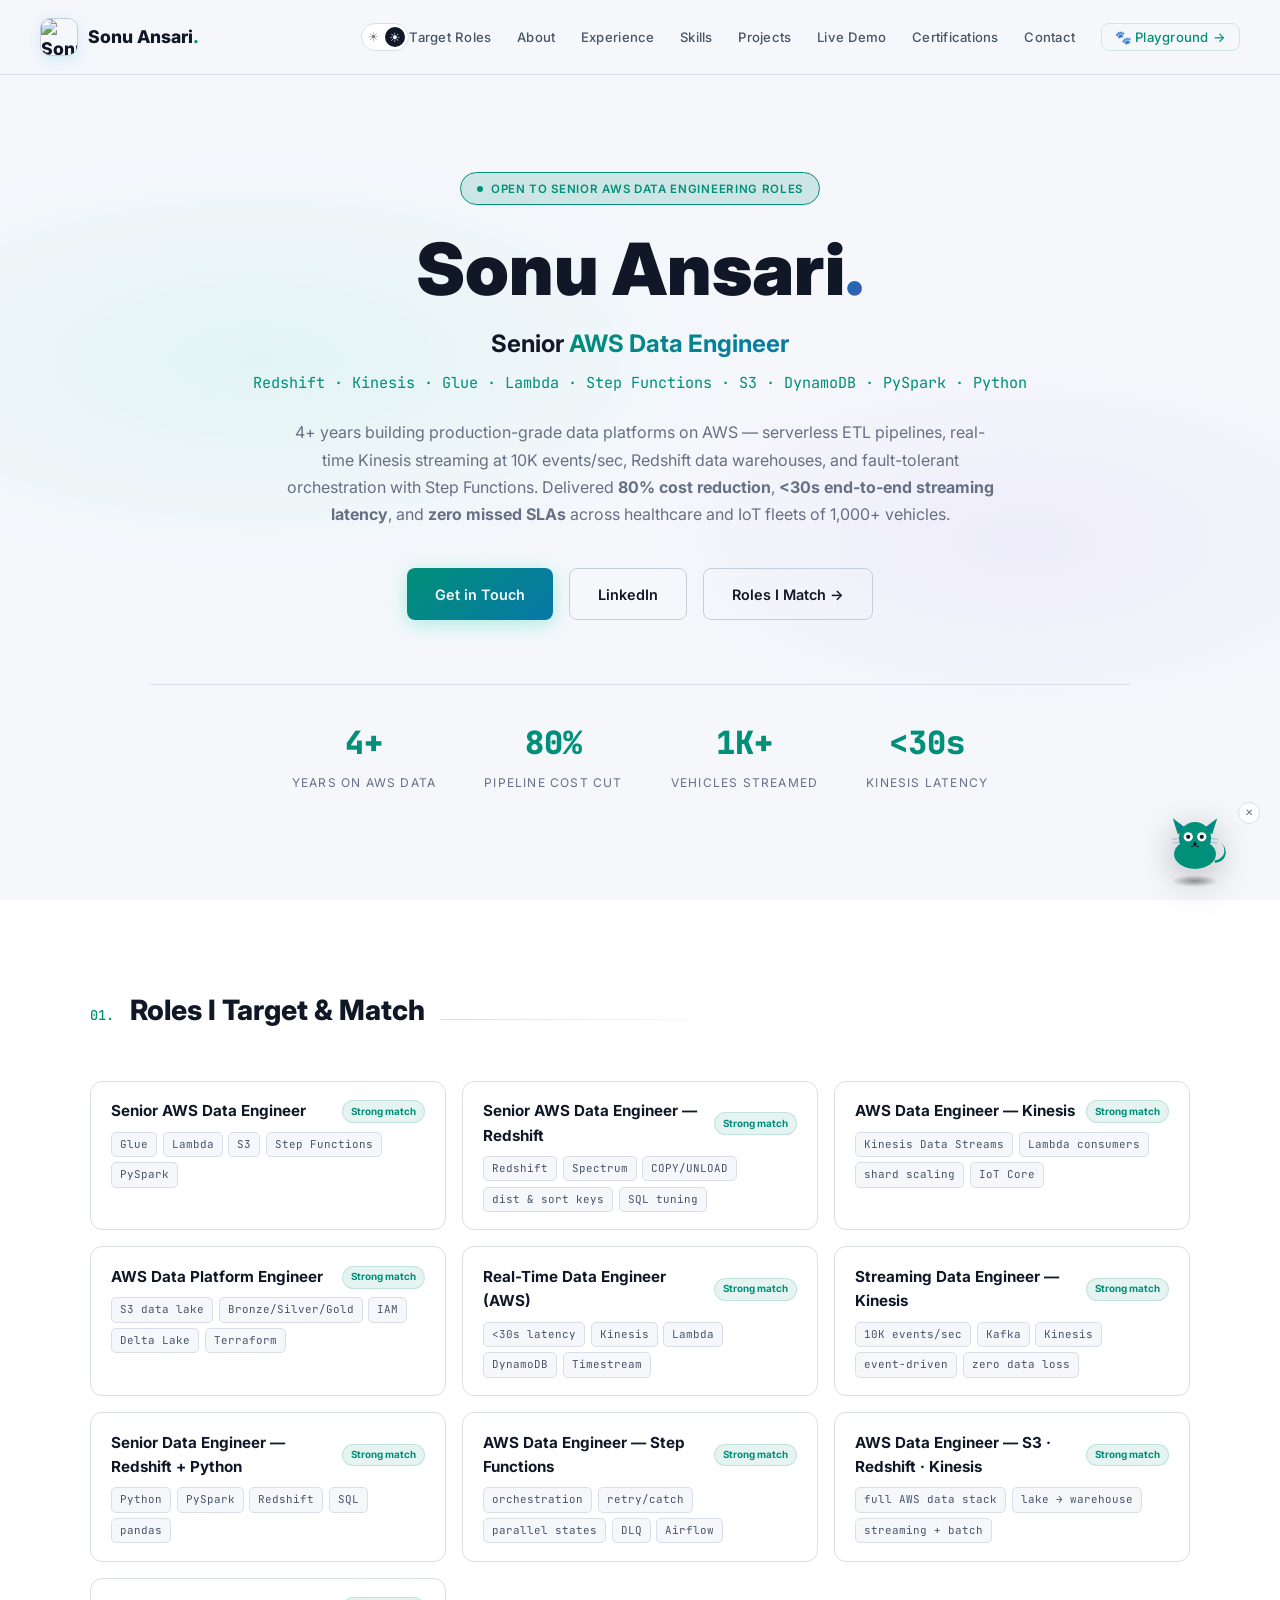
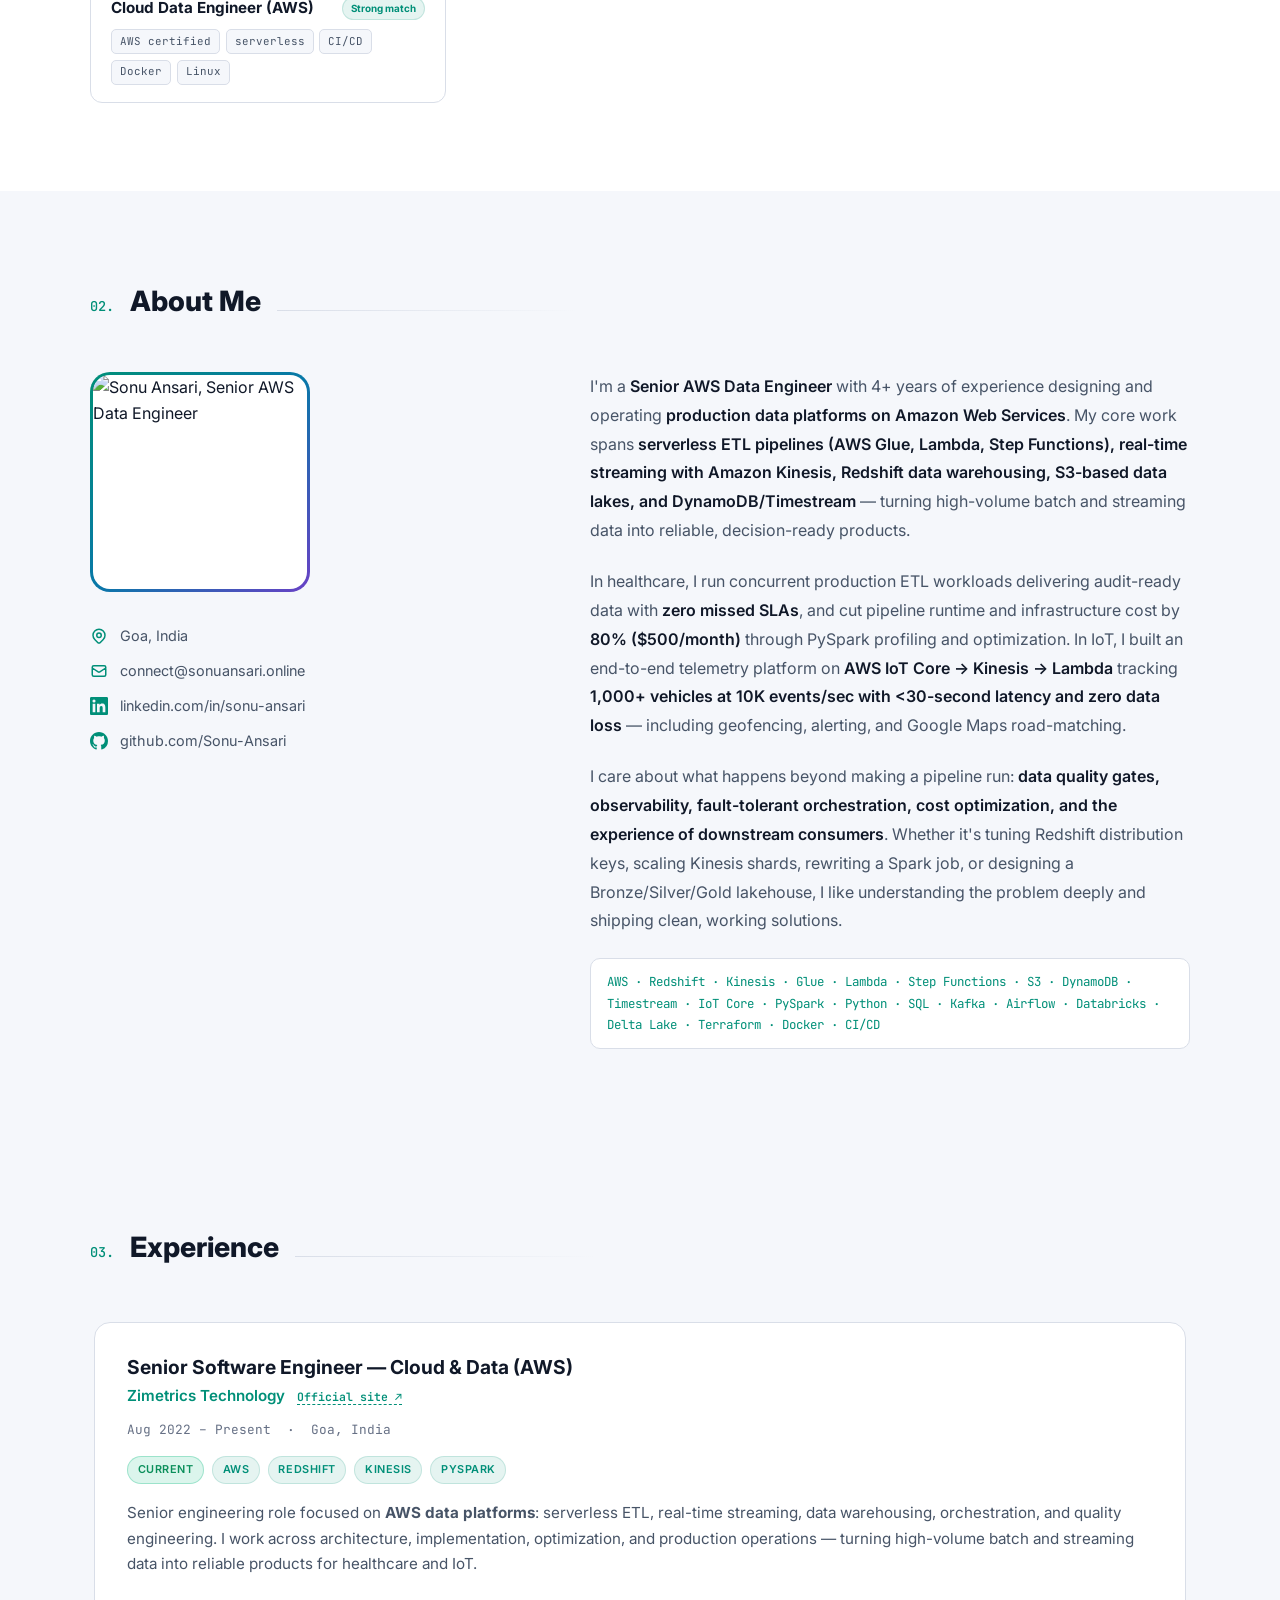
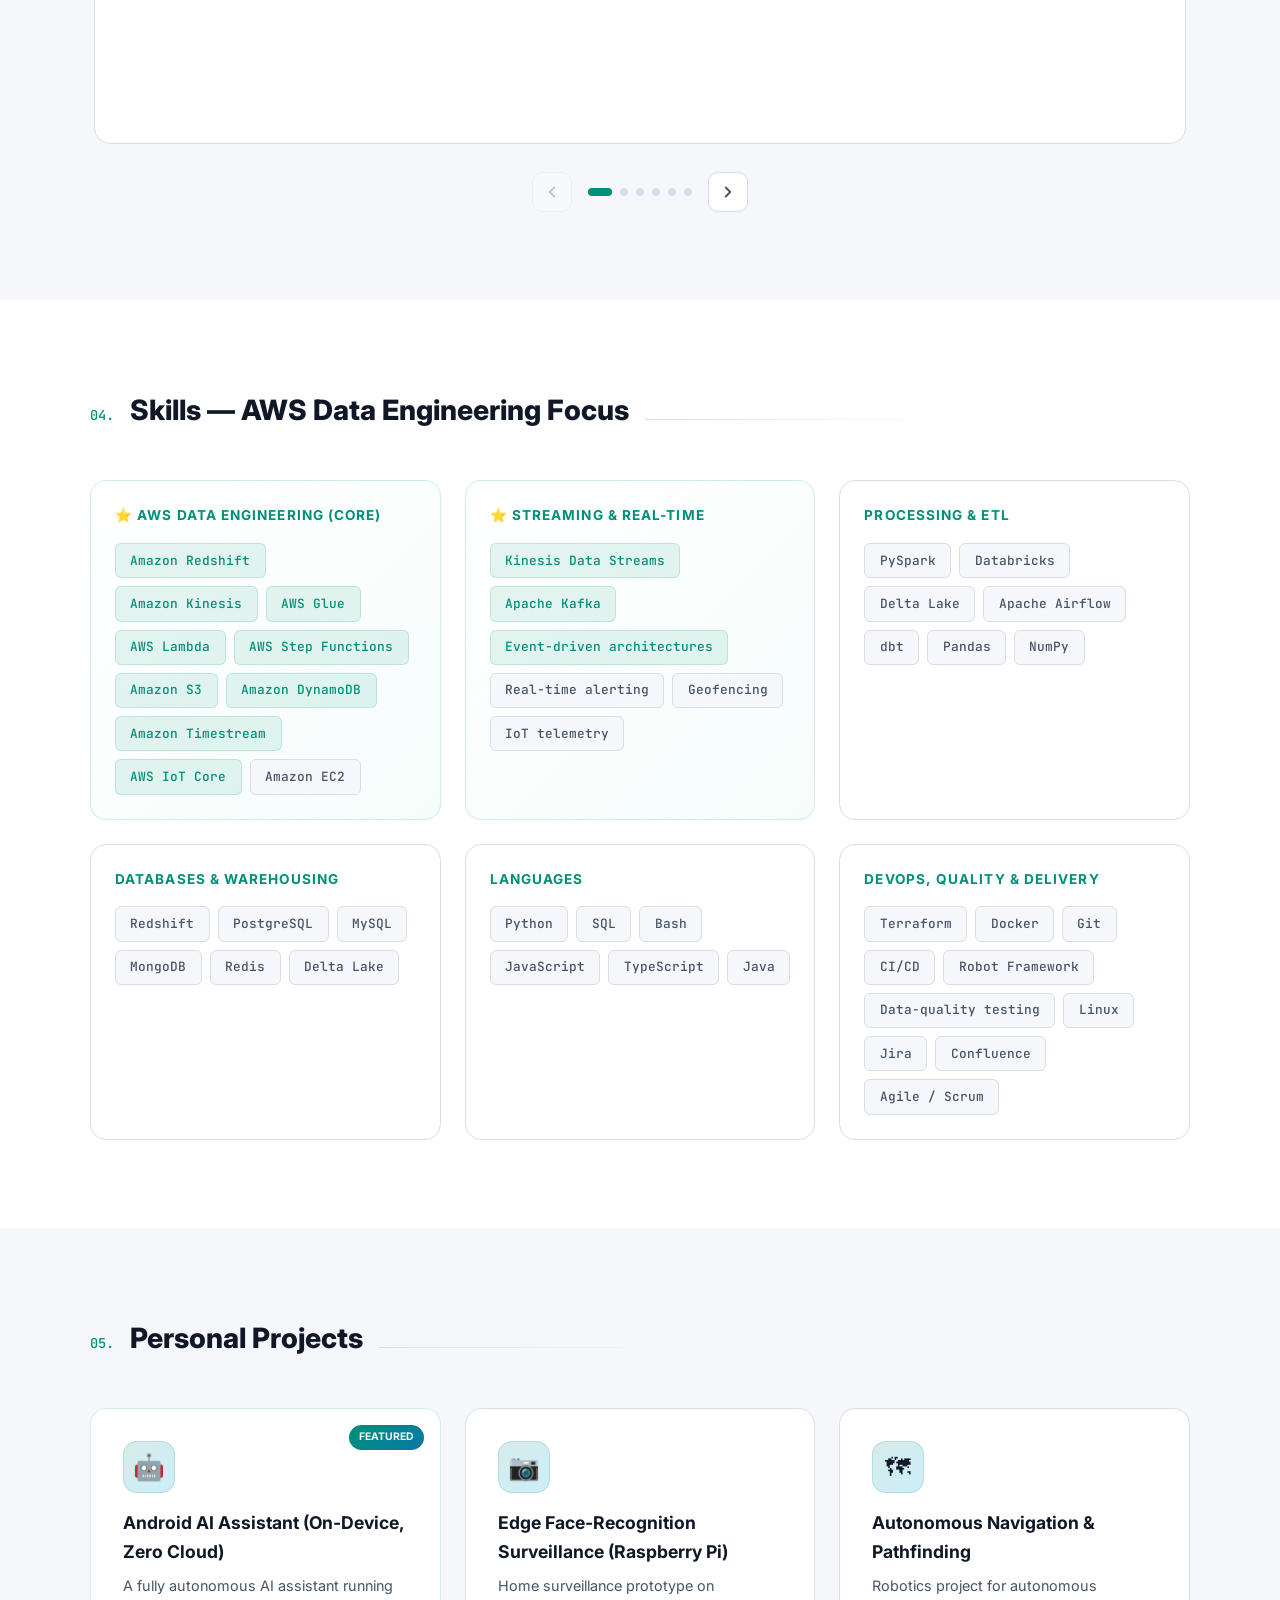
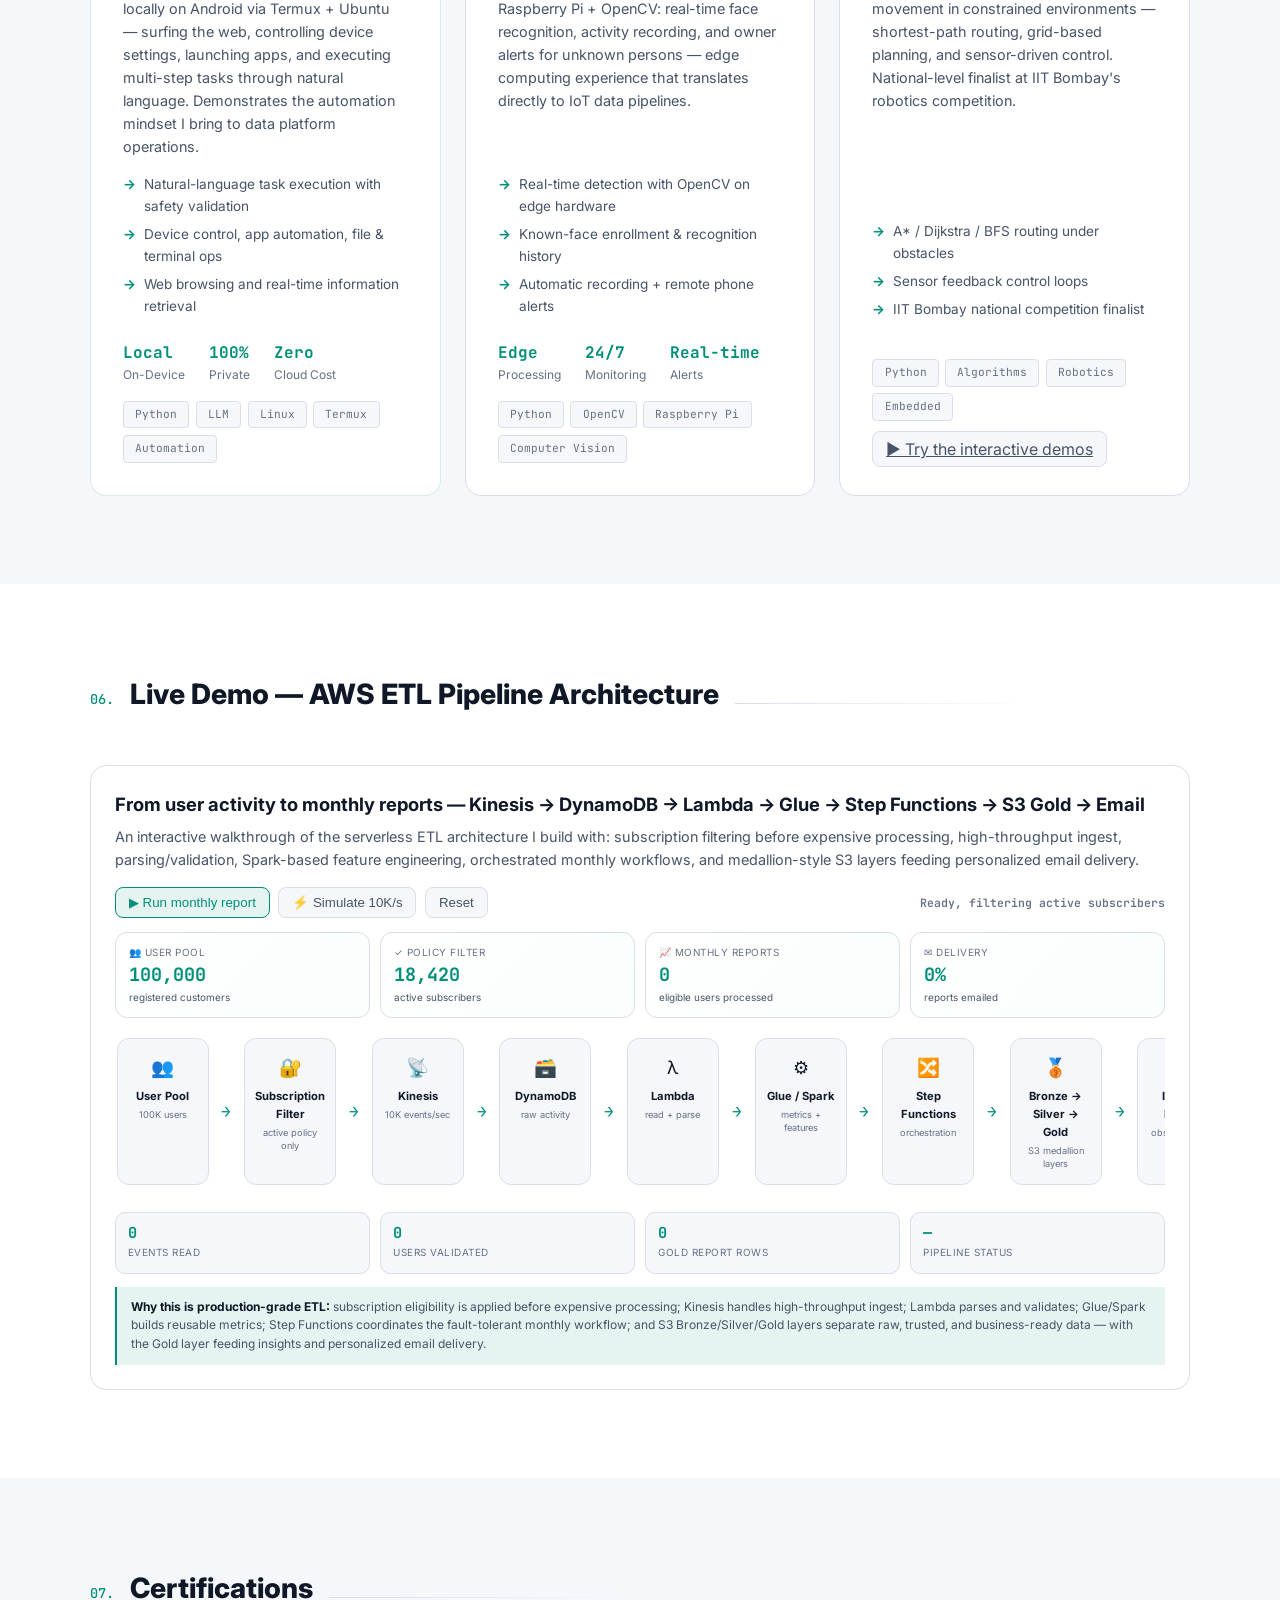
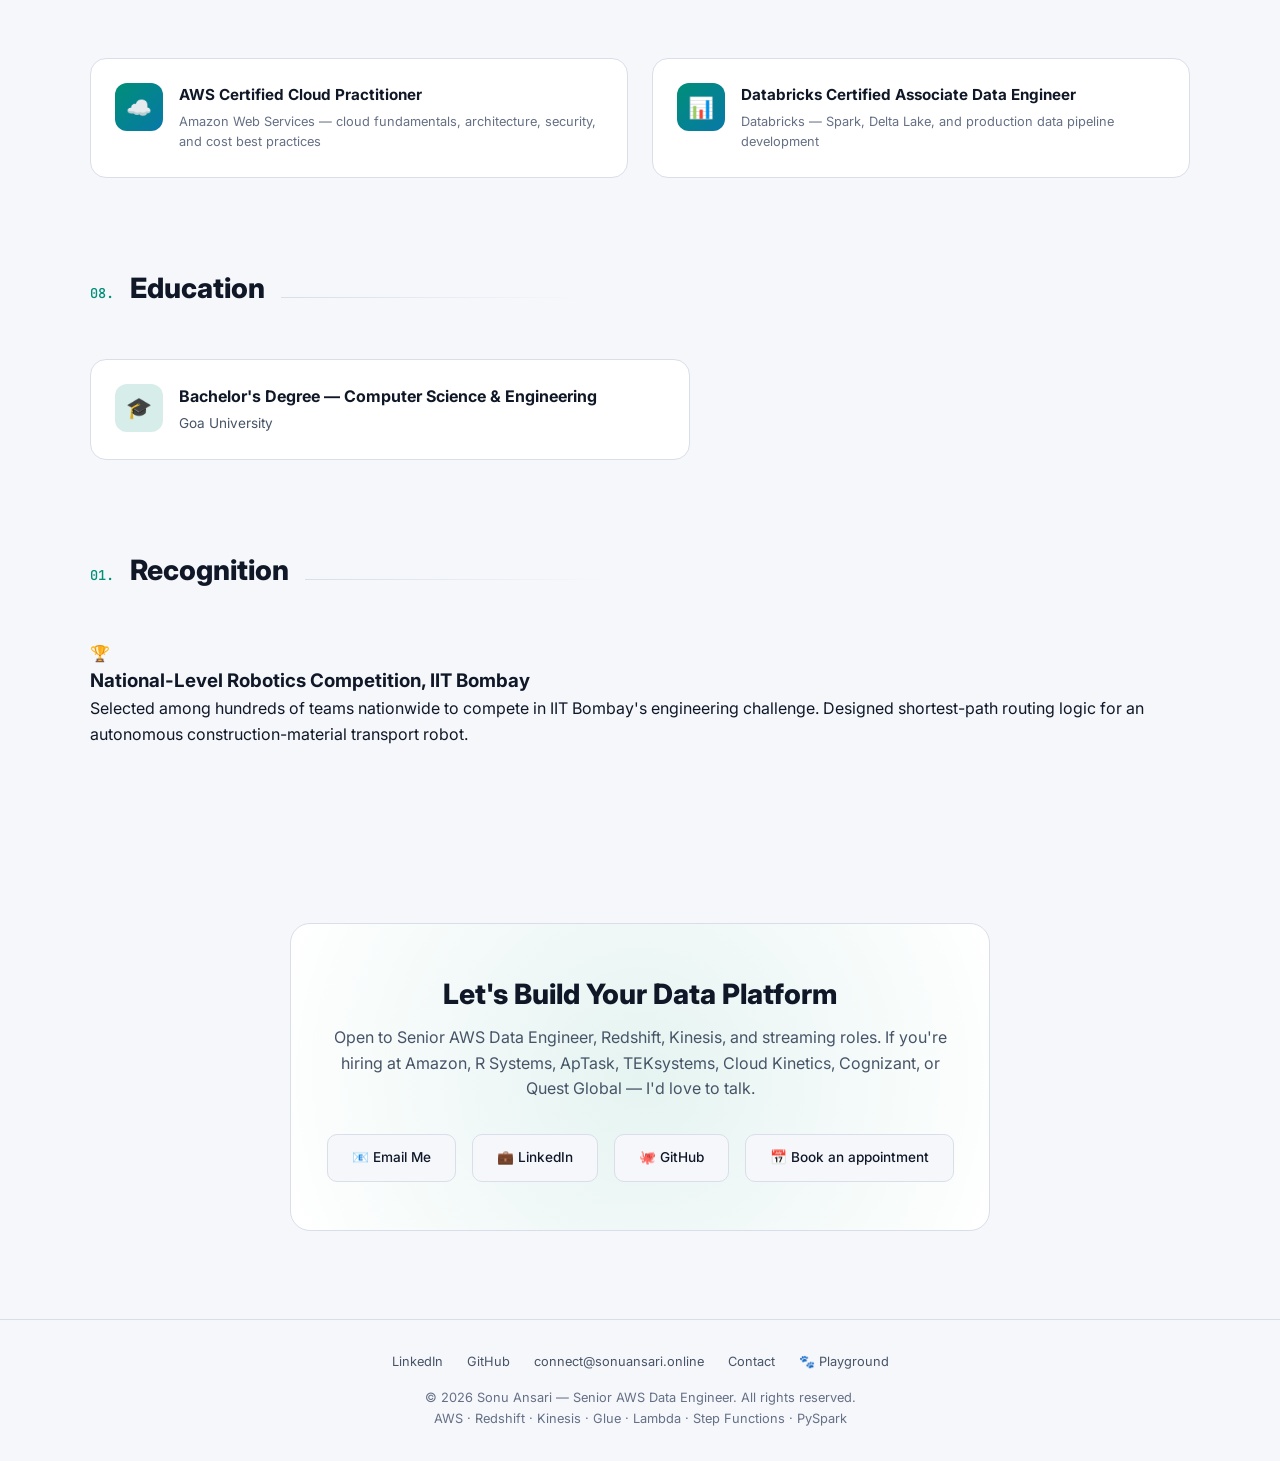
==== commit dc2ba2dc: "Update index.html" ====
--- a/index.html
+++ b/index.html
@@ -2,7 +2,7 @@
 <html lang="en">
 <head>
     <meta charset="UTF-8">
-    <meta name="viewport" content="width=device-width, initial-scale=1">
+    <meta name="viewport" content="width=device-width, initial-scale=1, viewport-fit=cover">
     <title>Sonu Ansari — Senior AWS Data Engineer | Redshift · Kinesis · Glue · Lambda · Step Functions · PySpark</title>
     <meta name="description" content="Senior AWS Data Engineer with 4+ years building production ETL pipelines, real-time Kinesis streaming systems, Redshift data warehouses, and serverless data platforms on AWS. AWS Certified Cloud Practitioner, Databricks Certified.">
     <meta name="keywords" content="Senior AWS Data Engineer, AWS Data Engineer Redshift, AWS Data Engineer Kinesis, AWS Data Platform Engineer, Real Time Data Engineer AWS, Streaming Data Engineer Kinesis, Senior Data Engineer Redshift Python, AWS Data Engineer Step Functions, AWS Data Engineer S3 Redshift Kinesis, Cloud Data Engineer AWS, Sonu Ansari, PySpark, AWS Glue, Lambda, DynamoDB, Amazon Timestream, Data Pipeline, ETL, Streaming, Goa India">
@@ -72,7 +72,8 @@
             } catch (e) {}
         })();
     </script>
-<script>document.documentElement.classList.add("js");setTimeout(function(){if(!window.__siteReady)document.documentElement.classList.add("show-all")},3000);</script>
+<link rel="stylesheet" href="responsive.css">
+    <script>document.documentElement.classList.add("js");setTimeout(function(){if(!window.__siteReady)document.documentElement.classList.add("show-all")},3000);</script>
 </head>
 <body>
 
@@ -563,6 +564,24 @@
         </div>
     </section>
 
+    <!-- ===== RECOGNITION ===== -->
+    <section id="recognition" style="padding-top:0">
+        <div class="section-inner">
+            <div class="section-header reveal">
+                <span class="num">01.</span>
+                <h2>Recognition</h2>
+                <div class="line"></div>
+            </div>
+            <div class="recog-card reveal">
+                <div class="recog-icon">🏆</div>
+                <div class="recog-info">
+                    <h3>National-Level Robotics Competition, IIT Bombay</h3>
+                    <p>Selected among hundreds of teams nationwide to compete in IIT Bombay's engineering challenge. Designed shortest-path routing logic for an autonomous construction-material transport robot.</p>
+                </div>
+            </div>
+        </div>
+    </section>
+
     <!-- ===== CONTACT ===== -->
     <section id="contact">
         <div class="section-inner">
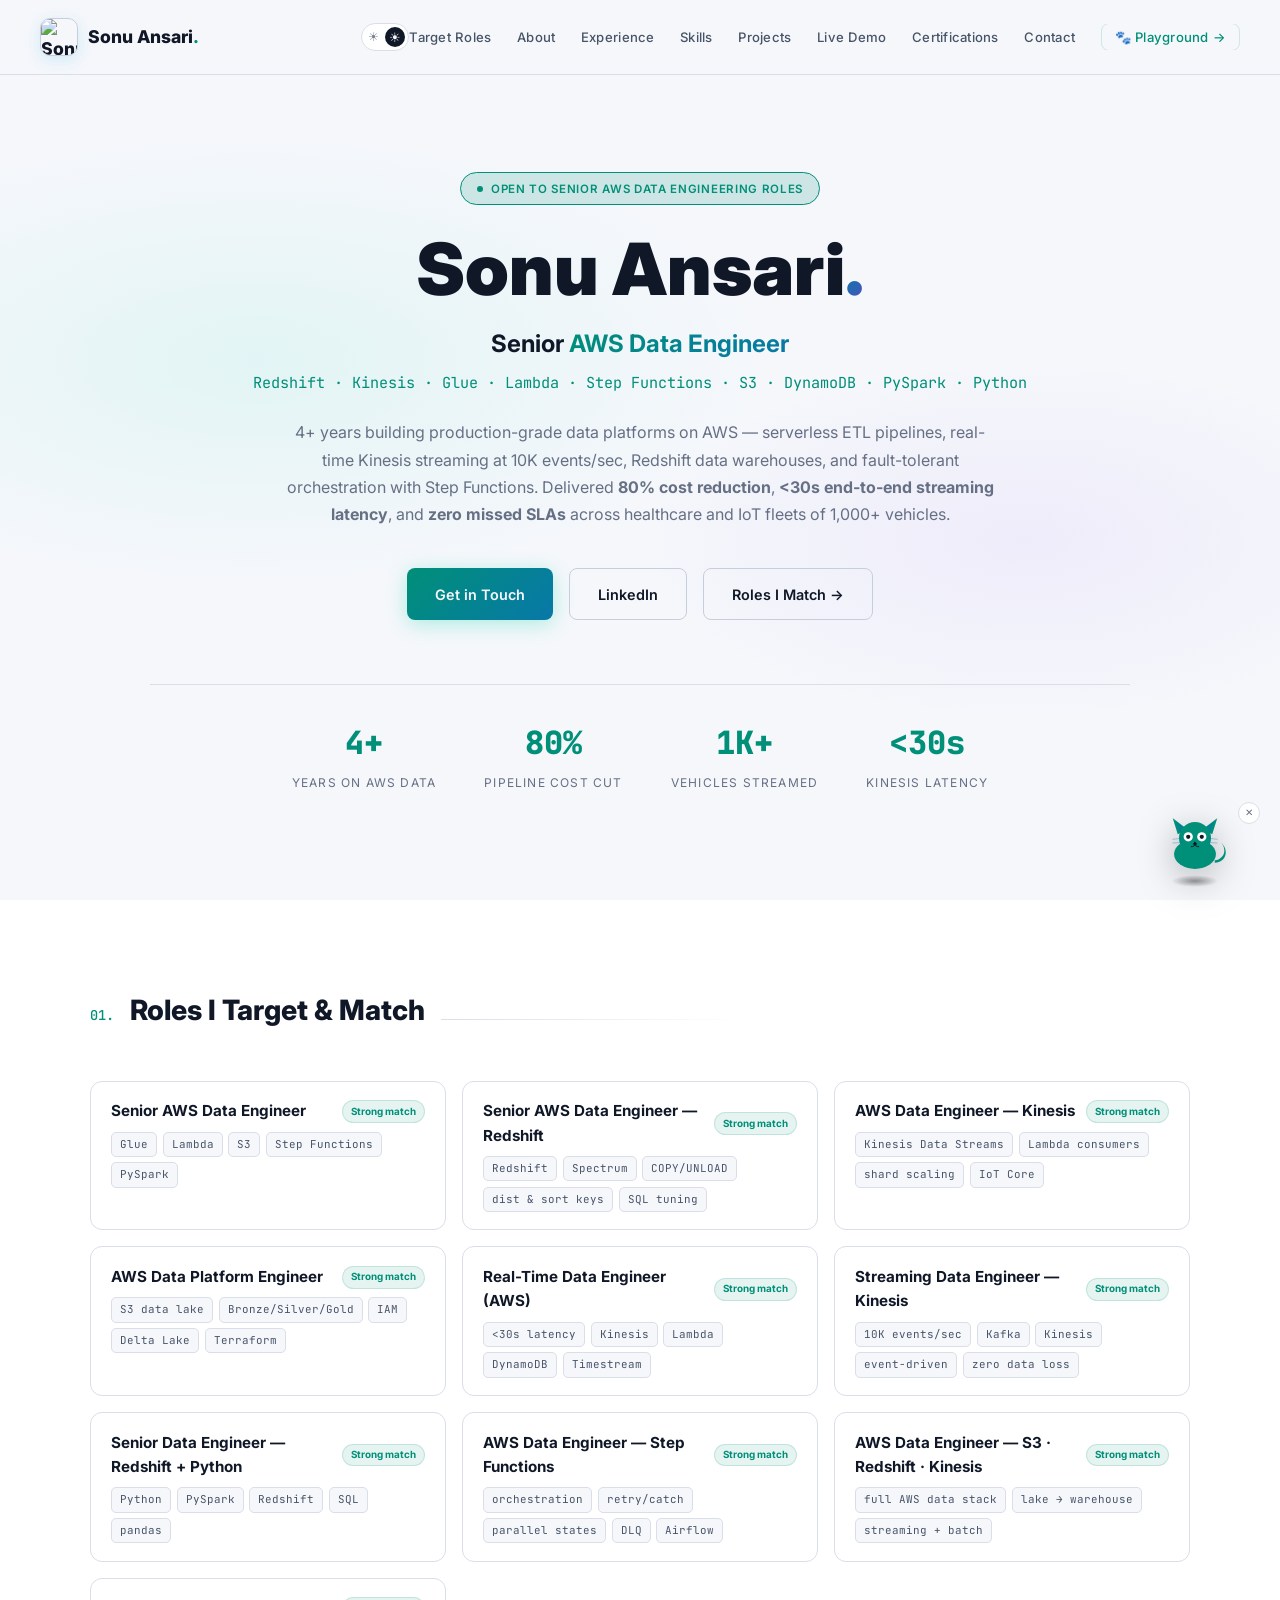
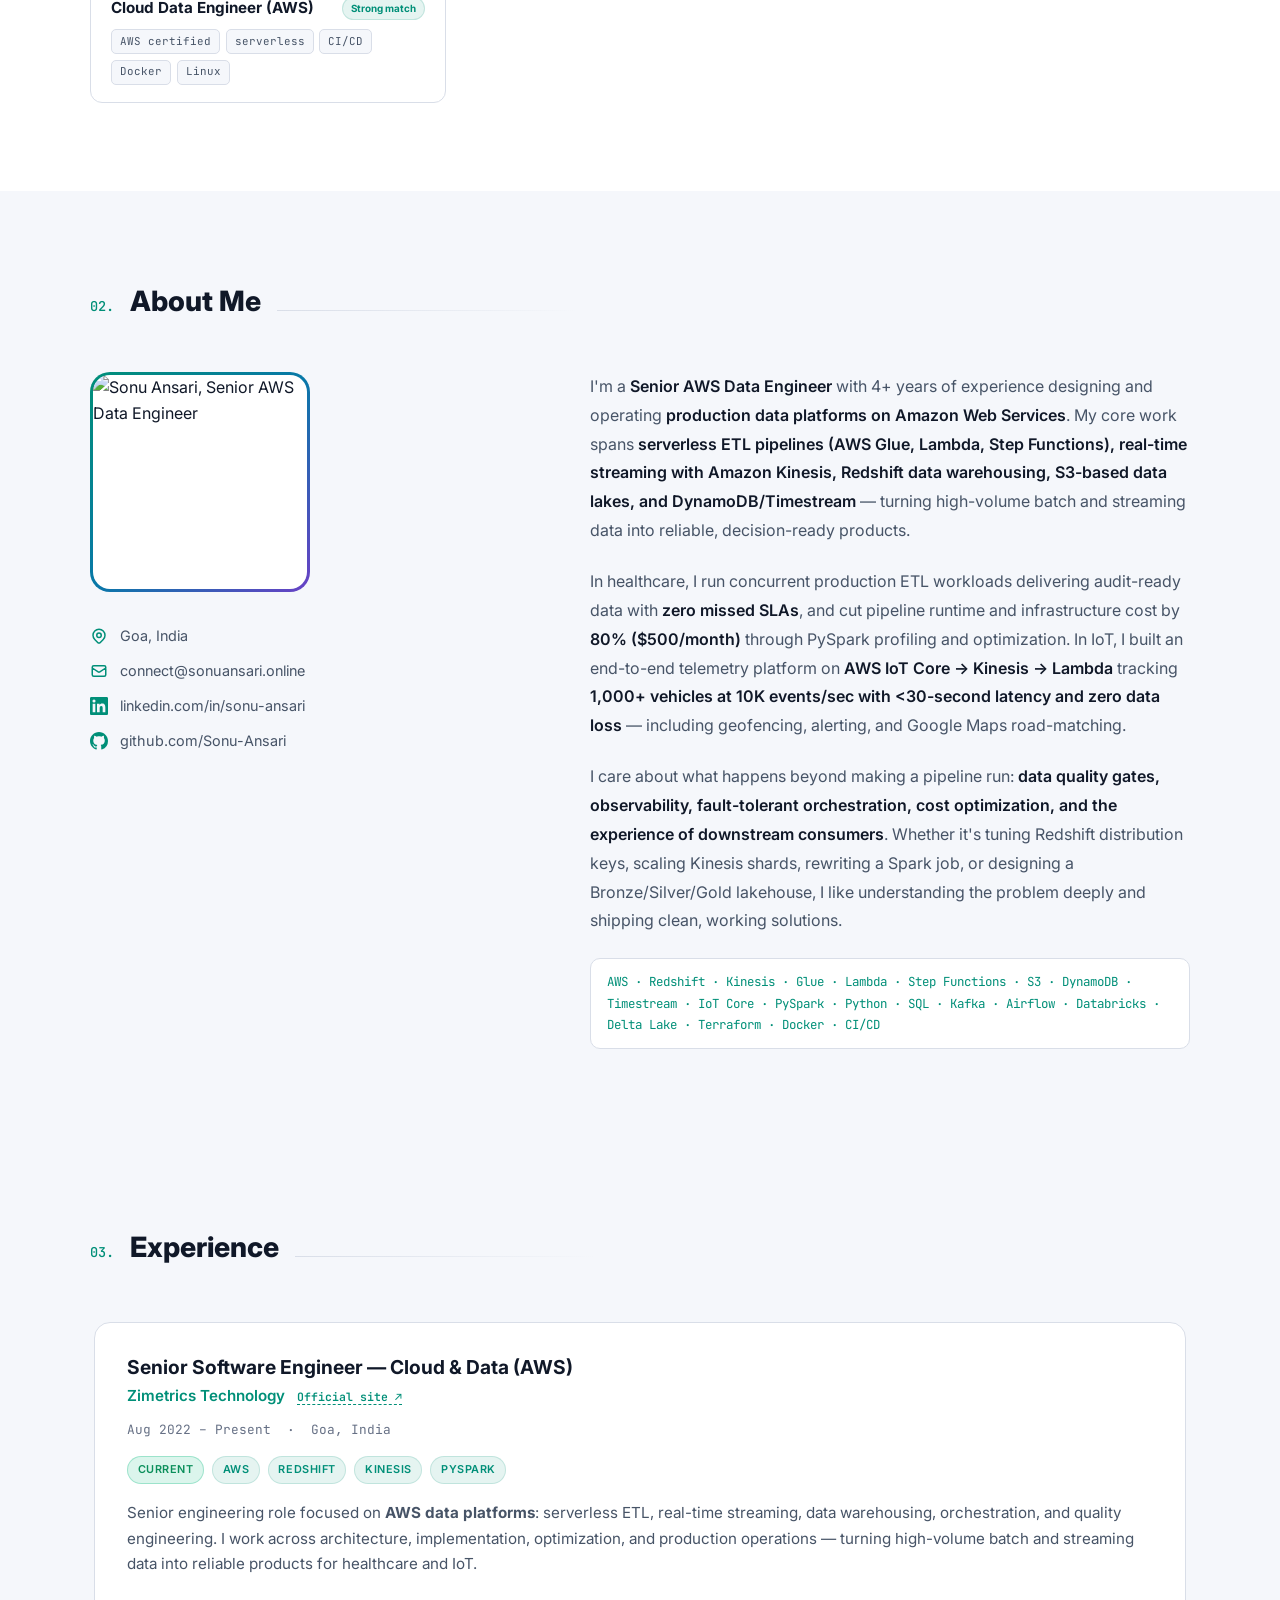
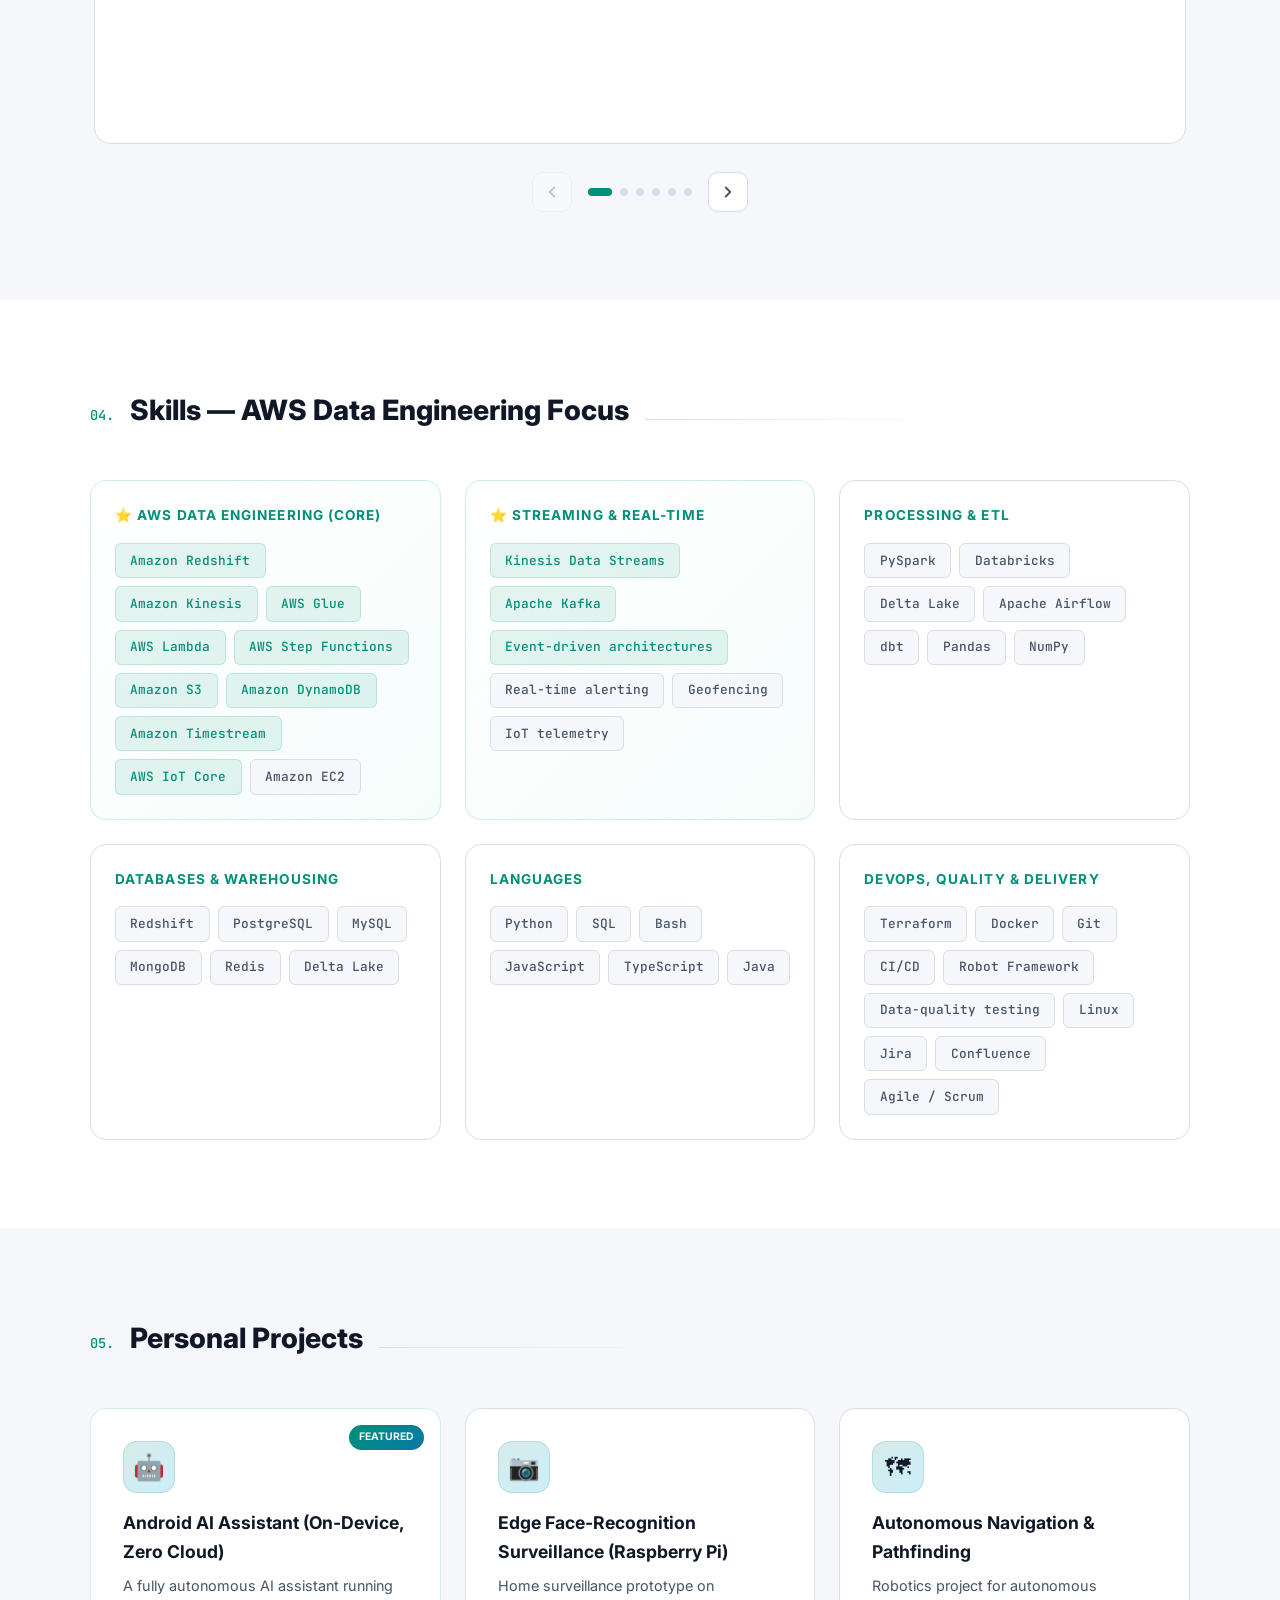
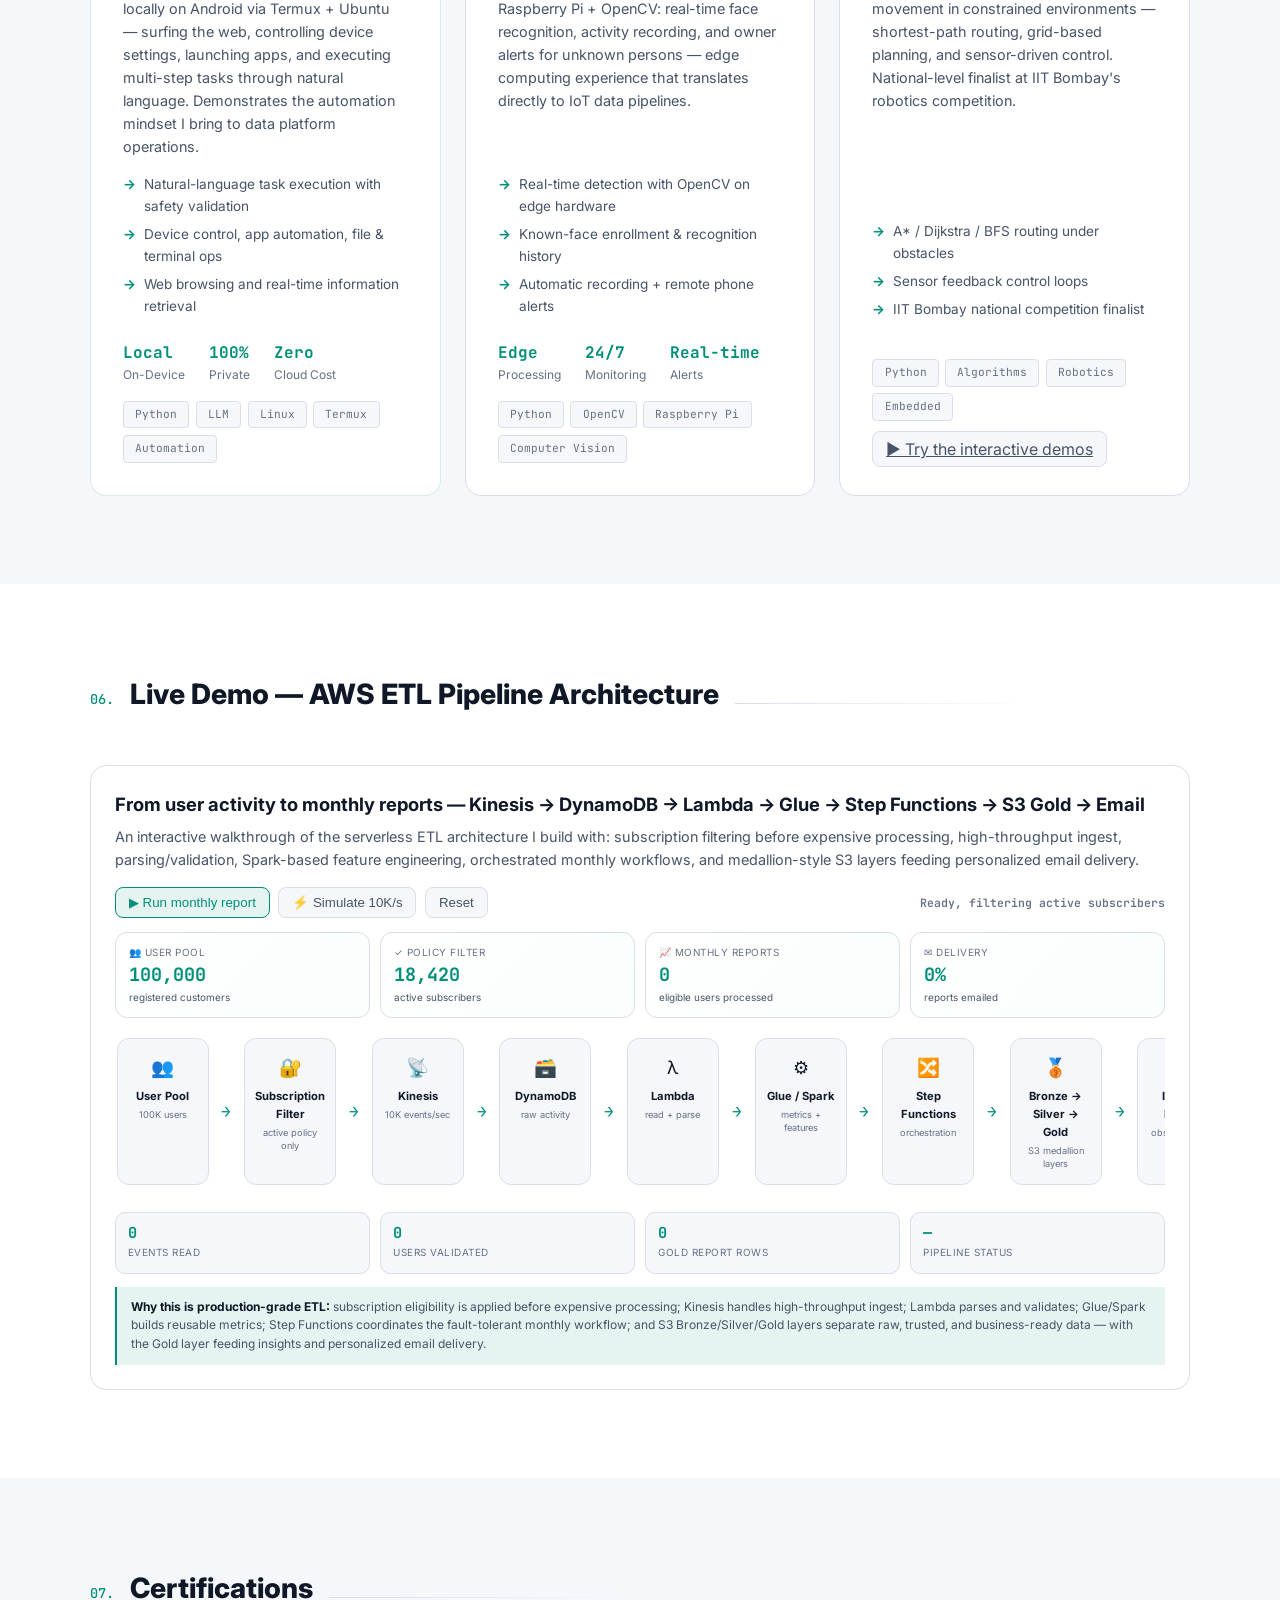
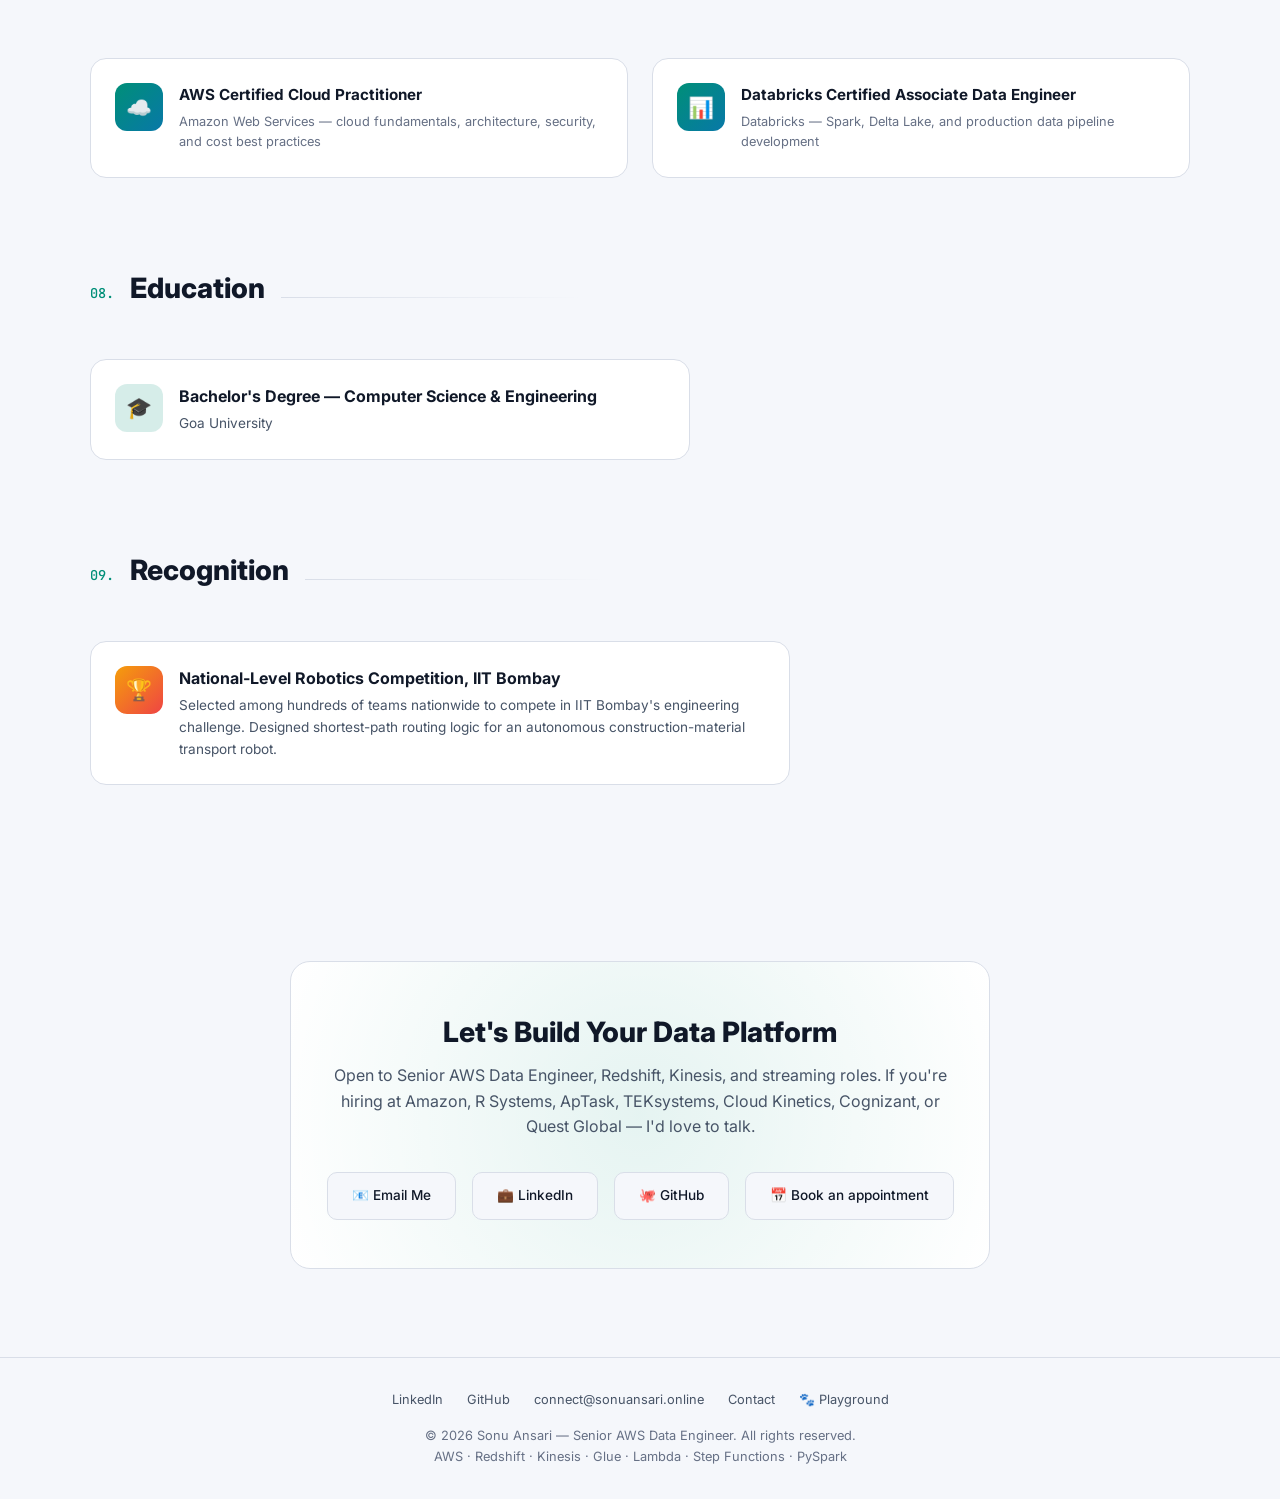
==== commit 83ecb710: "Update index.html" ====
--- a/index.html
+++ b/index.html
@@ -568,7 +568,7 @@
     <section id="recognition" style="padding-top:0">
         <div class="section-inner">
             <div class="section-header reveal">
-                <span class="num">01.</span>
+                <span class="num">09.</span>
                 <h2>Recognition</h2>
                 <div class="line"></div>
             </div>
--- a/style.css
+++ b/style.css
@@ -356,3 +356,8 @@
     .etl-arrow { display: none; }
     .etl-node { min-width: 0; flex: 1 1 calc(50% - .25rem); }
 }
+/* ===== RECOGNITION ===== */
+.recog-card { background: var(--bg-card); border: 1px solid var(--border); border-radius: 16px; padding: 1.5rem; max-width: 700px; display: flex; gap: 1rem; align-items: flex-start; }
+.recog-icon { width: 48px; height: 48px; border-radius: 12px; background: linear-gradient(135deg, #f59e0b, #ef4444); display: flex; align-items: center; justify-content: center; font-size: 1.3rem; flex-shrink: 0; }
+.recog-info h3 { font-size: 1rem; font-weight: 700; color: var(--text); margin-bottom: .25rem; }
+.recog-info p { font-size: .85rem; color: var(--text-muted); line-height: 1.6; }
--- a/responsive.css
+++ b/responsive.css
@@ -0,0 +1,97 @@
+/* Cross-device layer: phones (Android/iOS), tablets, laptops, large screens.
+   Loaded LAST on both pages so it wins over style.css and extras.html's inline styles. */
+
+html { -webkit-text-size-adjust: 100%; text-size-adjust: 100%; }
+button, a, .demo-btn, .shape-btn { touch-action: manipulation; }
+h1, h2, h3, h4 { overflow-wrap: break-word; }
+
+/* ---- Safari / older browsers ---- */
+nav { -webkit-backdrop-filter: blur(20px) saturate(1.2); }
+.hero-grid-bg { -webkit-mask-image: radial-gradient(ellipse 70% 60% at 50% 50%, black 30%, transparent 70%); }
+@supports not (background: color-mix(in srgb, red, blue)) {
+    nav, nav.scrolled { background: var(--bg); }
+    .nav-links { background: var(--bg-elevated); }
+    .cat-chat-head { background: var(--bg-card); }
+}
+
+/* ---- Notches / home indicator (iPhone, Android cutouts) ---- */
+nav { padding-top: calc(1rem + env(safe-area-inset-top, 0px)); padding-left: max(2rem, env(safe-area-inset-left, 0px)); padding-right: max(2rem, env(safe-area-inset-right, 0px)); }
+section { padding-left: max(2rem, env(safe-area-inset-left, 0px)); padding-right: max(2rem, env(safe-area-inset-right, 0px)); }
+footer { padding-bottom: calc(2rem + env(safe-area-inset-bottom, 0px)); padding-left: max(2rem, env(safe-area-inset-left, 0px)); padding-right: max(2rem, env(safe-area-inset-right, 0px)); }
+.hero { padding-top: calc(8rem + env(safe-area-inset-top, 0px)); }
+.cat-companion, .cat-restore-btn { right: max(1.25rem, env(safe-area-inset-right, 0px)); bottom: max(1.25rem, env(safe-area-inset-bottom, 0px)); }
+.scroll-top { right: max(1.25rem, env(safe-area-inset-right, 0px)); bottom: calc(7.5rem + env(safe-area-inset-bottom, 0px)); }
+.cat-chat { right: max(1.25rem, env(safe-area-inset-right, 0px)); bottom: calc(6.6rem + env(safe-area-inset-bottom, 0px)); max-height: min(520px, calc(100dvh - 9rem)); }
+
+/* ---- Grids that could overflow narrow phones ---- */
+.roles-grid { grid-template-columns: repeat(auto-fit, minmax(min(300px, 100%), 1fr)); }
+.project-grid { grid-template-columns: repeat(auto-fit, minmax(min(340px, 100%), 1fr)); }
+.skills-grid, .cert-grid { grid-template-columns: repeat(auto-fit, minmax(min(280px, 100%), 1fr)); }
+.showcase-grid { grid-template-columns: repeat(auto-fit, minmax(min(320px, 100%), 1fr)); }
+
+/* ---- Swipe + scroll ---- */
+.exp-track { touch-action: pan-y; }
+.nav-links { max-height: calc(100dvh - 5.5rem); overflow-y: auto; overscroll-behavior: contain; }
+.hero { min-height: 100vh; min-height: 100dvh; }
+
+/* ---- Large screens ---- */
+@media (min-width: 1500px) {
+    .section-inner { max-width: 1240px; }
+    .nav-inner { max-width: 1360px; }
+}
+
+/* ---- Tablets ---- */
+@media (max-width: 900px) {
+    .etl-cohort, .etl-stats { grid-template-columns: repeat(2, 1fr); }
+    .lf-dashboard, .mapmatch-layout { grid-template-columns: 1fr; }
+    .about-grid { gap: 2.5rem; }
+}
+
+/* ---- Phones ---- */
+@media (max-width: 760px) {
+    nav { padding-left: max(1rem, env(safe-area-inset-left, 0px)); padding-right: max(1rem, env(safe-area-inset-right, 0px)); }
+    section, footer { padding-left: max(1rem, env(safe-area-inset-left, 0px)); padding-right: max(1rem, env(safe-area-inset-right, 0px)); }
+    .hero { padding-top: calc(6.5rem + env(safe-area-inset-top, 0px)); }
+    .stats-bar { display: grid; grid-template-columns: repeat(2, 1fr); gap: 1.25rem .75rem; margin-top: 2.5rem; }
+    .section-header h2 { font-size: 1.4rem; }
+    .section-header .line { flex-basis: 100%; max-width: none; }
+    .hero-badge { text-align: center; line-height: 1.4; }
+    .hero-cta .btn { width: 100%; justify-content: center; }
+    .recog-card, .edu-card { flex-direction: column; }
+    .exp-slide-ach-detail code { word-break: break-word; }
+}
+@media (max-width: 700px) {
+    .cat-companion, .cat-restore-btn { right: max(.75rem, env(safe-area-inset-right, 0px)); bottom: max(.85rem, env(safe-area-inset-bottom, 0px)); }
+    .scroll-top { right: max(.75rem, env(safe-area-inset-right, 0px)); bottom: calc(5.75rem + env(safe-area-inset-bottom, 0px)); }
+    .cat-chat { right: max(.75rem, env(safe-area-inset-right, 0px)); bottom: calc(5.4rem + env(safe-area-inset-bottom, 0px)); max-height: min(520px, calc(100dvh - 7.5rem)); }
+}
+
+/* ---- Short landscape phones ---- */
+@media (max-height: 520px) and (orientation: landscape) {
+    .hero { min-height: auto; padding-top: calc(5.5rem + env(safe-area-inset-top, 0px)); padding-bottom: 2.5rem; }
+    .cat-chat { max-height: calc(100dvh - 5.5rem); }
+}
+
+/* ---- Touch devices: bigger tap targets, no sticky hover ---- */
+@media (pointer: coarse) {
+    .mobile-menu-btn, .exp-slide-nav-btn { width: 44px; height: 44px; }
+    .theme-toggle { width: 56px; height: 34px; }
+    .theme-toggle-thumb { width: 26px; height: 26px; top: 3px; left: 3px; }
+    html[data-theme="light"] .theme-toggle-thumb { transform: translateX(22px); }
+    .nav-links a { min-height: 44px; display: flex; align-items: center; }
+    .demo-btn, .shape-btn { min-height: 40px; padding: .55rem .9rem; }
+    .contact-link, .btn { min-height: 44px; }
+    .exp-slide-dot { position: relative; }
+    .exp-slide-dot::after { content: ''; position: absolute; inset: -18px -3px; }
+    .cat-hide-btn { position: relative; }
+    .cat-hide-btn::after { content: ''; position: absolute; inset: -12px; }
+    .cat-chat-close { width: 40px; height: 40px; }
+    .cat-chat-chips button { padding: .5rem .8rem; }
+    .cat-chat-form button { width: 46px; }
+    .cat-chat-form input { padding: .7rem .8rem; }
+}
+@media (hover: none) {
+    .project-card:hover, .skill-category:hover, .role-card:hover, .cert-card:hover,
+    .exp-slide-metric:hover, .blog-card:hover, .btn-primary:hover { transform: none; }
+    .role-card:hover, .cert-card:hover { border-color: var(--border); }
+}
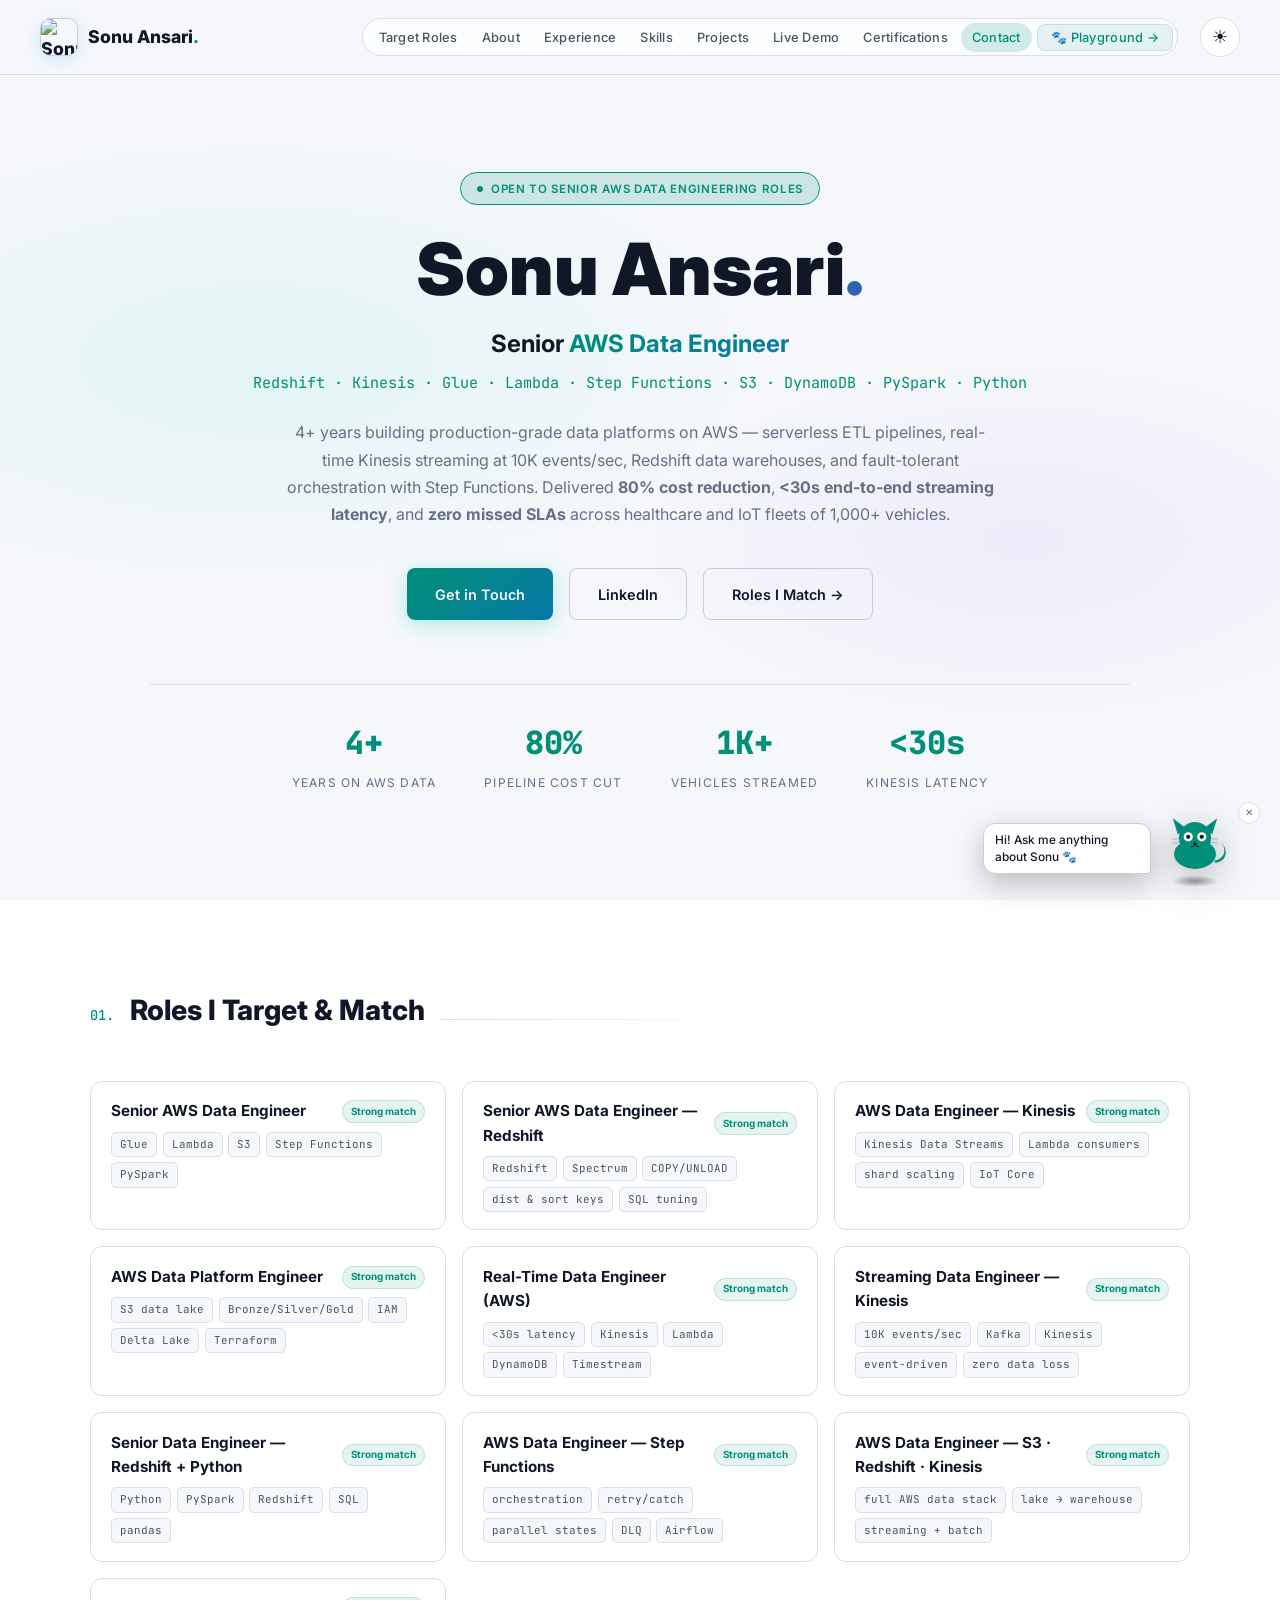
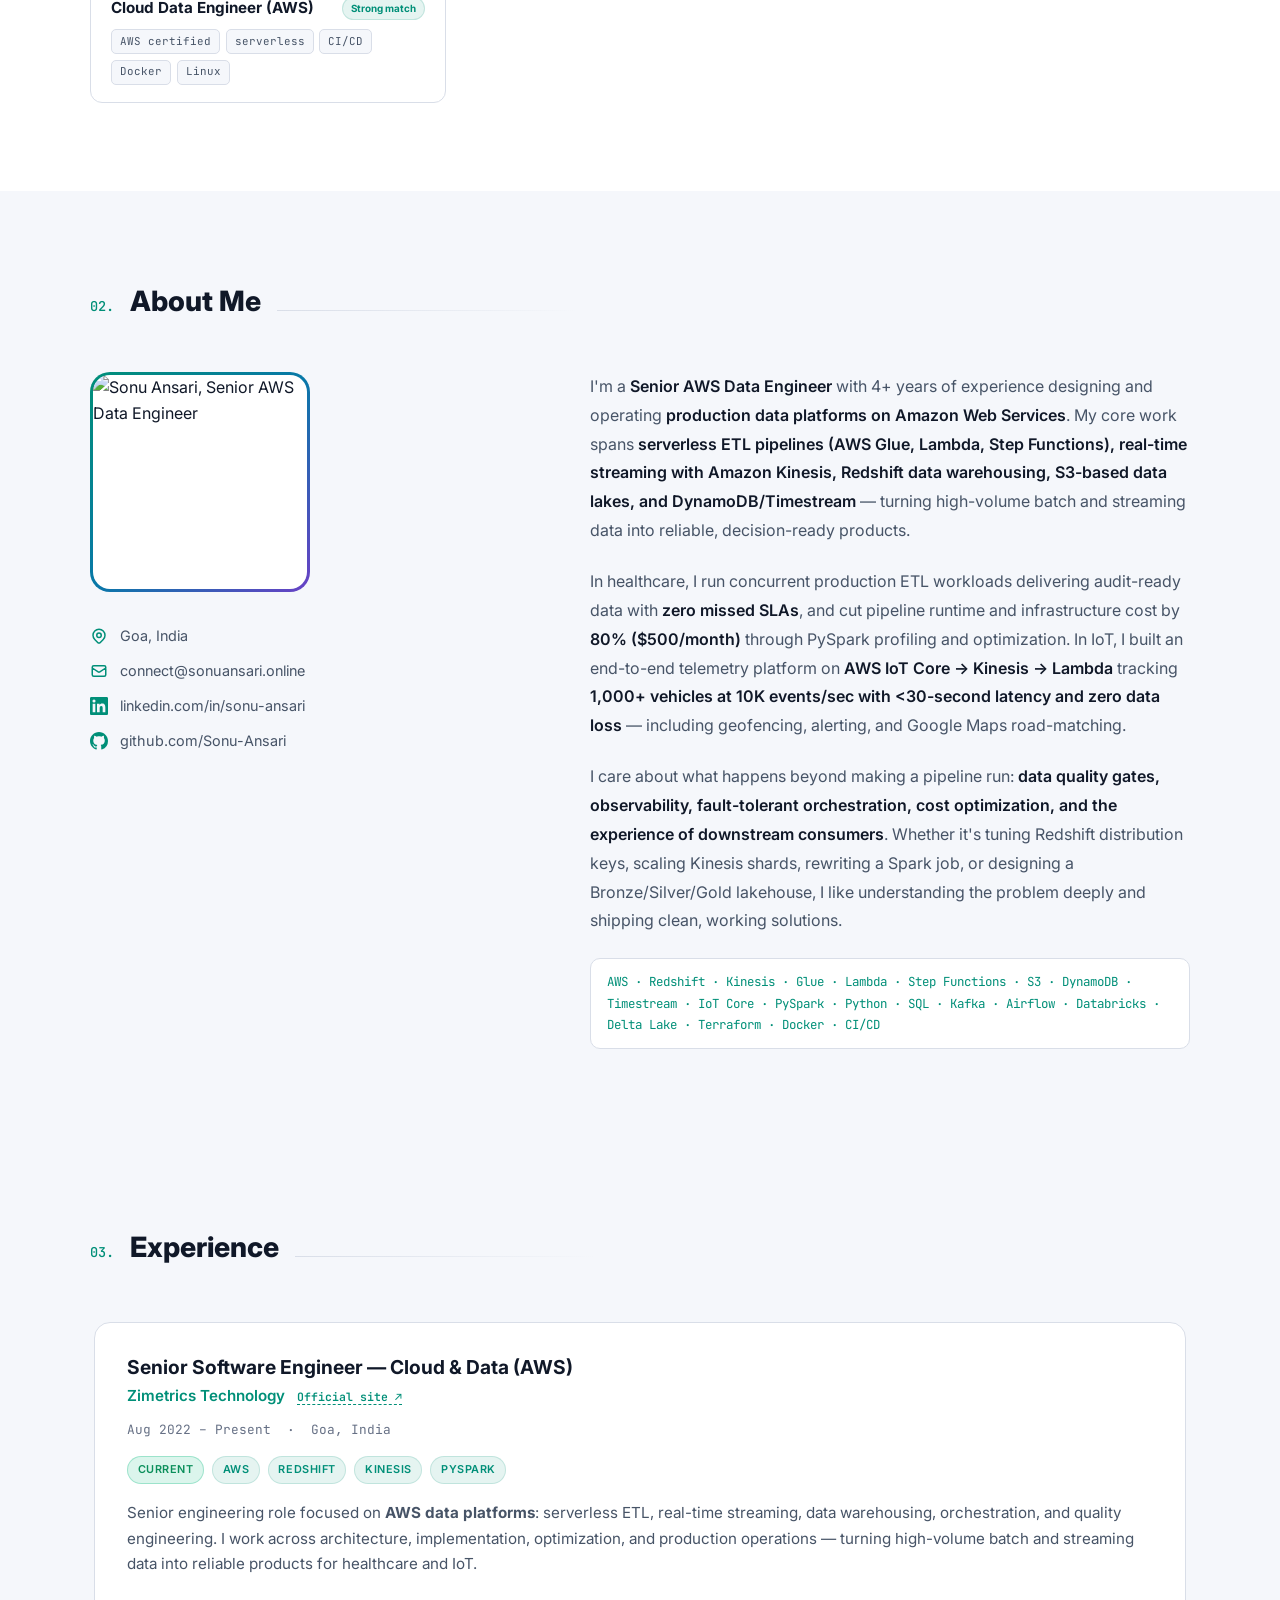
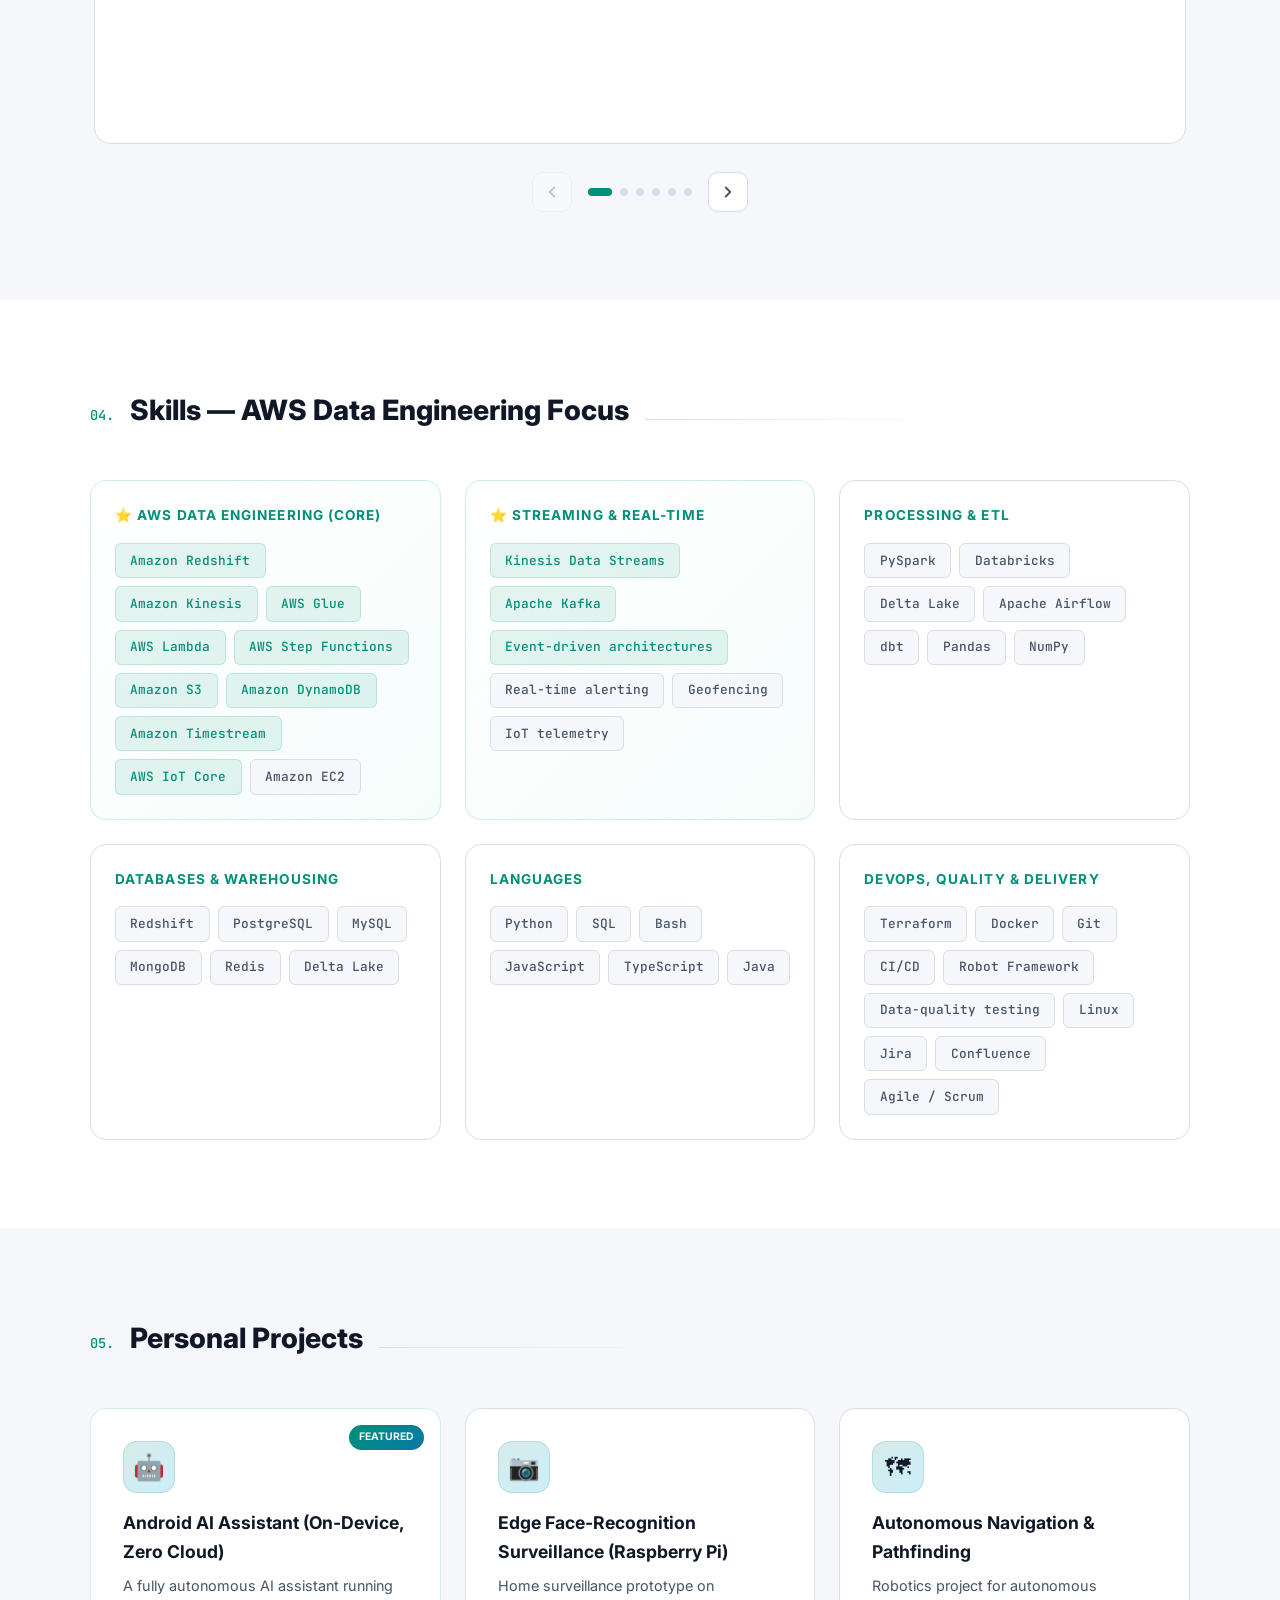
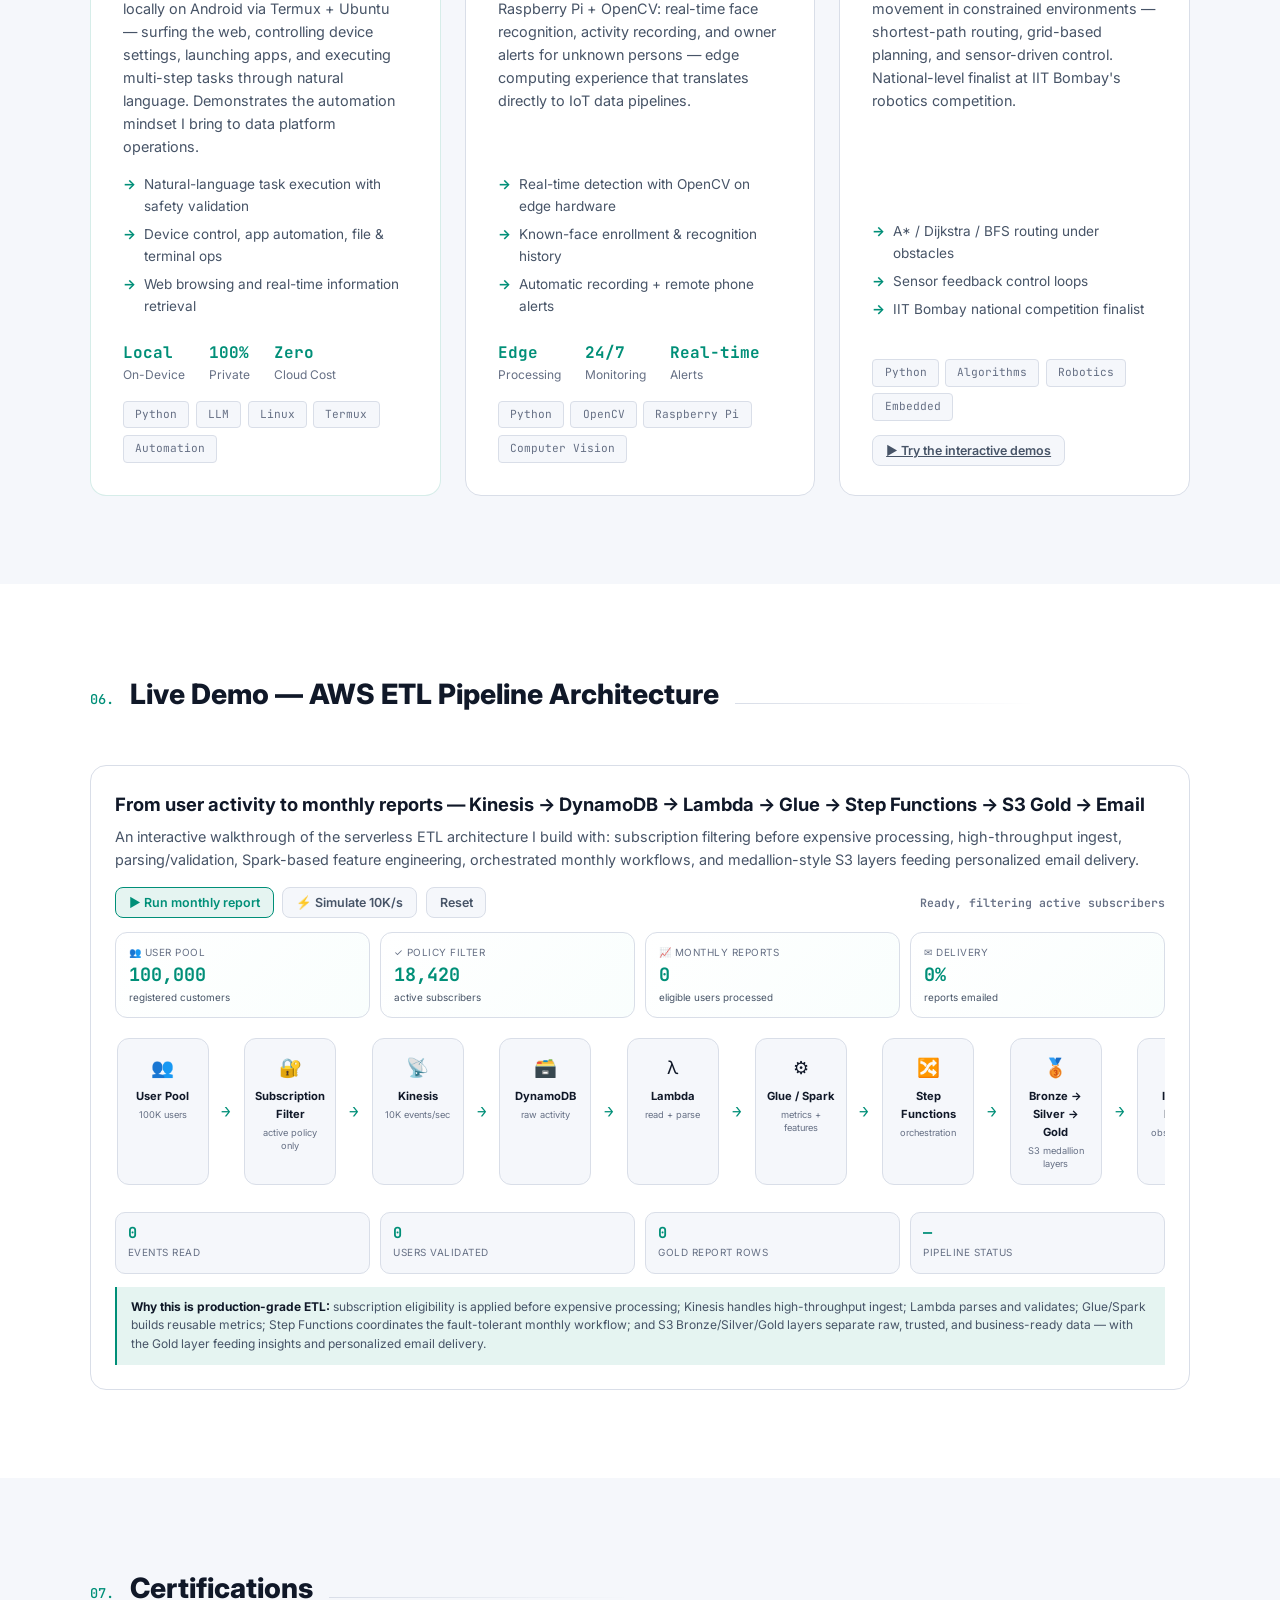
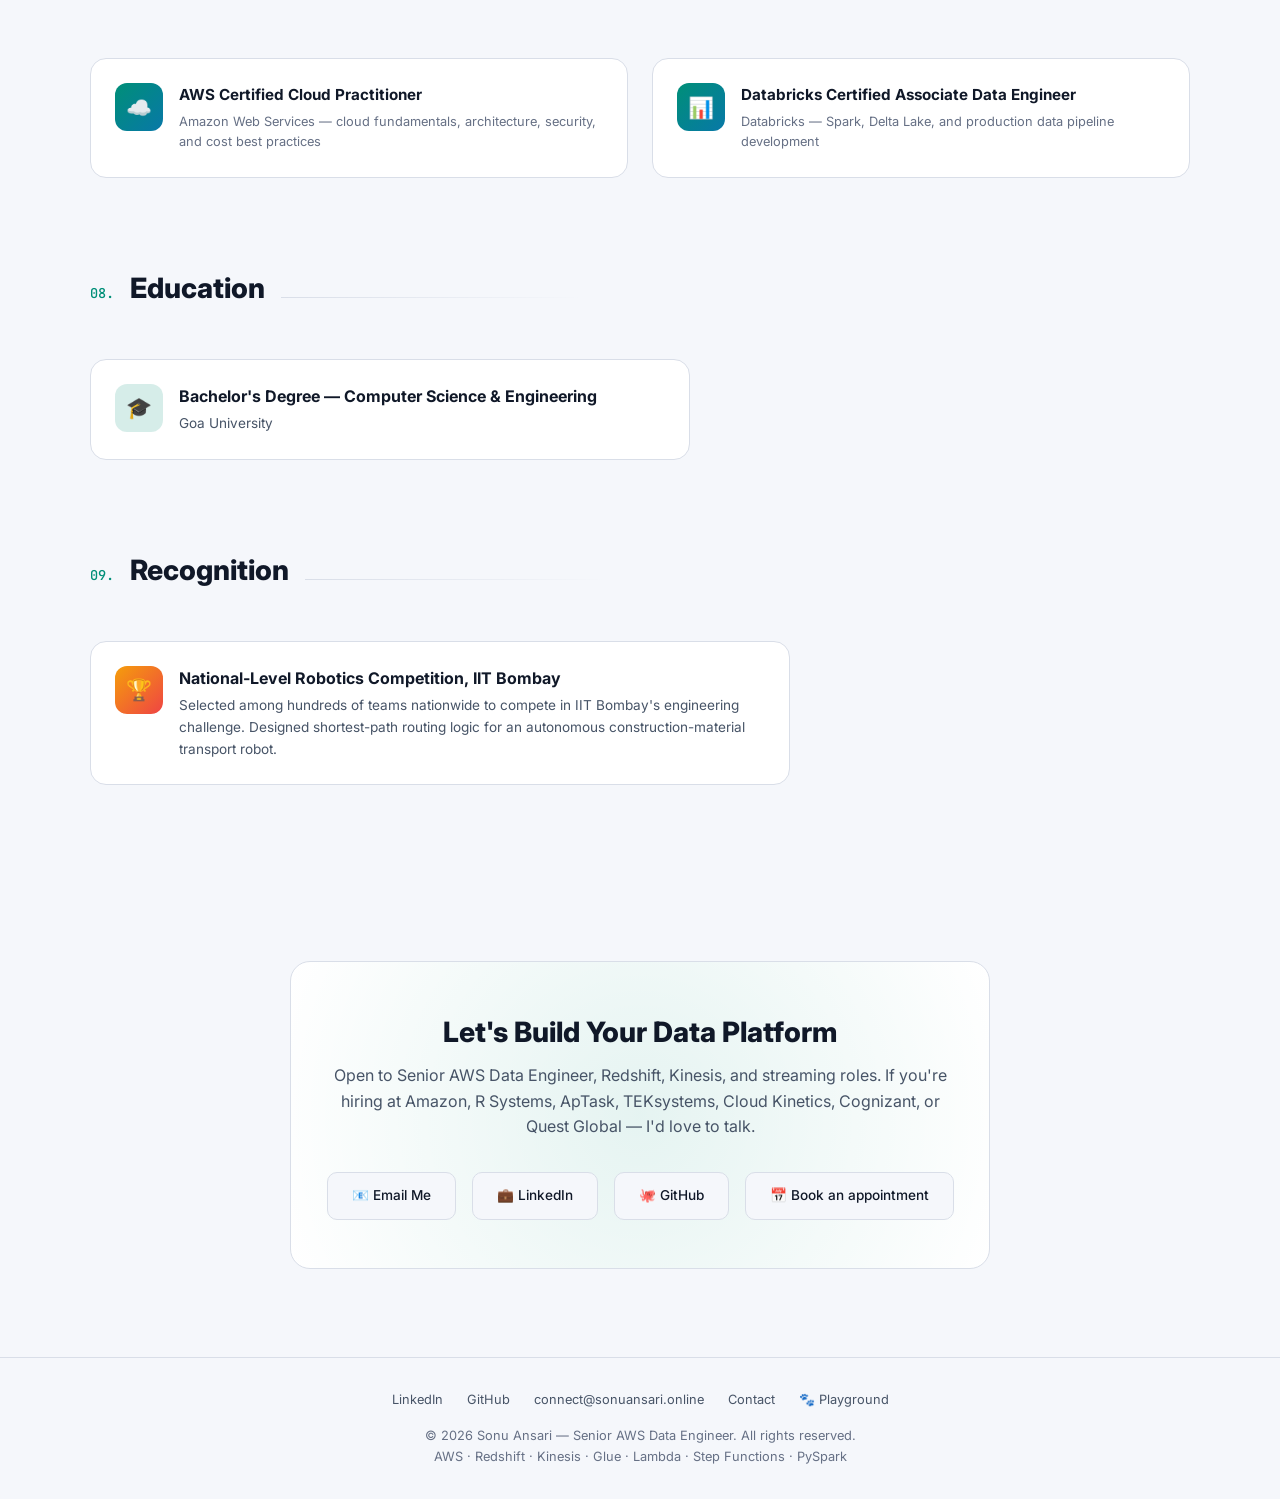
==== commit 19b544a0: "Update index.html" ====
--- a/index.html
+++ b/index.html
@@ -25,8 +25,8 @@
     <link rel="preconnect" href="https://fonts.googleapis.com">
     <link rel="preconnect" href="https://fonts.gstatic.com" crossorigin>
     <link href="https://fonts.googleapis.com/css2?family=Inter:wght@300;400;500;600;700;800;900&family=JetBrains+Mono:wght@400;500;600&display=swap" rel="stylesheet">
-    <link rel="stylesheet" href="style.css">
-    <link rel="stylesheet" href="cat.css">
+    <link rel="stylesheet" href="style.css?v=20261009">
+    <link rel="stylesheet" href="cat.css?v=20261009">
 
     <!-- JSON-LD: Person -->
     <script type="application/ld+json">
@@ -72,7 +72,7 @@
             } catch (e) {}
         })();
     </script>
-<link rel="stylesheet" href="responsive.css">
+<link rel="stylesheet" href="responsive.css?v=20261009">
     <script>document.documentElement.classList.add("js");setTimeout(function(){if(!window.__siteReady)document.documentElement.classList.add("show-all")},3000);</script>
 </head>
 <body>
@@ -104,7 +104,7 @@
                 <li><a href="#demo">Live Demo</a></li>
                 <li><a href="#certifications">Certifications</a></li>
                 <li><a href="#contact">Contact</a></li>
-                <li><a href="extras.html" class="nav-extras">🐾 Playground →</a></li>
+                <li><a href="/playground" class="nav-extras">🐾 Playground →</a></li>
             </ul>
         </div>
     </nav>
@@ -464,7 +464,7 @@
                         <span class="project-tag">Python</span><span class="project-tag">Algorithms</span><span class="project-tag">Robotics</span><span class="project-tag">Embedded</span>
                     </div>
                     <div class="project-links" style="margin-top:1rem">
-                        <a href="extras.html" class="demo-btn">▶ Try the interactive demos</a>
+                        <a href="/playground" class="demo-btn">▶ Try the interactive demos</a>
                     </div>
                 </div>
             </div>
@@ -605,13 +605,13 @@
             <a href="https://github.com/Sonu-Ansari-Dev" target="_blank" rel="noopener noreferrer">GitHub</a>
             <a href="#" class="obf-link" data-obf="email" rel="nofollow">Email</a>
             <a href="#contact">Contact</a>
-            <a href="extras.html">🐾 Playground</a>
+            <a href="/playground">🐾 Playground</a>
         </div>
         <p>© <span id="year"></span> Sonu Ansari — Senior AWS Data Engineer. All rights reserved.</p>
         <p>AWS · Redshift · Kinesis · Glue · Lambda · Step Functions · PySpark</p>
     </footer>
 
-    <script src="main.js"></script>
-    <script src="cat.js" defer></script>
+    <script src="main.js?v=20261009"></script>
+    <script src="cat.js?v=20261009" defer></script>
 </body>
 </html>
--- a/responsive.css
+++ b/responsive.css
@@ -95,3 +95,43 @@
     .exp-slide-metric:hover, .blog-card:hover, .btn-primary:hover { transform: none; }
     .role-card:hover, .cert-card:hover { border-color: var(--border); }
 }
+
+/* ---- Editor-style toolbar: options left, status + Run right ---- */
+.demo-btn, .shape-btn { font-family: inherit; font-size: .78rem; font-weight: 600; }
+.path-toolbar { justify-content: space-between; gap: .75rem; }
+.path-toolbar .tb-left { display: flex; flex-wrap: wrap; align-items: center; gap: .55rem; }
+.path-toolbar .tb-right { display: flex; align-items: center; gap: .9rem; margin-left: auto; }
+.path-toolbar .demo-readout { margin-left: 0; }
+.run-btn { display: inline-flex; align-items: center; justify-content: center; gap: .4rem; min-width: 92px; padding: .6rem 1.15rem; border: none; border-radius: 8px; background: linear-gradient(135deg, var(--g1), var(--g2)); color: var(--bg); font-family: inherit; font-size: .82rem; font-weight: 700; cursor: pointer; box-shadow: 0 4px 16px rgba(0,212,170,.25); transition: transform .2s ease, box-shadow .2s ease, background .2s ease; }
+.run-btn:hover { transform: translateY(-1px); box-shadow: 0 6px 20px rgba(0,212,170,.35); }
+.run-btn.running { background: #ef4444; color: #fff; box-shadow: 0 4px 16px rgba(239,68,68,.3); }
+.run-btn:focus-visible { outline: 2px solid var(--accent); outline-offset: 2px; }
+@media (max-width: 760px) {
+    .path-toolbar .tb-right { width: 100%; justify-content: space-between; }
+    .path-toolbar .demo-readout { width: auto; flex: 1; min-width: 0; }
+}
+
+/* ================= Navigation v2: pill links + round theme button ================= */
+/* Theme toggle becomes a round sun/moon icon button (no cramped switch) */
+.theme-toggle { width: 40px !important; height: 40px !important; border-radius: 50% !important; overflow: visible; }
+.theme-toggle-track { display: none !important; }
+.theme-toggle-thumb { position: static !important; width: 100% !important; height: 100% !important; transform: none !important; background: transparent !important; color: var(--text) !important; font-size: 1.1rem; border-radius: 50%; display: grid; place-items: center; }
+.theme-toggle:hover .theme-toggle-thumb { transform: rotate(25deg) scale(1.12) !important; color: var(--accent) !important; }
+@media (pointer: coarse) { .theme-toggle { width: 44px !important; height: 44px !important; } }
+
+/* Active section highlight (also used inside the mobile dropdown) */
+.nav-links a.active { color: var(--accent); background: var(--accent-glow); }
+
+/* Desktop: logo left, floating pill of links, theme button far right */
+@media (min-width: 1181px) {
+    .nav-inner { gap: 1rem; }
+    .nav-logo { order: 1; }
+    .nav-links { order: 2; margin-left: auto; gap: .1rem; padding: .3rem; background: var(--bg-card); background: color-mix(in srgb, var(--bg-card) 70%, transparent); border: 1px solid var(--border); border-radius: 999px; }
+    .nav-actions { order: 3; margin-left: .35rem; }
+    .nav-links a { padding: .42rem .7rem; border-radius: 999px; font-size: .8rem; transition: color .2s, background .2s; }
+    .nav-links a::after { display: none; }
+    .nav-links a:hover { background: var(--accent-glow); color: var(--text); }
+    .nav-links a.active { background: var(--accent-dim); color: var(--accent); }
+    .nav-links a.nav-extras { margin-left: .25rem; background: var(--accent-glow); border: 1px solid var(--accent-dim); color: var(--accent); }
+    .nav-links a.nav-extras:hover { background: var(--accent-dim); }
+}
